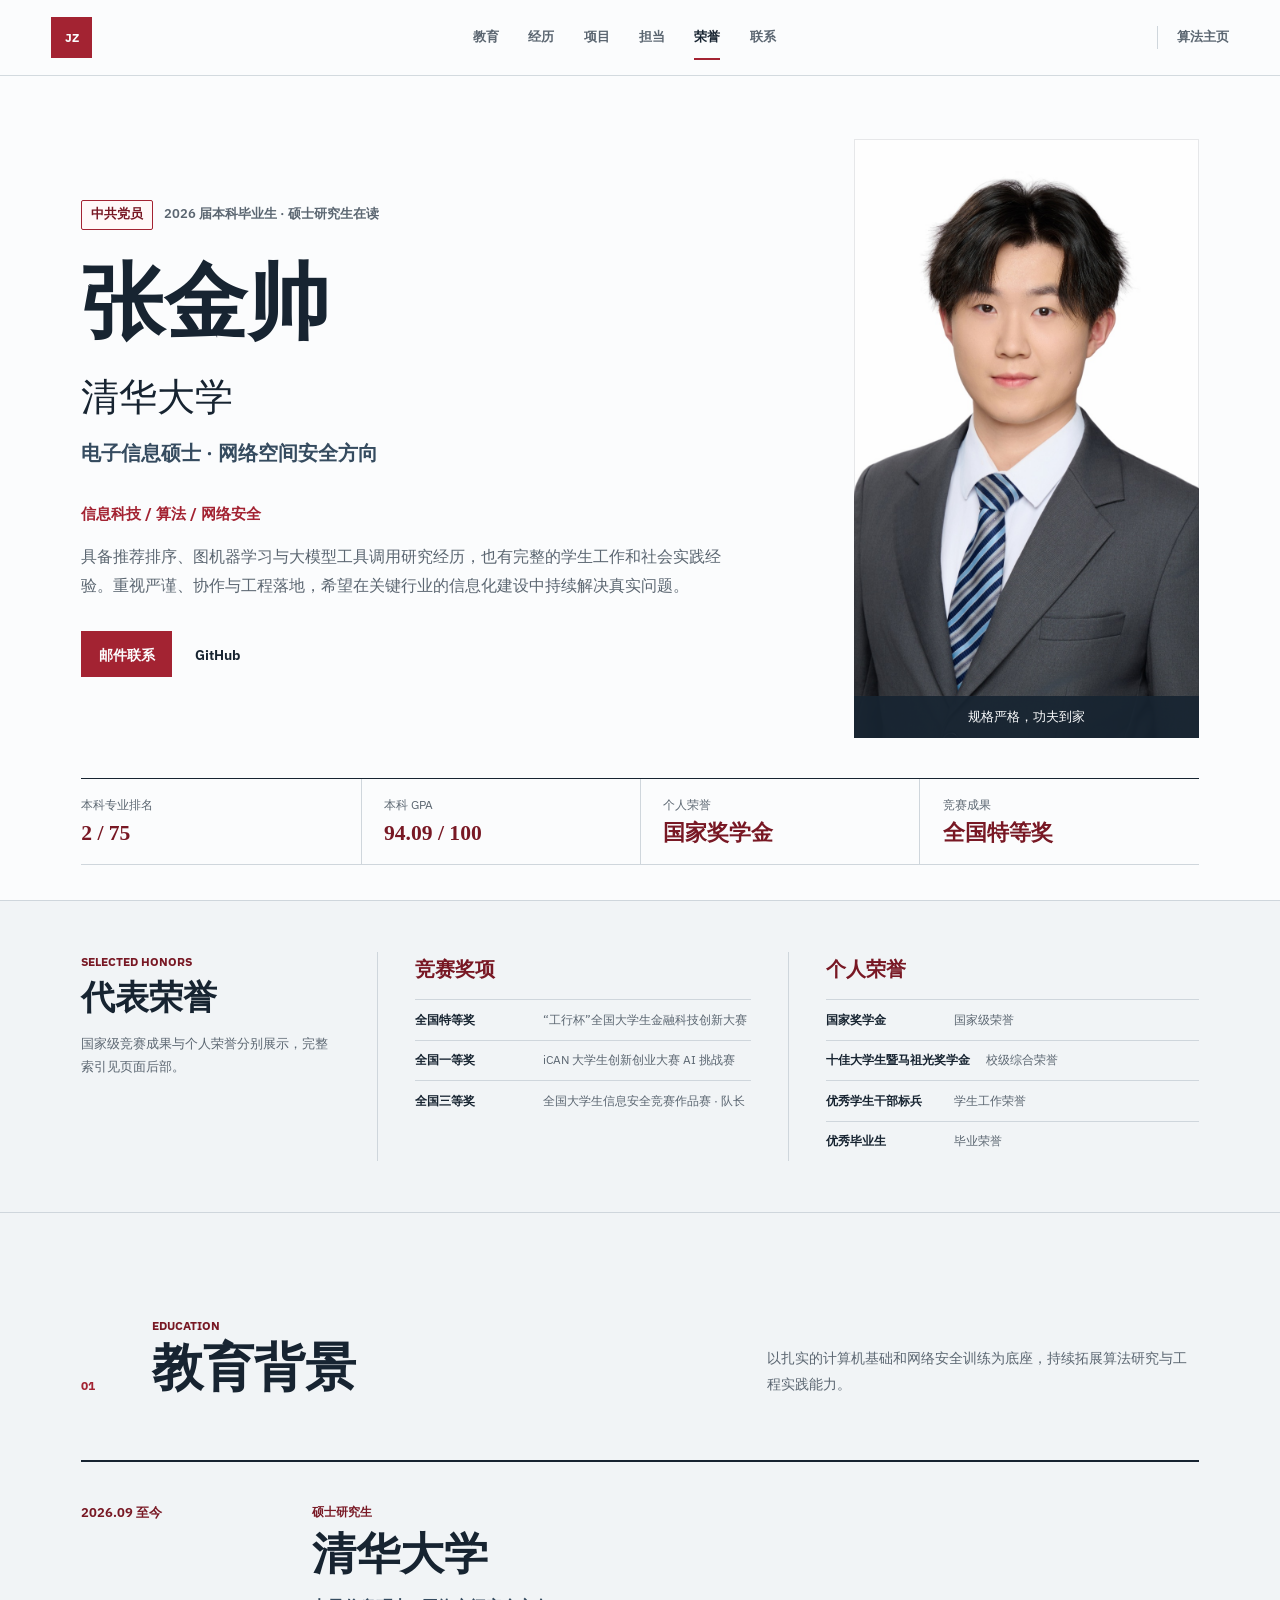
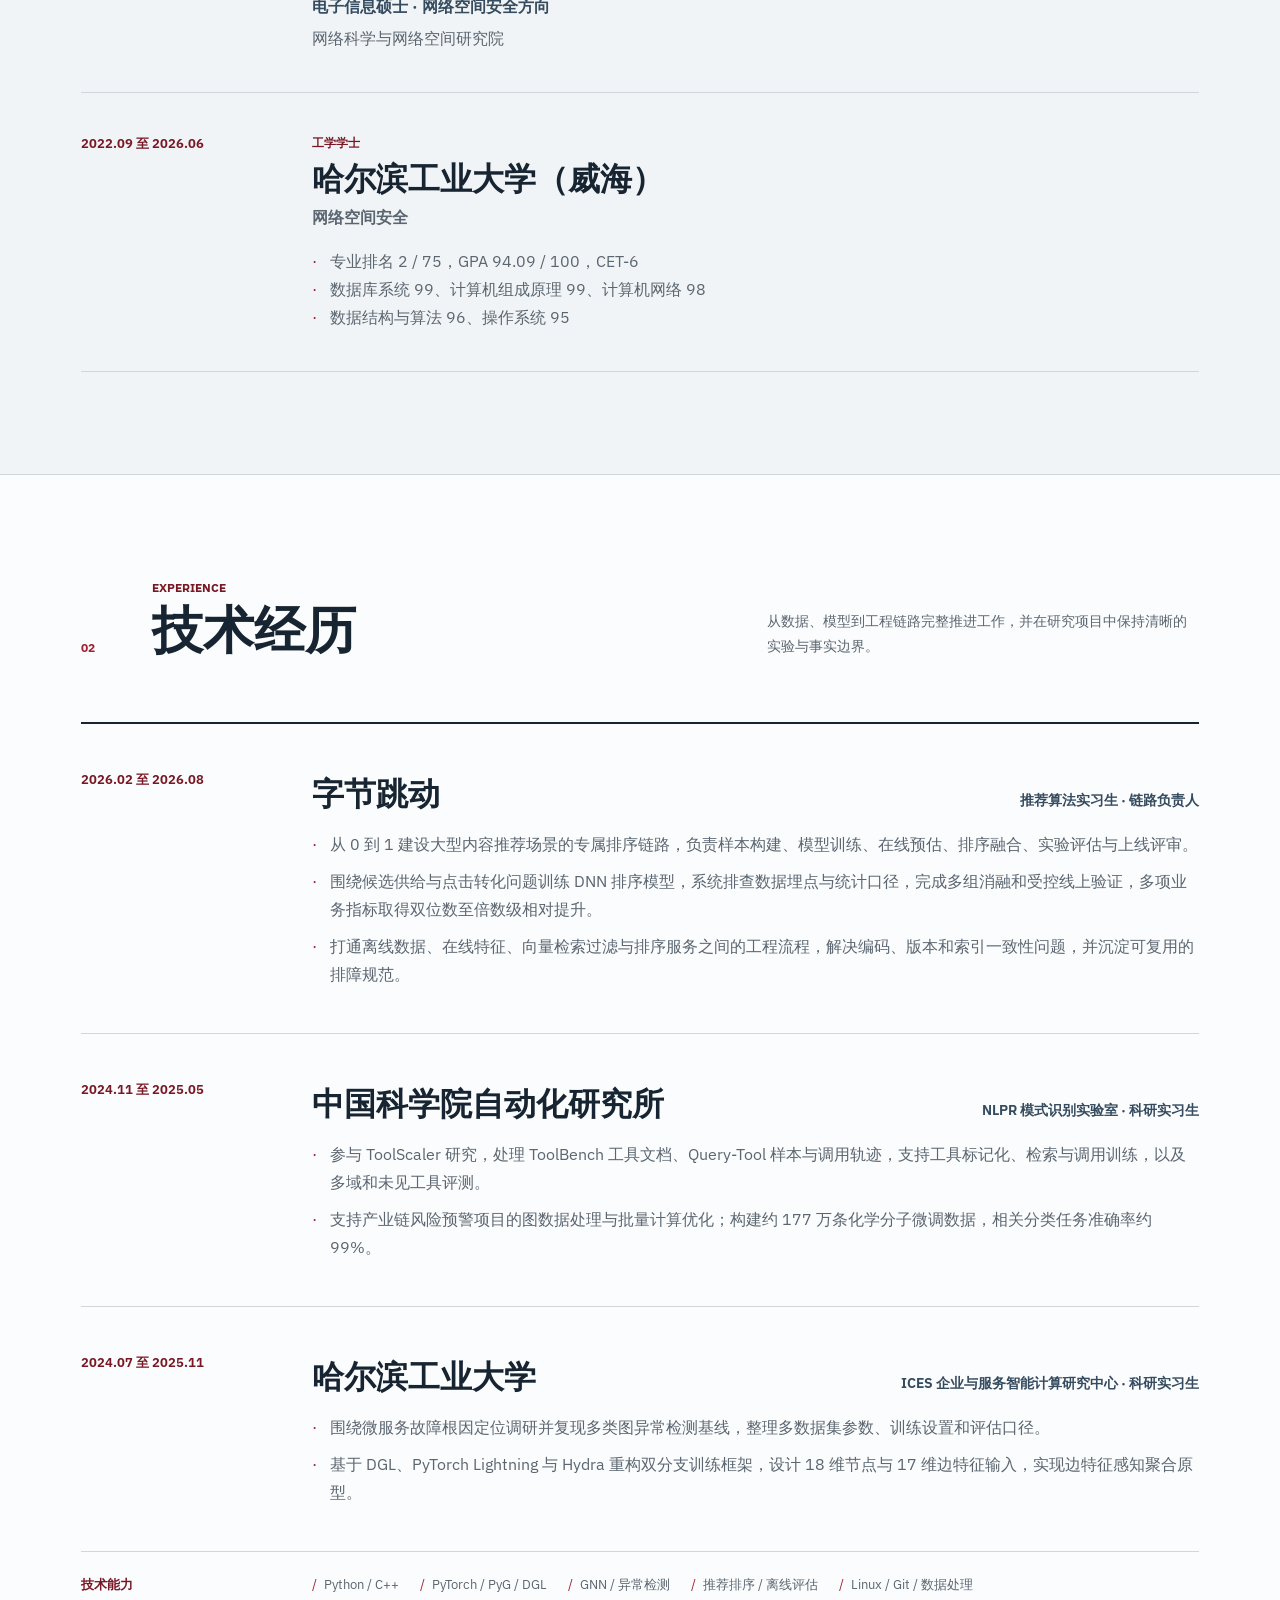
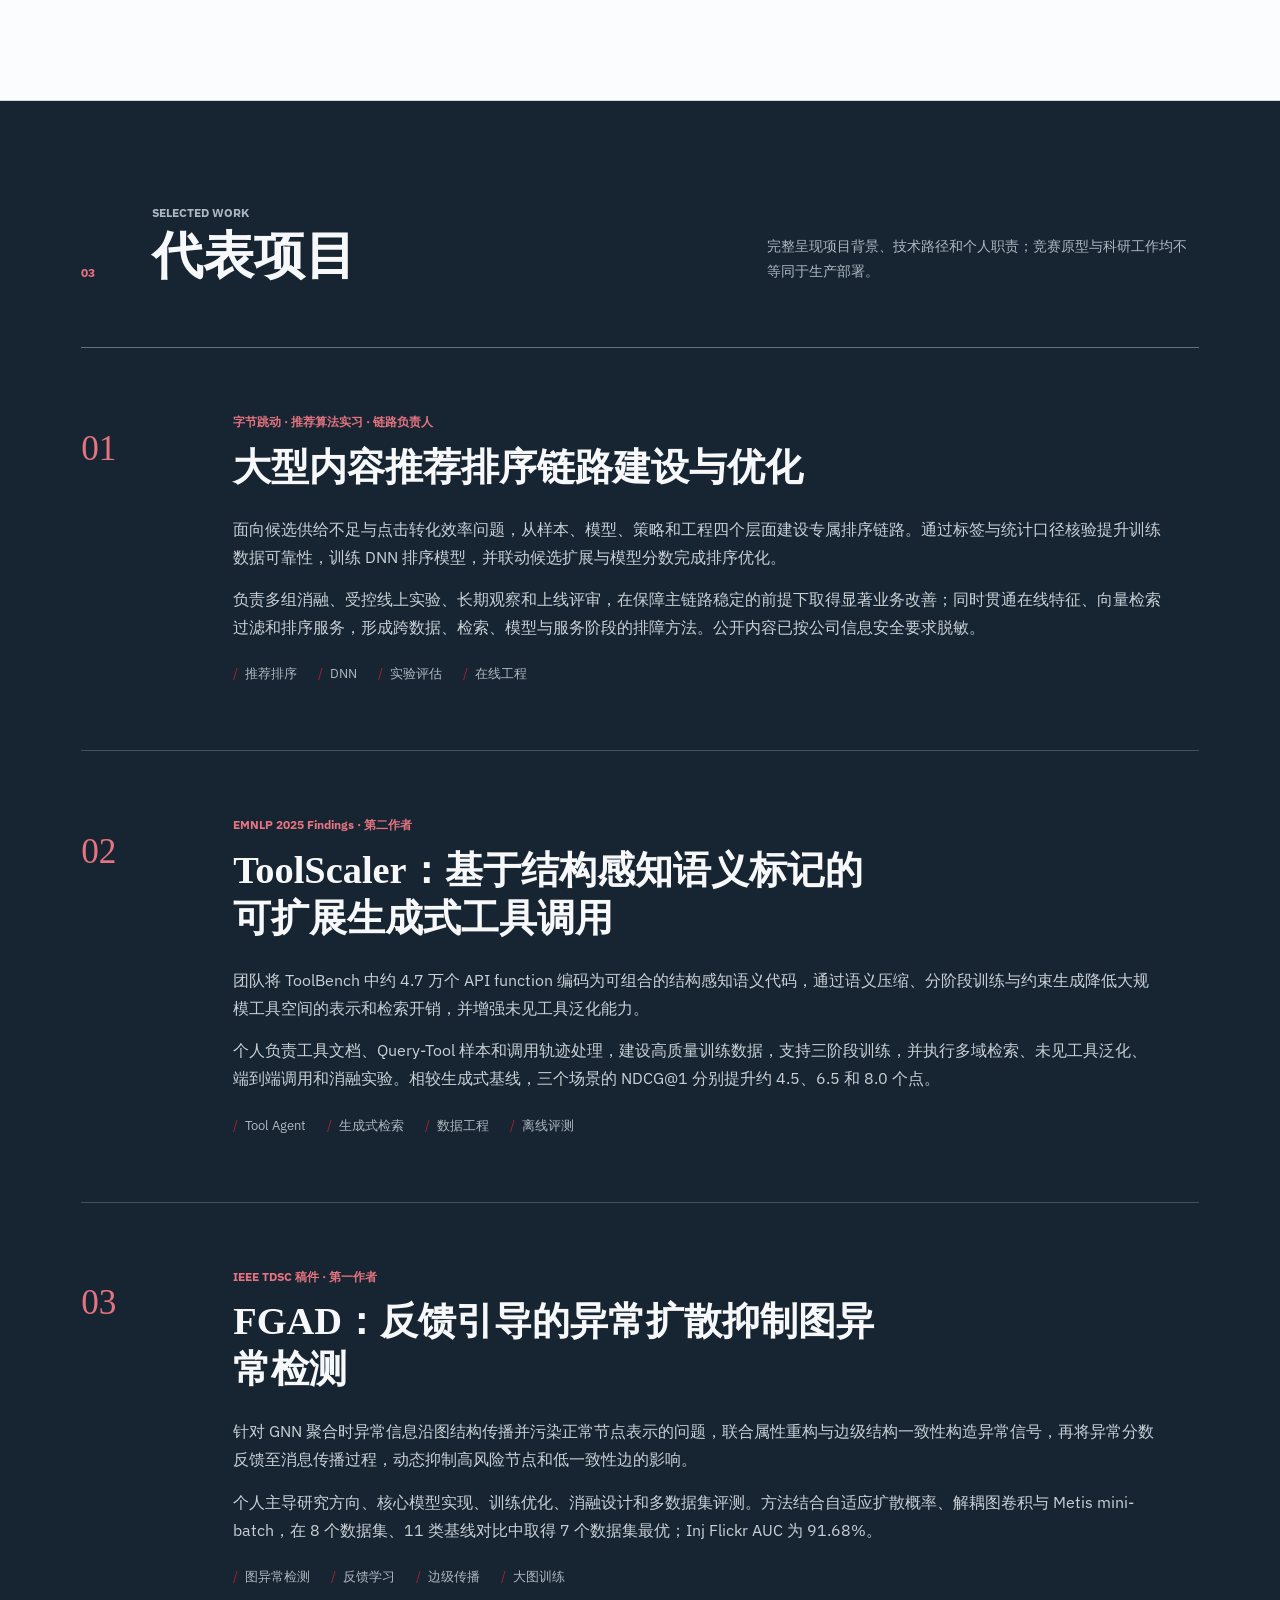
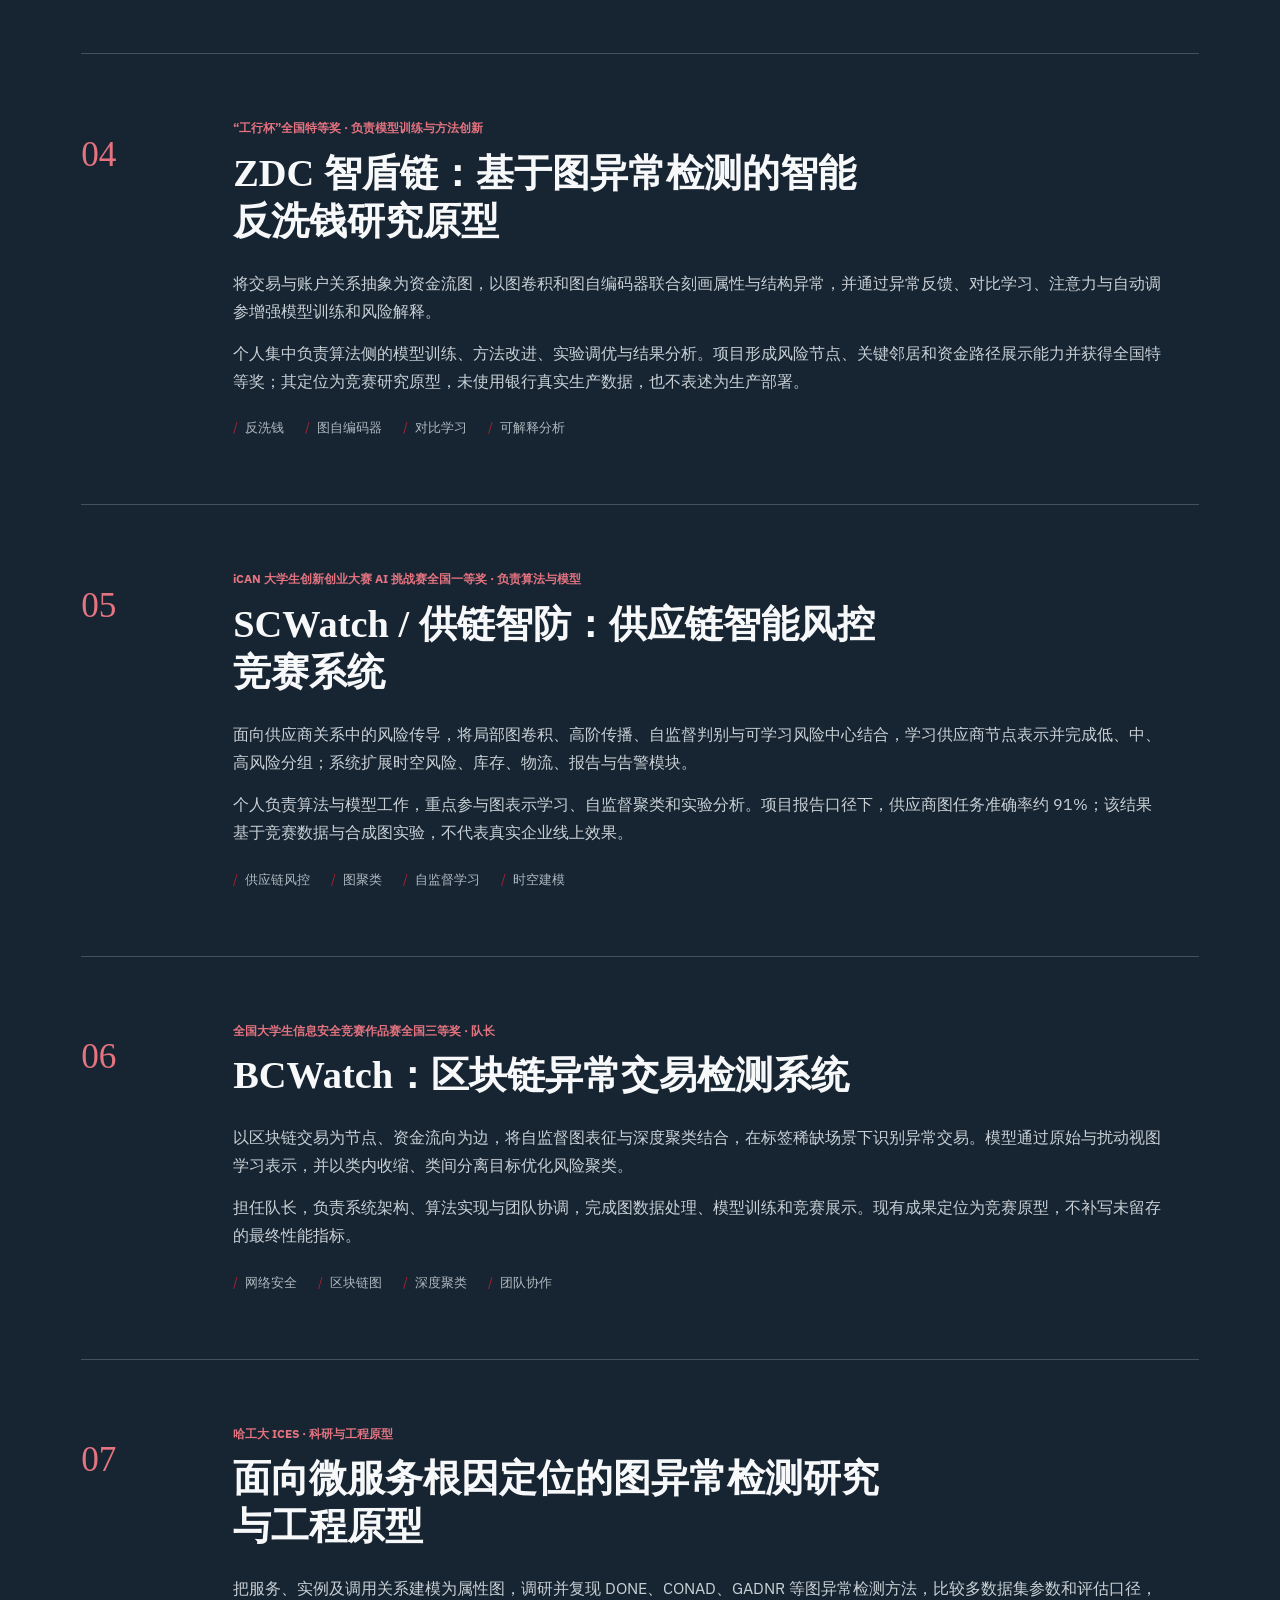
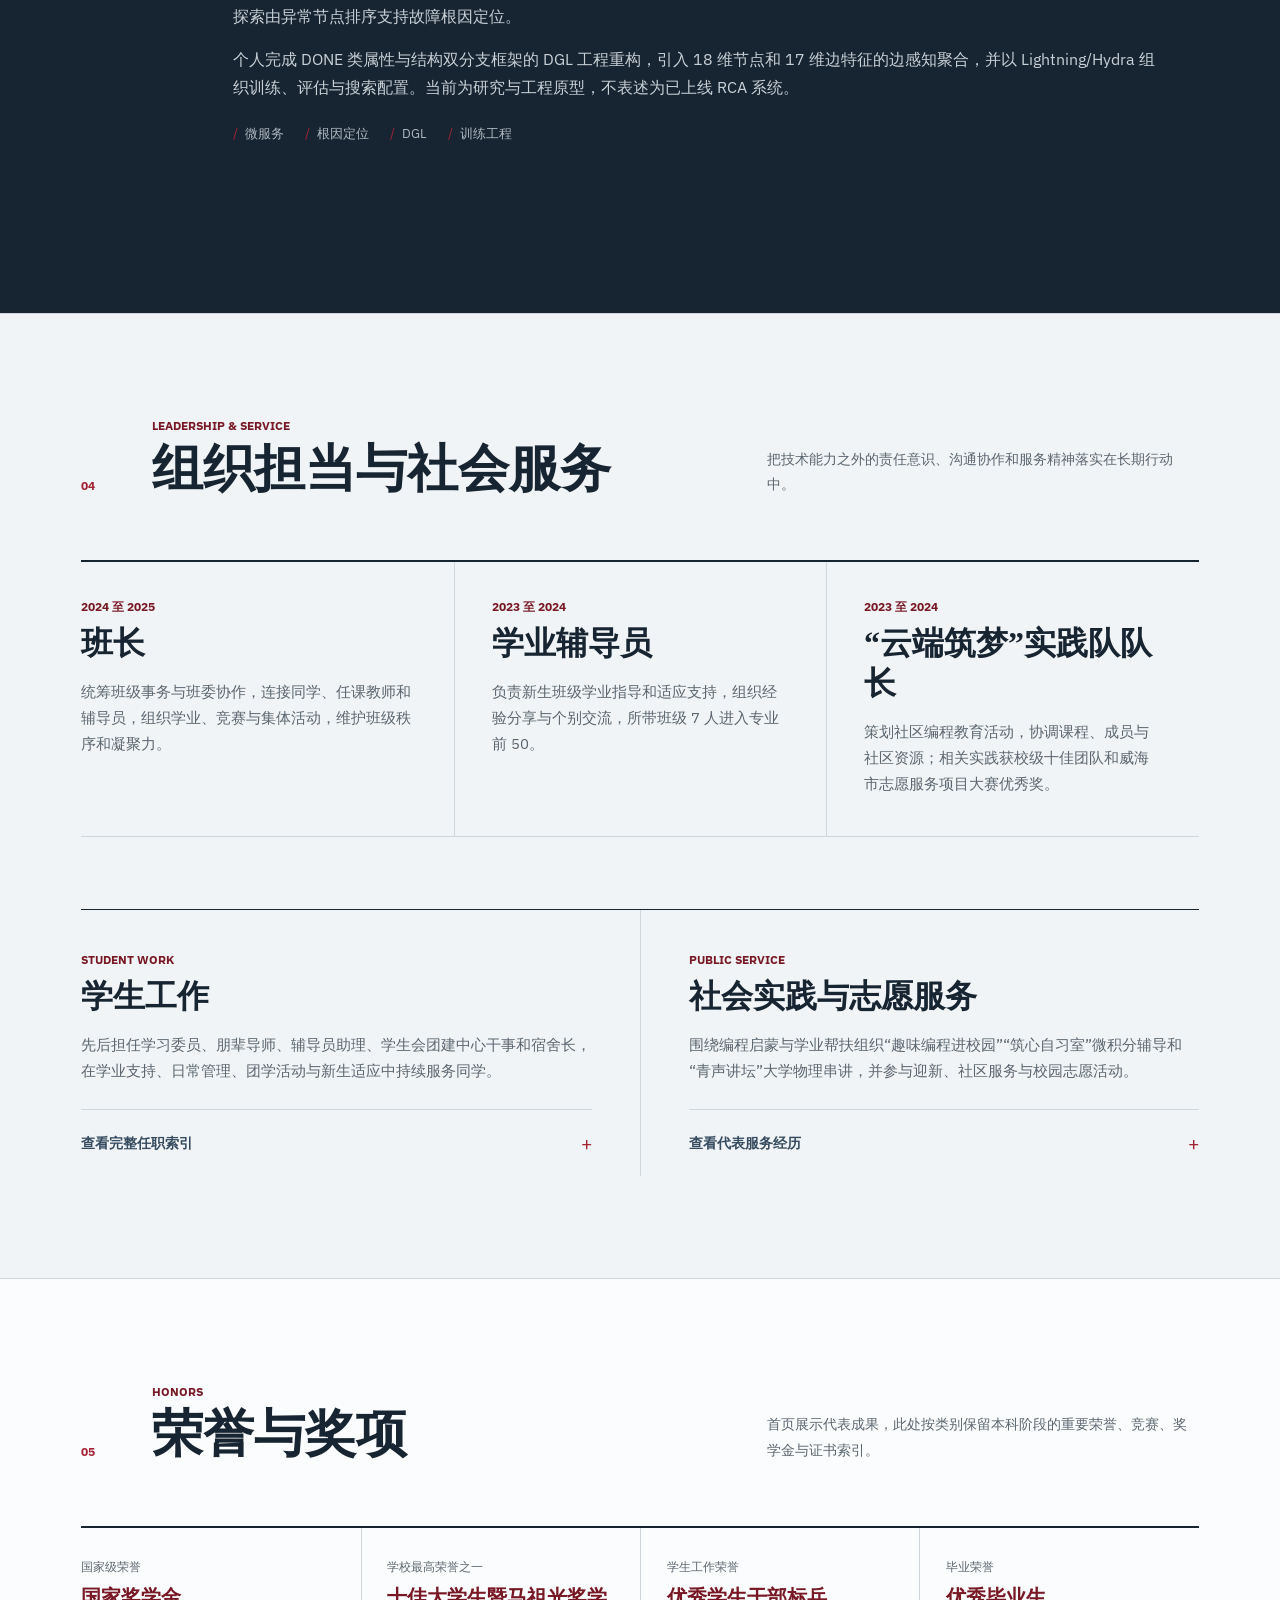
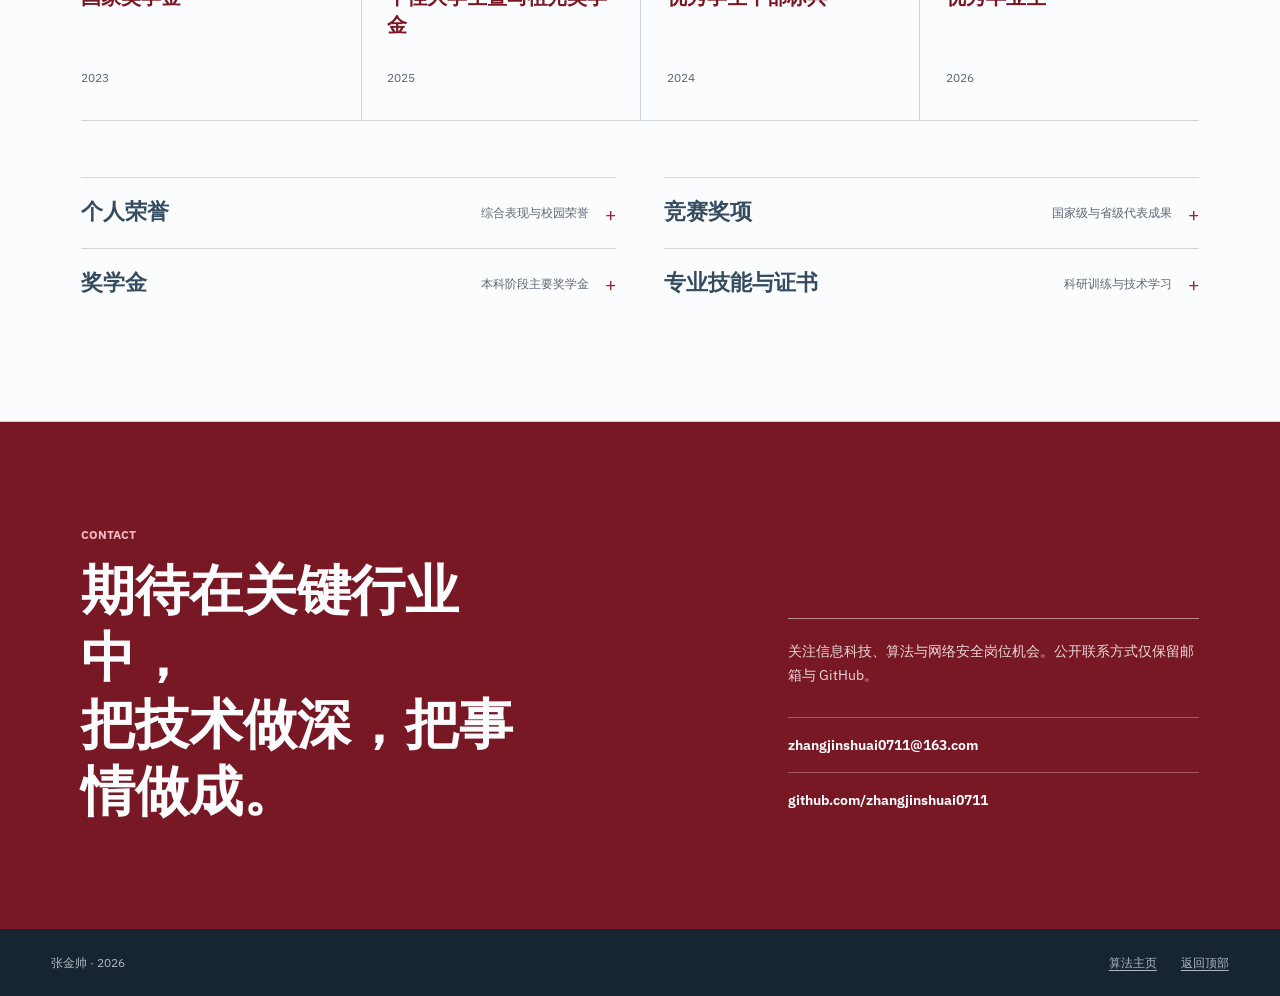
==== soe/index.html @ 295b8b4d "feat: add state-owned enterprise homepage" ====
<!doctype html>
<html lang="zh-CN">
  <head>
    <meta charset="utf-8">
    <meta name="viewport" content="width=device-width, initial-scale=1">
    <title>张金帅｜信息科技、算法与网络安全</title>
    <meta name="description" content="张金帅的国央企岗位个人主页：清华大学电子信息硕士，网络空间安全方向，展示算法工程、科研项目、组织担当与荣誉经历。">
    <meta property="og:title" content="张金帅｜信息科技、算法与网络安全">
    <meta property="og:description" content="面向信息科技、算法与网络安全岗位的中文个人履历。">
    <meta property="og:type" content="profile">
    <meta property="og:url" content="https://zhangjinshuai0711.github.io/soe/">
    <meta property="og:image" content="https://zhangjinshuai0711.github.io/assets/images/jinshuai-zhang.jpg">
    <meta property="og:image:alt" content="张金帅的个人照片">
    <meta property="og:locale" content="zh_CN">
    <link rel="canonical" href="https://zhangjinshuai0711.github.io/soe/">
    <link rel="icon" href="/assets/images/jinshuai-zhang.jpg" type="image/jpeg">
    <link rel="preload" href="/assets/images/jinshuai-zhang.jpg" as="image" type="image/jpeg" fetchpriority="high">
    <link rel="stylesheet" href="/assets/css/soe.css">
  </head>
  <body>
    <a class="skip-link" href="#main">跳至主要内容</a>

    <header class="site-header">
      <a class="wordmark" href="#overview" aria-label="张金帅，返回页面顶部">JZ</a>
      <button class="menu-toggle" type="button" aria-expanded="false" aria-controls="primary-nav" data-open-label="打开导航" data-close-label="关闭导航">
        <span aria-hidden="true"></span><span aria-hidden="true"></span>
        <span class="sr-only">打开导航</span>
      </button>
      <nav id="primary-nav" aria-label="主要导航">
        <a href="#education">教育</a>
        <a href="#experience">经历</a>
        <a href="#projects">项目</a>
        <a href="#service">担当</a>
        <a href="#honors">荣誉</a>
        <a href="#contact">联系</a>
      </nav>
      <a class="edition-link" href="/zh/">算法主页</a>
    </header>

    <main id="main">
      <section class="hero" id="overview">
        <div class="hero-copy" data-reveal>
          <p class="hero-kicker"><span>中共党员</span> 2026 届本科毕业生 · 硕士研究生在读</p>
          <h1>张金帅</h1>
          <p class="hero-school">清华大学<br><strong>电子信息硕士 · 网络空间安全方向</strong></p>
          <p class="hero-role">信息科技 / 算法 / 网络安全</p>
          <p class="hero-summary">具备推荐排序、图机器学习与大模型工具调用研究经历，也有完整的学生工作和社会实践经验。重视严谨、协作与工程落地，希望在关键行业的信息化建设中持续解决真实问题。</p>
          <div class="hero-actions">
            <a class="primary-action" href="mailto:zhangjinshuai0711@163.com">邮件联系</a>
            <a href="https://github.com/zhangjinshuai0711" rel="me">GitHub</a>
          </div>
        </div>

        <figure class="hero-portrait" data-reveal>
          <img src="/assets/images/jinshuai-zhang.jpg" width="1000" height="1500" alt="张金帅的半身照" decoding="async" fetchpriority="high">
          <figcaption>规格严格，功夫到家</figcaption>
        </figure>

        <dl class="credential-row" aria-label="核心资历" data-reveal>
          <div><dt>本科专业排名</dt><dd>2 / 75</dd></div>
          <div><dt>本科 GPA</dt><dd>94.09 / 100</dd></div>
          <div><dt>个人荣誉</dt><dd>国家奖学金</dd></div>
          <div><dt>竞赛成果</dt><dd>全国特等奖</dd></div>
        </dl>
      </section>

      <section class="front-honors" aria-labelledby="front-honors-title">
        <div class="front-honors-heading" data-reveal>
          <p class="section-label">Selected Honors</p>
          <h2 id="front-honors-title">代表荣誉</h2>
          <p>国家级竞赛成果与个人荣誉分别展示，完整索引见页面后部。</p>
        </div>
        <section class="front-honor-group front-competition" data-reveal>
          <h3>竞赛奖项</h3>
          <ol>
            <li><strong>全国特等奖</strong><span>“工行杯”全国大学生金融科技创新大赛</span></li>
            <li><strong>全国一等奖</strong><span>iCAN 大学生创新创业大赛 AI 挑战赛</span></li>
            <li><strong>全国三等奖</strong><span>全国大学生信息安全竞赛作品赛 · 队长</span></li>
          </ol>
        </section>
        <section class="front-honor-group front-personal" data-reveal>
          <h3>个人荣誉</h3>
          <ol>
            <li><strong>国家奖学金</strong><span>国家级荣誉</span></li>
            <li><strong>十佳大学生暨马祖光奖学金</strong><span>校级综合荣誉</span></li>
            <li><strong>优秀学生干部标兵</strong><span>学生工作荣誉</span></li>
            <li><strong>优秀毕业生</strong><span>毕业荣誉</span></li>
          </ol>
        </section>
      </section>

      <section class="section education" id="education">
        <header class="section-heading" data-reveal>
          <p class="section-number">01</p>
          <div><p class="section-label">Education</p><h2>教育背景</h2></div>
          <p>以扎实的计算机基础和网络安全训练为底座，持续拓展算法研究与工程实践能力。</p>
        </header>

        <div class="education-list">
          <article class="education-primary" data-reveal>
            <div class="education-time">2026.09 至今</div>
            <div>
              <p class="institution-type">硕士研究生</p>
              <h3>清华大学</h3>
              <p class="degree">电子信息硕士 · 网络空间安全方向</p>
              <p>网络科学与网络空间研究院</p>
            </div>
          </article>
          <article data-reveal>
            <div class="education-time">2022.09 至 2026.06</div>
            <div>
              <p class="institution-type">工学学士</p>
              <h3>哈尔滨工业大学（威海）</h3>
              <p class="degree">网络空间安全</p>
              <ul class="fact-list">
                <li>专业排名 2 / 75，GPA 94.09 / 100，CET-6</li>
                <li>数据库系统 99、计算机组成原理 99、计算机网络 98</li>
                <li>数据结构与算法 96、操作系统 95</li>
              </ul>
            </div>
          </article>
        </div>
      </section>

      <section class="section experience" id="experience">
        <header class="section-heading" data-reveal>
          <p class="section-number">02</p>
          <div><p class="section-label">Experience</p><h2>技术经历</h2></div>
          <p>从数据、模型到工程链路完整推进工作，并在研究项目中保持清晰的实验与事实边界。</p>
        </header>

        <ol class="experience-list">
          <li data-reveal>
            <div class="experience-date">2026.02 至 2026.08</div>
            <div class="experience-main">
              <div class="experience-title"><h3>字节跳动</h3><p>推荐算法实习生 · 链路负责人</p></div>
              <ul>
                <li>从 0 到 1 建设大型内容推荐场景的专属排序链路，负责样本构建、模型训练、在线预估、排序融合、实验评估与上线评审。</li>
                <li>围绕候选供给与点击转化问题训练 DNN 排序模型，系统排查数据埋点与统计口径，完成多组消融和受控线上验证，多项业务指标取得双位数至倍数级相对提升。</li>
                <li>打通离线数据、在线特征、向量检索过滤与排序服务之间的工程流程，解决编码、版本和索引一致性问题，并沉淀可复用的排障规范。</li>
              </ul>
            </div>
          </li>
          <li data-reveal>
            <div class="experience-date">2024.11 至 2025.05</div>
            <div class="experience-main">
              <div class="experience-title"><h3>中国科学院自动化研究所</h3><p>NLPR 模式识别实验室 · 科研实习生</p></div>
              <ul>
                <li>参与 ToolScaler 研究，处理 ToolBench 工具文档、Query-Tool 样本与调用轨迹，支持工具标记化、检索与调用训练，以及多域和未见工具评测。</li>
                <li>支持产业链风险预警项目的图数据处理与批量计算优化；构建约 177 万条化学分子微调数据，相关分类任务准确率约 99%。</li>
              </ul>
            </div>
          </li>
          <li data-reveal>
            <div class="experience-date">2024.07 至 2025.11</div>
            <div class="experience-main">
              <div class="experience-title"><h3>哈尔滨工业大学</h3><p>ICES 企业与服务智能计算研究中心 · 科研实习生</p></div>
              <ul>
                <li>围绕微服务故障根因定位调研并复现多类图异常检测基线，整理多数据集参数、训练设置和评估口径。</li>
                <li>基于 DGL、PyTorch Lightning 与 Hydra 重构双分支训练框架，设计 18 维节点与 17 维边特征输入，实现边特征感知聚合原型。</li>
              </ul>
            </div>
          </li>
        </ol>

        <div class="capability-line" data-reveal>
          <p>技术能力</p>
          <ul>
            <li>Python / C++</li><li>PyTorch / PyG / DGL</li><li>GNN / 异常检测</li><li>推荐排序 / 离线评估</li><li>Linux / Git / 数据处理</li>
          </ul>
        </div>
      </section>

      <section class="section projects" id="projects">
        <header class="section-heading" data-reveal>
          <p class="section-number">03</p>
          <div><p class="section-label">Selected Work</p><h2>代表项目</h2></div>
          <p>完整呈现项目背景、技术路径和个人职责；竞赛原型与科研工作均不等同于生产部署。</p>
        </header>

        <div class="project-list">
          <article class="project project-featured" data-reveal>
            <div class="project-index">01</div>
            <div class="project-content">
              <p class="project-meta">字节跳动 · 推荐算法实习 · 链路负责人</p>
              <h3>大型内容推荐排序链路建设与优化</h3>
              <p>面向候选供给不足与点击转化效率问题，从样本、模型、策略和工程四个层面建设专属排序链路。通过标签与统计口径核验提升训练数据可靠性，训练 DNN 排序模型，并联动候选扩展与模型分数完成排序优化。</p>
              <p>负责多组消融、受控线上实验、长期观察和上线评审，在保障主链路稳定的前提下取得显著业务改善；同时贯通在线特征、向量检索过滤和排序服务，形成跨数据、检索、模型与服务阶段的排障方法。公开内容已按公司信息安全要求脱敏。</p>
              <ul class="project-tags"><li>推荐排序</li><li>DNN</li><li>实验评估</li><li>在线工程</li></ul>
            </div>
          </article>

          <article class="project" data-reveal>
            <div class="project-index">02</div>
            <div class="project-content">
              <p class="project-meta">EMNLP 2025 Findings · 第二作者</p>
              <h3>ToolScaler：基于结构感知语义标记的可扩展生成式工具调用</h3>
              <p>团队将 ToolBench 中约 4.7 万个 API function 编码为可组合的结构感知语义代码，通过语义压缩、分阶段训练与约束生成降低大规模工具空间的表示和检索开销，并增强未见工具泛化能力。</p>
              <p>个人负责工具文档、Query-Tool 样本和调用轨迹处理，建设高质量训练数据，支持三阶段训练，并执行多域检索、未见工具泛化、端到端调用和消融实验。相较生成式基线，三个场景的 NDCG@1 分别提升约 4.5、6.5 和 8.0 个点。</p>
              <ul class="project-tags"><li>Tool Agent</li><li>生成式检索</li><li>数据工程</li><li>离线评测</li></ul>
            </div>
          </article>

          <article class="project" data-reveal>
            <div class="project-index">03</div>
            <div class="project-content">
              <p class="project-meta">IEEE TDSC 稿件 · 第一作者</p>
              <h3>FGAD：反馈引导的异常扩散抑制图异常检测</h3>
              <p>针对 GNN 聚合时异常信息沿图结构传播并污染正常节点表示的问题，联合属性重构与边级结构一致性构造异常信号，再将异常分数反馈至消息传播过程，动态抑制高风险节点和低一致性边的影响。</p>
              <p>个人主导研究方向、核心模型实现、训练优化、消融设计和多数据集评测。方法结合自适应扩散概率、解耦图卷积与 Metis mini-batch，在 8 个数据集、11 类基线对比中取得 7 个数据集最优；Inj Flickr AUC 为 91.68%。</p>
              <ul class="project-tags"><li>图异常检测</li><li>反馈学习</li><li>边级传播</li><li>大图训练</li></ul>
            </div>
          </article>

          <article class="project" data-reveal>
            <div class="project-index">04</div>
            <div class="project-content">
              <p class="project-meta">“工行杯”全国特等奖 · 负责模型训练与方法创新</p>
              <h3>ZDC 智盾链：基于图异常检测的智能反洗钱研究原型</h3>
              <p>将交易与账户关系抽象为资金流图，以图卷积和图自编码器联合刻画属性与结构异常，并通过异常反馈、对比学习、注意力与自动调参增强模型训练和风险解释。</p>
              <p>个人集中负责算法侧的模型训练、方法改进、实验调优与结果分析。项目形成风险节点、关键邻居和资金路径展示能力并获得全国特等奖；其定位为竞赛研究原型，未使用银行真实生产数据，也不表述为生产部署。</p>
              <ul class="project-tags"><li>反洗钱</li><li>图自编码器</li><li>对比学习</li><li>可解释分析</li></ul>
            </div>
          </article>

          <article class="project" data-reveal>
            <div class="project-index">05</div>
            <div class="project-content">
              <p class="project-meta">iCAN 大学生创新创业大赛 AI 挑战赛全国一等奖 · 负责算法与模型</p>
              <h3>SCWatch / 供链智防：供应链智能风控竞赛系统</h3>
              <p>面向供应商关系中的风险传导，将局部图卷积、高阶传播、自监督判别与可学习风险中心结合，学习供应商节点表示并完成低、中、高风险分组；系统扩展时空风险、库存、物流、报告与告警模块。</p>
              <p>个人负责算法与模型工作，重点参与图表示学习、自监督聚类和实验分析。项目报告口径下，供应商图任务准确率约 91%；该结果基于竞赛数据与合成图实验，不代表真实企业线上效果。</p>
              <ul class="project-tags"><li>供应链风控</li><li>图聚类</li><li>自监督学习</li><li>时空建模</li></ul>
            </div>
          </article>

          <article class="project" data-reveal>
            <div class="project-index">06</div>
            <div class="project-content">
              <p class="project-meta">全国大学生信息安全竞赛作品赛全国三等奖 · 队长</p>
              <h3>BCWatch：区块链异常交易检测系统</h3>
              <p>以区块链交易为节点、资金流向为边，将自监督图表征与深度聚类结合，在标签稀缺场景下识别异常交易。模型通过原始与扰动视图学习表示，并以类内收缩、类间分离目标优化风险聚类。</p>
              <p>担任队长，负责系统架构、算法实现与团队协调，完成图数据处理、模型训练和竞赛展示。现有成果定位为竞赛原型，不补写未留存的最终性能指标。</p>
              <ul class="project-tags"><li>网络安全</li><li>区块链图</li><li>深度聚类</li><li>团队协作</li></ul>
            </div>
          </article>

          <article class="project" data-reveal>
            <div class="project-index">07</div>
            <div class="project-content">
              <p class="project-meta">哈工大 ICES · 科研与工程原型</p>
              <h3>面向微服务根因定位的图异常检测研究与工程原型</h3>
              <p>把服务、实例及调用关系建模为属性图，调研并复现 DONE、CONAD、GADNR 等图异常检测方法，比较多数据集参数和评估口径，探索由异常节点排序支持故障根因定位。</p>
              <p>个人完成 DONE 类属性与结构双分支框架的 DGL 工程重构，引入 18 维节点和 17 维边特征的边感知聚合，并以 Lightning/Hydra 组织训练、评估与搜索配置。当前为研究与工程原型，不表述为已上线 RCA 系统。</p>
              <ul class="project-tags"><li>微服务</li><li>根因定位</li><li>DGL</li><li>训练工程</li></ul>
            </div>
          </article>
        </div>
      </section>

      <section class="section service" id="service">
        <header class="section-heading" data-reveal>
          <p class="section-number">04</p>
          <div><p class="section-label">Leadership &amp; Service</p><h2>组织担当与社会服务</h2></div>
          <p>把技术能力之外的责任意识、沟通协作和服务精神落实在长期行动中。</p>
        </header>

        <div class="leadership-grid">
          <article data-reveal><p class="leadership-year">2024 至 2025</p><h3>班长</h3><p>统筹班级事务与班委协作，连接同学、任课教师和辅导员，组织学业、竞赛与集体活动，维护班级秩序和凝聚力。</p></article>
          <article data-reveal><p class="leadership-year">2023 至 2024</p><h3>学业辅导员</h3><p>负责新生班级学业指导和适应支持，组织经验分享与个别交流，所带班级 7 人进入专业前 50。</p></article>
          <article data-reveal><p class="leadership-year">2023 至 2024</p><h3>“云端筑梦”实践队队长</h3><p>策划社区编程教育活动，协调课程、成员与社区资源；相关实践获校级十佳团队和威海市志愿服务项目大赛优秀奖。</p></article>
        </div>

        <div class="service-columns">
          <article data-reveal>
            <p class="section-label">Student Work</p>
            <h3>学生工作</h3>
            <p>先后担任学习委员、朋辈导师、辅导员助理、学生会团建中心干事和宿舍长，在学业支持、日常管理、团学活动与新生适应中持续服务同学。</p>
            <details>
              <summary>查看完整任职索引</summary>
              <ul class="index-list">
                <li><span>班长</span><time>2024 至 2025</time></li>
                <li><span>“云端筑梦”实践队队长</span><time>2023 至 2024</time></li>
                <li><span>学习委员</span><time>2023 至 2024</time></li>
                <li><span>学业辅导员</span><time>2023 至 2024</time></li>
                <li><span>计算机学院朋辈导师</span><time>2022 至 2023</time></li>
                <li><span>一站式朋辈导师</span><time>本科阶段</time></li>
                <li><span>辅导员助理</span><time>2022 至 2023</time></li>
                <li><span>学生会团建中心干事</span><time>2022 至 2023</time></li>
                <li><span>宿舍长</span><time>2022 至 2025</time></li>
              </ul>
            </details>
          </article>
          <article data-reveal>
            <p class="section-label">Public Service</p>
            <h3>社会实践与志愿服务</h3>
            <p>围绕编程启蒙与学业帮扶组织“趣味编程进校园”“筑心自习室”微积分辅导和“青声讲坛”大学物理串讲，并参与迎新、社区服务与校园志愿活动。</p>
            <details>
              <summary>查看代表服务经历</summary>
              <ul class="plain-list">
                <li>带队走进社区和校园开展趣味编程课程，推动数字素养普及。</li>
                <li>面向低年级学生开展微积分、大学物理等课程辅导和经验分享。</li>
                <li>参与新生报到、入学适应、日常答疑和重点同学帮扶。</li>
                <li>团队获校级社会实践十佳团队，个人获社会实践十佳个人。</li>
              </ul>
            </details>
          </article>
        </div>
      </section>

      <section class="section honors" id="honors">
        <header class="section-heading" data-reveal>
          <p class="section-number">05</p>
          <div><p class="section-label">Honors</p><h2>荣誉与奖项</h2></div>
          <p>首页展示代表成果，此处按类别保留本科阶段的重要荣誉、竞赛、奖学金与证书索引。</p>
        </header>

        <div class="honor-featured" data-reveal>
          <div><p>国家级荣誉</p><strong>国家奖学金</strong><time>2023</time></div>
          <div><p>学校最高荣誉之一</p><strong>十佳大学生暨马祖光奖学金</strong><time>2025</time></div>
          <div><p>学生工作荣誉</p><strong>优秀学生干部标兵</strong><time>2024</time></div>
          <div><p>毕业荣誉</p><strong>优秀毕业生</strong><time>2026</time></div>
        </div>

        <div class="honor-index">
          <details data-reveal>
            <summary><span>个人荣誉</span><small>综合表现与校园荣誉</small></summary>
            <ul class="index-list">
              <li><span>第 23 届十佳大学生暨马祖光奖学金</span><time>2025</time></li>
              <li><span>优秀毕业生</span><time>2026</time></li>
              <li><span>优秀团员标兵</span><time>2025</time></li>
              <li><span>优秀学生干部标兵</span><time>2024</time></li>
              <li><span>十佳学习之星（卓越类）</span><time>2024</time></li>
              <li><span>社会实践十佳个人</span><time>2024</time></li>
              <li><span>优秀团员</span><time>2023、2024</time></li>
              <li><span>社会实践优秀个人</span><time>2023、2024</time></li>
              <li><span>优秀学生（修身立德奖）</span><time>2023</time></li>
              <li><span>计算之星：德育之星、优秀学生干部</span><time>2023、2024</time></li>
            </ul>
          </details>

          <details data-reveal>
            <summary><span>竞赛奖项</span><small>国家级与省级代表成果</small></summary>
            <ul class="index-list">
              <li><span>“工行杯”全国大学生金融科技创新大赛 · 全国特等奖</span><time>2025</time></li>
              <li><span>iCAN 大学生创新创业大赛 AI 挑战赛 · 全国一等奖</span><time>2025</time></li>
              <li><span>全国大学生信息安全竞赛作品赛 · 全国三等奖（队长）</span><time>2024</time></li>
              <li><span>全国大学生数学建模竞赛 · 山东省二等奖（队长）</span><time>2024</time></li>
              <li><span>中国大学生计算机设计大赛 · 山东省二等奖</span><time>2024</time></li>
              <li><span>蓝桥杯 C/C++ 程序设计大学 A 组 · 山东赛区二等奖</span><time>2024</time></li>
              <li><span>全国大学生数学建模竞赛 · 山东省三等奖</span><time>2023</time></li>
              <li><span>威海市青年志愿服务项目大赛 · 优秀奖</span><time>2023</time></li>
            </ul>
          </details>

          <details data-reveal>
            <summary><span>奖学金</span><small>本科阶段主要奖学金</small></summary>
            <ul class="index-list">
              <li><span>国家奖学金</span><time>2023</time></li>
              <li><span>十佳大学生暨马祖光奖学金</span><time>2025</time></li>
              <li><span>国家励志奖学金</span><time>2024</time></li>
              <li><span>未来技术太湖奖学金</span><time>2023</time></li>
              <li><span>一等人民奖学金</span><time>2023</time></li>
              <li><span>社会实践奖学金</span><time>2023、2024</time></li>
              <li><span>社会工作优秀奖学金</span><time>2023</time></li>
            </ul>
          </details>

          <details data-reveal>
            <summary><span>专业技能与证书</span><small>科研训练与技术学习</small></summary>
            <ul class="index-list">
              <li><span>CET-6</span><time>本科阶段</time></li>
              <li><span>CSTP 大模型应用开发工程师技能证书</span><time>2024</time></li>
              <li><span>AI 赋能大学计划大模型实战训练营结业证书</span><time>2024</time></li>
              <li><span>Datawhale《动手学图深度学习》结营证书与优秀学习者</span><time>2024</time></li>
              <li><span>南洋理工大学人工智能科研项目结营证书</span><time>2023</time></li>
              <li><span>南洋理工大学 Teoh Teik Toe 博士推荐信</span><time>2023</time></li>
            </ul>
          </details>
        </div>
      </section>

      <section class="section contact" id="contact">
        <div data-reveal>
          <p class="section-label">Contact</p>
          <h2>期待在关键行业中，<br>把技术做深，把事情做成。</h2>
        </div>
        <div class="contact-copy" data-reveal>
          <p>关注信息科技、算法与网络安全岗位机会。公开联系方式仅保留邮箱与 GitHub。</p>
          <a href="mailto:zhangjinshuai0711@163.com">zhangjinshuai0711@163.com</a>
          <a href="https://github.com/zhangjinshuai0711" rel="me">github.com/zhangjinshuai0711</a>
        </div>
      </section>
    </main>

    <footer>
      <p>张金帅 · 2026</p>
      <div><a href="/zh/">算法主页</a><a href="#overview">返回顶部</a></div>
    </footer>
    <script src="/assets/js/main.js" defer></script>
  </body>
</html>
---- assets/css/soe.css ----
@font-face {
  font-family: "IBM Plex Sans";
  src: url("../fonts/ibm-plex-sans-latin.woff2") format("woff2");
  font-weight: 300 700;
  font-display: swap;
}

:root {
  --paper: #fbfcfd;
  --surface: #f1f4f6;
  --surface-strong: #e7ebef;
  --ink: #172431;
  --muted: #5b6671;
  --line: #cfd6dc;
  --red: #a32332;
  --red-dark: #781824;
  --blue-gray: #354b5f;
  --serif: "Songti SC", "STSong", "SimSun", serif;
  --sans: "IBM Plex Sans", "PingFang SC", "Microsoft YaHei", sans-serif;
  --content: 1220px;
  --gutter: clamp(1.25rem, 4vw, 3.75rem);
  color-scheme: light;
}

* {
  box-sizing: border-box;
}

html {
  scroll-behavior: smooth;
  scroll-padding-top: 5.25rem;
}

body {
  margin: 0;
  overflow-x: hidden;
  color: var(--ink);
  background: var(--paper);
  font-family: var(--sans);
  font-size: 1rem;
  line-height: 1.75;
  letter-spacing: 0;
}

img {
  display: block;
  max-width: 100%;
}

a {
  color: inherit;
  text-decoration-thickness: 1px;
  text-underline-offset: 0.28em;
}

a:hover {
  color: var(--red);
}

button,
a,
summary {
  -webkit-tap-highlight-color: transparent;
}

button {
  font: inherit;
}

:focus-visible {
  outline: 3px solid var(--red);
  outline-offset: 4px;
}

.sr-only {
  position: absolute;
  width: 1px;
  height: 1px;
  padding: 0;
  margin: -1px;
  overflow: hidden;
  clip: rect(0, 0, 0, 0);
  white-space: nowrap;
  border: 0;
}

.skip-link {
  position: fixed;
  top: -5rem;
  left: 1rem;
  z-index: 100;
  padding: 0.7rem 1rem;
  color: var(--paper);
  background: var(--ink);
}

.skip-link:focus {
  top: 1rem;
}

.site-header {
  position: sticky;
  top: 0;
  z-index: 50;
  display: grid;
  grid-template-columns: auto 1fr auto;
  align-items: center;
  min-height: 4.75rem;
  padding: 0 var(--gutter);
  border-bottom: 1px solid rgb(207 214 220 / 88%);
  background: rgb(251 252 253 / 96%);
}

.wordmark {
  display: grid;
  width: 2.55rem;
  height: 2.55rem;
  place-items: center;
  color: var(--paper);
  background: var(--red);
  font-size: 0.78rem;
  font-weight: 700;
  text-decoration: none;
}

.site-header nav {
  display: flex;
  justify-content: center;
  gap: clamp(1rem, 2.3vw, 2.2rem);
}

.site-header nav a,
.edition-link {
  position: relative;
  color: var(--muted);
  font-size: 0.82rem;
  font-weight: 600;
  text-decoration: none;
}

.site-header nav a::after {
  position: absolute;
  right: 0;
  bottom: -0.68rem;
  left: 0;
  height: 2px;
  content: "";
  background: var(--red);
  transform: scaleX(0);
  transform-origin: center;
  transition: transform 180ms ease;
}

.site-header nav a:hover,
.site-header nav a[aria-current="location"] {
  color: var(--ink);
}

.site-header nav a:hover::after,
.site-header nav a[aria-current="location"]::after {
  transform: scaleX(1);
}

.edition-link {
  padding-left: 1.2rem;
  border-left: 1px solid var(--line);
}

.menu-toggle {
  display: none;
}

.hero {
  display: grid;
  grid-template-columns: minmax(0, 1.25fr) minmax(19rem, 0.62fr);
  grid-template-rows: 1fr auto;
  gap: 2.5rem clamp(2.5rem, 6vw, 6rem);
  align-items: center;
  width: min(100%, var(--content));
  min-height: calc(100svh - 4.75rem);
  margin: 0 auto;
  padding: clamp(3.5rem, 7vh, 6rem) var(--gutter) 2.2rem;
}

.hero-copy {
  align-self: center;
  max-width: 46rem;
}

.hero-kicker {
  display: flex;
  flex-wrap: wrap;
  gap: 0.7rem;
  align-items: center;
  margin: 0 0 2rem;
  color: var(--muted);
  font-size: 0.82rem;
  font-weight: 600;
}

.hero-kicker span {
  padding: 0.18rem 0.55rem;
  border: 1px solid var(--red);
  border-radius: 2px;
  color: var(--red-dark);
  background: #fff8f8;
}

.hero h1 {
  margin: 0;
  font-family: var(--serif);
  font-size: clamp(3.8rem, 6.5vw, 5.8rem);
  font-weight: 600;
  line-height: 1;
  letter-spacing: 0;
}

.hero-school {
  margin: 1.7rem 0 0;
  font-family: var(--serif);
  font-size: clamp(1.95rem, 3vw, 2.85rem);
  line-height: 1.3;
}

.hero-school strong {
  display: inline-block;
  margin-top: 0.35rem;
  color: var(--blue-gray);
  font-family: var(--sans);
  font-size: clamp(1rem, 1.6vw, 1.25rem);
  font-weight: 600;
}

.hero-role {
  margin: 1.7rem 0 0;
  color: var(--red);
  font-size: 0.95rem;
  font-weight: 700;
}

.hero-summary {
  max-width: 41rem;
  margin: 1rem 0 0;
  color: var(--muted);
  font-size: 1.02rem;
}

.hero-actions {
  display: flex;
  gap: 1.4rem;
  align-items: center;
  margin-top: 2rem;
  font-size: 0.9rem;
  font-weight: 650;
}

.hero-actions a {
  text-decoration: none;
}

.hero-actions .primary-action {
  padding: 0.64rem 1.1rem;
  color: var(--paper);
  background: var(--red);
}

.hero-actions .primary-action:hover {
  color: var(--paper);
  background: var(--red-dark);
}

.hero-portrait {
  position: relative;
  align-self: stretch;
  min-height: 31rem;
  margin: 0;
  overflow: hidden;
  background: var(--surface-strong);
}

.hero-portrait::before {
  position: absolute;
  inset: 0;
  z-index: 1;
  content: "";
  box-shadow: inset 0 0 0 1px rgb(23 36 49 / 10%);
  pointer-events: none;
}

.hero-portrait img {
  width: 100%;
  height: 100%;
  min-height: 31rem;
  object-fit: cover;
  object-position: center 18%;
}

.hero-portrait figcaption {
  position: absolute;
  right: 0;
  bottom: 0;
  left: 0;
  z-index: 2;
  padding: 0.6rem 0.8rem;
  color: var(--paper);
  background: rgb(23 36 49 / 92%);
  font-family: var(--serif);
  font-size: 0.8rem;
  text-align: center;
}

.credential-row {
  grid-column: 1 / -1;
  display: grid;
  grid-template-columns: repeat(4, minmax(0, 1fr));
  margin: 0;
  border-top: 1px solid var(--ink);
  border-bottom: 1px solid var(--line);
}

.credential-row div {
  min-width: 0;
  padding: 1.05rem 1.4rem 1.05rem 0;
}

.credential-row div + div {
  padding-left: 1.4rem;
  border-left: 1px solid var(--line);
}

.credential-row dt {
  color: var(--muted);
  font-size: 0.72rem;
}

.credential-row dd {
  margin: 0.22rem 0 0;
  overflow-wrap: anywhere;
  color: var(--red-dark);
  font-family: var(--serif);
  font-size: 1.35rem;
  font-weight: 600;
  line-height: 1.3;
}

.front-honors {
  display: grid;
  grid-template-columns: minmax(13rem, 0.72fr) repeat(2, minmax(0, 1fr));
  gap: 0;
  padding: 3.2rem max(var(--gutter), calc((100% - var(--content)) / 2 + var(--gutter)));
  border-top: 1px solid var(--line);
  background: var(--surface);
}

.front-honors-heading {
  padding-right: 2.5rem;
}

.front-honors-heading h2 {
  margin: 0.4rem 0 0;
  font-family: var(--serif);
  font-size: 2.1rem;
  font-weight: 600;
  line-height: 1.15;
}

.front-honors-heading > p:last-child {
  margin: 1rem 0 0;
  color: var(--muted);
  font-size: 0.8rem;
}

.front-honor-group {
  min-width: 0;
  padding: 0 2.3rem;
  border-left: 1px solid var(--line);
}

.front-honor-group:last-child {
  padding-right: 0;
}

.front-honor-group h3 {
  margin: 0 0 0.75rem;
  color: var(--red-dark);
  font-family: var(--serif);
  font-size: 1.25rem;
  font-weight: 600;
}

.front-honor-group ol {
  padding: 0;
  margin: 0;
  list-style: none;
}

.front-honor-group li {
  display: grid;
  grid-template-columns: minmax(7rem, auto) minmax(0, 1fr);
  gap: 1rem;
  align-items: baseline;
  padding: 0.55rem 0;
  border-top: 1px solid var(--line);
  font-size: 0.78rem;
}

.front-honor-group strong {
  color: var(--ink);
  font-weight: 650;
}

.front-honor-group span {
  color: var(--muted);
}

.section {
  padding: clamp(5rem, 8vw, 8rem) max(var(--gutter), calc((100% - var(--content)) / 2 + var(--gutter)));
  border-top: 1px solid var(--line);
}

.section-heading {
  display: grid;
  grid-template-columns: 3rem minmax(18rem, 1fr) minmax(18rem, 27rem);
  gap: 1.4rem;
  align-items: end;
  margin-bottom: clamp(3rem, 5vw, 5rem);
}

.section-number,
.section-label,
.institution-type,
.project-meta,
.leadership-year {
  margin: 0;
  font-size: 0.72rem;
  font-weight: 700;
}

.section-number {
  color: var(--red);
}

.section-label,
.institution-type {
  color: var(--red-dark);
  text-transform: uppercase;
}

.section-heading h2 {
  margin: 0.3rem 0 0;
  font-family: var(--serif);
  font-size: clamp(2.5rem, 4vw, 3.75rem);
  font-weight: 600;
  line-height: 1.08;
}

.section-heading > p:last-child {
  margin: 0;
  color: var(--muted);
  font-size: 0.9rem;
}

.education {
  background: var(--surface);
}

.education-list {
  border-top: 2px solid var(--ink);
}

.education-list article {
  display: grid;
  grid-template-columns: 12rem minmax(0, 1fr);
  gap: 2.4rem;
  padding: 2.5rem 0;
  border-bottom: 1px solid var(--line);
}

.education-time,
.experience-date {
  color: var(--red-dark);
  font-size: 0.8rem;
  font-weight: 650;
}

.education-list h3,
.experience-title h3,
.leadership-grid h3,
.service-columns h3 {
  margin: 0.35rem 0 0;
  font-family: var(--serif);
  font-size: clamp(1.65rem, 2.5vw, 2.25rem);
  font-weight: 600;
  line-height: 1.25;
}

.education-primary h3 {
  font-size: clamp(2.1rem, 3.4vw, 3rem);
}

.degree {
  margin: 0.65rem 0 0;
  color: var(--blue-gray);
  font-weight: 650;
}

.education-list article > div:last-child > p:last-of-type {
  margin: 0.25rem 0 0;
  color: var(--muted);
}

.fact-list,
.experience-main ul,
.plain-list {
  padding: 0;
  margin: 1rem 0 0;
  list-style: none;
}

.fact-list li,
.experience-main > ul li,
.plain-list li {
  position: relative;
  padding-left: 1.15rem;
  color: var(--muted);
}

.fact-list li::before,
.experience-main > ul li::before,
.plain-list li::before {
  position: absolute;
  top: 0;
  left: 0;
  color: var(--red);
  content: "·";
}

.experience-list {
  padding: 0;
  margin: 0;
  list-style: none;
  border-top: 2px solid var(--ink);
}

.experience-list > li {
  display: grid;
  grid-template-columns: 12rem minmax(0, 1fr);
  gap: 2.4rem;
  padding: 2.8rem 0;
  border-bottom: 1px solid var(--line);
}

.experience-title {
  display: grid;
  grid-template-columns: minmax(0, 1fr) minmax(15rem, 0.75fr);
  gap: 1.5rem;
  align-items: baseline;
}

.experience-title p {
  margin: 0;
  color: var(--blue-gray);
  font-size: 0.88rem;
  font-weight: 650;
  text-align: right;
}

.experience-main > ul {
  max-width: 58rem;
}

.experience-main > ul li + li,
.plain-list li + li {
  margin-top: 0.55rem;
}

.capability-line {
  display: grid;
  grid-template-columns: 12rem minmax(0, 1fr);
  gap: 2.4rem;
  padding-top: 1.4rem;
}

.capability-line > p {
  margin: 0;
  color: var(--red-dark);
  font-size: 0.8rem;
  font-weight: 700;
}

.capability-line ul,
.project-tags {
  display: flex;
  flex-wrap: wrap;
  gap: 0.5rem 1.3rem;
  padding: 0;
  margin: 0;
  list-style: none;
}

.capability-line li,
.project-tags li {
  color: var(--muted);
  font-size: 0.82rem;
}

.capability-line li::before,
.project-tags li::before {
  margin-right: 0.45rem;
  color: var(--red);
  content: "/";
}

.projects {
  color: #f7f8f9;
  background: var(--ink);
}

.projects .section-heading > p:last-child,
.projects .section-label {
  color: #adb8c1;
}

.projects .section-number,
.projects .project-index,
.projects .project-meta {
  color: #e57480;
}

.project-list {
  border-top: 1px solid #66727c;
}

.project {
  display: grid;
  grid-template-columns: 7rem minmax(0, 1fr);
  gap: 2.5rem;
  padding: clamp(3.2rem, 5vw, 5rem) 0;
  border-bottom: 1px solid #44515c;
}

.project:last-child {
  border-bottom: 0;
}

.project-index {
  padding-top: 0.35rem;
  font-family: var(--serif);
  font-size: 2.2rem;
}

.project-meta {
  text-transform: none;
}

.project h3 {
  max-width: 34ch;
  margin: 0.65rem 0 1.5rem;
  overflow-wrap: anywhere;
  font-family: var(--serif);
  font-size: clamp(1.75rem, 3vw, 2.65rem);
  font-weight: 600;
  line-height: 1.25;
}

.project-content > p:not(.project-meta) {
  max-width: 58rem;
  margin: 0;
  color: #c8d0d6;
}

.project-content > p:not(.project-meta) + p {
  margin-top: 0.9rem;
}

.project-tags {
  margin-top: 1.4rem;
}

.project-tags li {
  color: #aeb8c0;
}

.service {
  background: var(--surface);
}

.leadership-grid {
  display: grid;
  grid-template-columns: repeat(3, minmax(0, 1fr));
  border-top: 2px solid var(--ink);
  border-bottom: 1px solid var(--line);
}

.leadership-grid article {
  min-width: 0;
  padding: 2.2rem 2.3rem 2.5rem 0;
}

.leadership-grid article + article {
  padding-left: 2.3rem;
  border-left: 1px solid var(--line);
}

.leadership-year {
  color: var(--red-dark);
}

.leadership-grid p:last-child,
.service-columns > article > p:not(.section-label) {
  margin: 1rem 0 0;
  color: var(--muted);
  font-size: 0.92rem;
}

.service-columns {
  display: grid;
  grid-template-columns: repeat(2, minmax(0, 1fr));
  gap: 0;
  margin-top: 4.5rem;
  border-top: 1px solid var(--ink);
}

.service-columns > article {
  min-width: 0;
  padding: 2.5rem 3rem 0 0;
}

.service-columns > article + article {
  padding-right: 0;
  padding-left: 3rem;
  border-left: 1px solid var(--line);
}

details {
  margin-top: 1.6rem;
  border-top: 1px solid var(--line);
}

summary {
  display: flex;
  align-items: center;
  justify-content: space-between;
  gap: 1rem;
  padding: 1rem 0;
  color: var(--blue-gray);
  font-size: 0.86rem;
  font-weight: 700;
  cursor: pointer;
  list-style: none;
}

summary::-webkit-details-marker {
  display: none;
}

summary::after {
  flex: none;
  color: var(--red);
  content: "+";
  font-size: 1.2rem;
  font-weight: 400;
}

details[open] summary::after {
  content: "−";
}

.index-list {
  padding: 0;
  margin: 0;
  list-style: none;
}

.index-list li {
  display: grid;
  grid-template-columns: minmax(0, 1fr) auto;
  gap: 1.5rem;
  padding: 0.72rem 0;
  border-top: 1px solid var(--line);
  color: var(--muted);
  font-size: 0.84rem;
}

.index-list time {
  color: var(--red-dark);
  white-space: nowrap;
}

.honors {
  background: var(--paper);
}

.honor-featured {
  display: grid;
  grid-template-columns: repeat(4, minmax(0, 1fr));
  border-top: 2px solid var(--ink);
  border-bottom: 1px solid var(--line);
}

.honor-featured > div {
  min-width: 0;
  padding: 1.8rem 1.6rem 2rem 0;
}

.honor-featured > div + div {
  padding-left: 1.6rem;
  border-left: 1px solid var(--line);
}

.honor-featured p,
.honor-featured time {
  display: block;
  margin: 0;
  color: var(--muted);
  font-size: 0.72rem;
}

.honor-featured strong {
  display: block;
  min-height: 3.5em;
  margin: 0.45rem 0 0.8rem;
  color: var(--red-dark);
  font-family: var(--serif);
  font-size: 1.28rem;
  line-height: 1.35;
}

.honor-index {
  display: grid;
  grid-template-columns: repeat(2, minmax(0, 1fr));
  gap: 0 3rem;
  margin-top: 3.5rem;
}

.honor-index details {
  margin: 0;
}

.honor-index summary span {
  font-family: var(--serif);
  font-size: 1.35rem;
}

.honor-index summary small {
  margin-left: auto;
  color: var(--muted);
  font-size: 0.72rem;
  font-weight: 400;
}

.contact {
  display: grid;
  grid-template-columns: minmax(0, 1.2fr) minmax(20rem, 0.8fr);
  gap: clamp(3rem, 7vw, 7rem);
  align-items: end;
  color: var(--paper);
  background: var(--red-dark);
}

.contact .section-label {
  color: #f4b8be;
}

.contact h2 {
  max-width: 18ch;
  margin: 0.8rem 0 0;
  font-family: var(--serif);
  font-size: clamp(2.3rem, 4.2vw, 4rem);
  font-weight: 600;
  line-height: 1.25;
}

.contact-copy {
  display: grid;
  border-top: 1px solid rgb(255 255 255 / 50%);
}

.contact-copy p {
  margin: 1.2rem 0 1.8rem;
  color: #ead8da;
  font-size: 0.88rem;
}

.contact-copy a {
  min-width: 0;
  padding: 0.9rem 0;
  overflow-wrap: anywhere;
  border-top: 1px solid rgb(255 255 255 / 28%);
  font-size: 0.9rem;
  font-weight: 650;
  text-decoration: none;
}

.contact-copy a:hover {
  color: #ffdce0;
}

footer {
  display: flex;
  justify-content: space-between;
  gap: 2rem;
  padding: 1.45rem var(--gutter);
  color: #aeb8c0;
  background: var(--ink);
  font-size: 0.75rem;
}

footer p {
  margin: 0;
}

footer div {
  display: flex;
  gap: 1.5rem;
}

.js [data-reveal] {
  opacity: 0;
  transform: translateY(1rem);
  transition: opacity 500ms ease, transform 500ms ease;
}

.js [data-reveal][data-visible] {
  opacity: 1;
  transform: none;
}

@media (max-width: 1024px) {
  .hero {
    grid-template-columns: minmax(0, 1.1fr) minmax(17rem, 0.7fr);
    gap: 2.5rem;
  }

  .section-heading {
    grid-template-columns: 2.5rem minmax(0, 1fr);
  }

  .section-heading > p:last-child {
    grid-column: 2;
    max-width: 38rem;
  }

  .honor-featured {
    grid-template-columns: repeat(2, minmax(0, 1fr));
  }

  .honor-featured > div:nth-child(3) {
    padding-left: 0;
    border-top: 1px solid var(--line);
    border-left: 0;
  }

  .honor-featured > div:nth-child(4) {
    border-top: 1px solid var(--line);
  }

  .front-honors {
    grid-template-columns: 1fr 1fr;
  }

  .front-honors-heading {
    grid-column: 1 / -1;
    padding: 0 0 1.8rem;
  }

  .front-honors-heading > p:last-child {
    max-width: 30rem;
  }

  .front-competition {
    padding-left: 0;
    border-left: 0;
  }
}

@media (max-width: 800px) {
  .site-header {
    grid-template-columns: auto 1fr auto;
    min-height: 4.2rem;
  }

  .js .menu-toggle {
    display: grid;
    width: 2.55rem;
    height: 2.55rem;
    padding: 0.65rem;
    place-content: center;
    gap: 0.35rem;
    border: 0;
    background: transparent;
    cursor: pointer;
    justify-self: start;
  }

  .menu-toggle > span:not(.sr-only) {
    display: block;
    width: 1.25rem;
    height: 2px;
    background: var(--ink);
    transition: transform 180ms ease;
  }

  .menu-toggle[aria-expanded="true"] > span:first-child {
    transform: translateY(0.175rem) rotate(45deg);
  }

  .menu-toggle[aria-expanded="true"] > span:nth-child(2) {
    transform: translateY(-0.175rem) rotate(-45deg);
  }

  .site-header nav {
    justify-content: flex-end;
  }

  .js .site-header nav {
    position: absolute;
    top: calc(100% + 1px);
    right: 0;
    left: 0;
    display: none;
    padding: 1.2rem var(--gutter) 1.5rem;
    border-bottom: 1px solid var(--line);
    background: var(--paper);
  }

  .js .site-header nav[data-open] {
    display: grid;
    grid-template-columns: repeat(3, minmax(0, 1fr));
    gap: 0.8rem 1rem;
  }

  .hero {
    grid-template-columns: minmax(0, 1fr) 14rem;
    min-height: auto;
    padding-top: 3.5rem;
  }

  .hero-portrait,
  .hero-portrait img {
    min-height: 27rem;
  }

  .credential-row {
    grid-template-columns: repeat(2, minmax(0, 1fr));
  }

  .credential-row div:nth-child(3) {
    padding-left: 0;
    border-top: 1px solid var(--line);
    border-left: 0;
  }

  .credential-row div:nth-child(4) {
    border-top: 1px solid var(--line);
  }

  .education-list article,
  .experience-list > li,
  .capability-line {
    grid-template-columns: 9rem minmax(0, 1fr);
    gap: 1.7rem;
  }

  .experience-title {
    display: block;
  }

  .experience-title p {
    margin-top: 0.45rem;
    text-align: left;
  }

  .leadership-grid {
    grid-template-columns: 1fr;
  }

  .leadership-grid article,
  .leadership-grid article + article {
    padding: 2rem 0;
    border-left: 0;
  }

  .leadership-grid article + article {
    border-top: 1px solid var(--line);
  }

  .service-columns,
  .honor-index,
  .contact {
    grid-template-columns: 1fr;
  }

  .service-columns > article,
  .service-columns > article + article {
    padding: 2.5rem 0 0;
    border-left: 0;
  }

  .service-columns > article + article {
    margin-top: 2.5rem;
    border-top: 1px solid var(--line);
  }

  .front-honor-group li {
    grid-template-columns: 1fr;
    gap: 0.1rem;
  }
}

@media (max-width: 640px) {
  body {
    font-size: 0.96rem;
  }

  .site-header {
    grid-template-columns: 2.55rem 1fr auto;
  }

  .wordmark {
    display: none;
  }

  .edition-link {
    padding-left: 0;
    border-left: 0;
  }

  .hero {
    display: flex;
    min-height: auto;
    flex-direction: column;
    align-items: stretch;
    padding-top: 3rem;
  }

  .hero-copy {
    display: contents;
  }

  .hero-kicker {
    order: 1;
    margin-bottom: 0.8rem;
  }

  .hero h1 {
    order: 2;
    font-size: 3.8rem;
  }

  .hero-school {
    order: 3;
    font-size: 2rem;
  }

  .hero-role {
    order: 4;
  }

  .hero-summary {
    order: 7;
  }

  .hero-actions {
    order: 8;
  }

  .hero-portrait {
    order: 6;
    width: 100%;
    min-height: 0;
    margin-top: 0.5rem;
    aspect-ratio: 4 / 3;
  }

  .hero-portrait img {
    min-height: 0;
    aspect-ratio: 4 / 3;
  }

  .credential-row {
    order: 5;
    margin-top: 0.5rem;
  }

  .credential-row div,
  .credential-row div + div {
    padding: 0.9rem 0.8rem 0.9rem 0;
  }

  .credential-row div:nth-child(even) {
    padding-left: 0.8rem;
  }

  .credential-row dd {
    font-size: 1.08rem;
  }

  .section-heading {
    grid-template-columns: 2rem minmax(0, 1fr);
    gap: 1rem;
  }

  .section-heading > p:last-child {
    grid-column: 1 / -1;
  }

  .front-honors {
    grid-template-columns: 1fr;
    padding-top: 2.5rem;
    padding-bottom: 2.5rem;
  }

  .front-honor-group,
  .front-honor-group:last-child {
    padding: 1.6rem 0 0;
    border-top: 1px solid var(--ink);
    border-left: 0;
  }

  .front-honor-group + .front-honor-group {
    margin-top: 1.6rem;
  }

  .education-list article,
  .experience-list > li,
  .capability-line {
    grid-template-columns: 1fr;
    gap: 0.7rem;
  }

  .project {
    grid-template-columns: 2.3rem minmax(0, 1fr);
    gap: 1rem;
  }

  .project-index {
    font-size: 1.25rem;
  }

  .project h3 {
    font-size: 1.7rem;
  }

  .honor-featured {
    grid-template-columns: 1fr;
  }

  .honor-featured > div,
  .honor-featured > div + div,
  .honor-featured > div:nth-child(3) {
    padding: 1.35rem 0;
    border-top: 1px solid var(--line);
    border-left: 0;
  }

  .honor-featured > div:first-child {
    border-top: 0;
  }

  .honor-featured strong {
    min-height: 0;
  }

  .honor-index summary {
    align-items: flex-start;
  }

  .honor-index summary small {
    display: none;
  }

  .index-list li {
    grid-template-columns: 1fr;
    gap: 0.1rem;
  }

  footer {
    align-items: flex-start;
    flex-direction: column;
  }
}

@media (prefers-reduced-motion: reduce) {
  html {
    scroll-behavior: auto;
  }

  *,
  *::before,
  *::after {
    scroll-behavior: auto !important;
    transition-duration: 0.01ms !important;
    animation-duration: 0.01ms !important;
    animation-iteration-count: 1 !important;
  }

  .js [data-reveal] {
    opacity: 1;
    transform: none;
  }
}
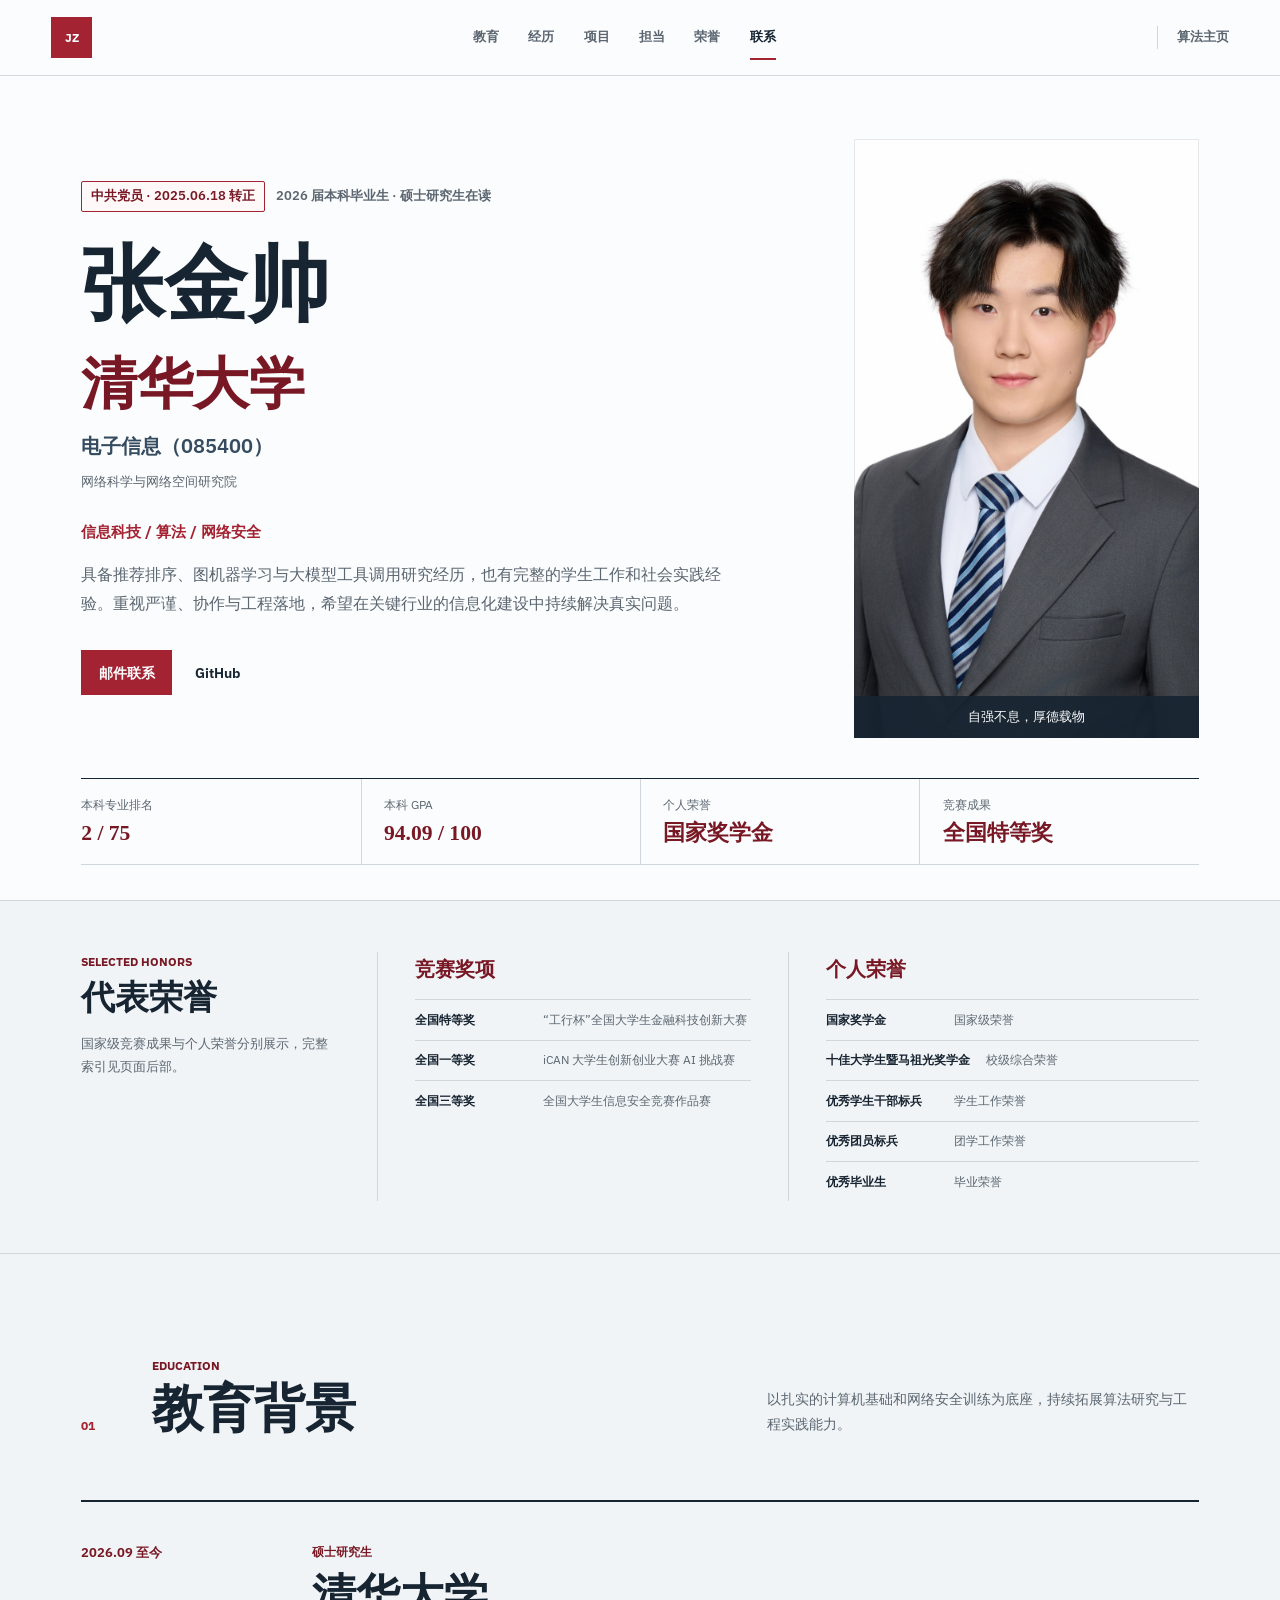
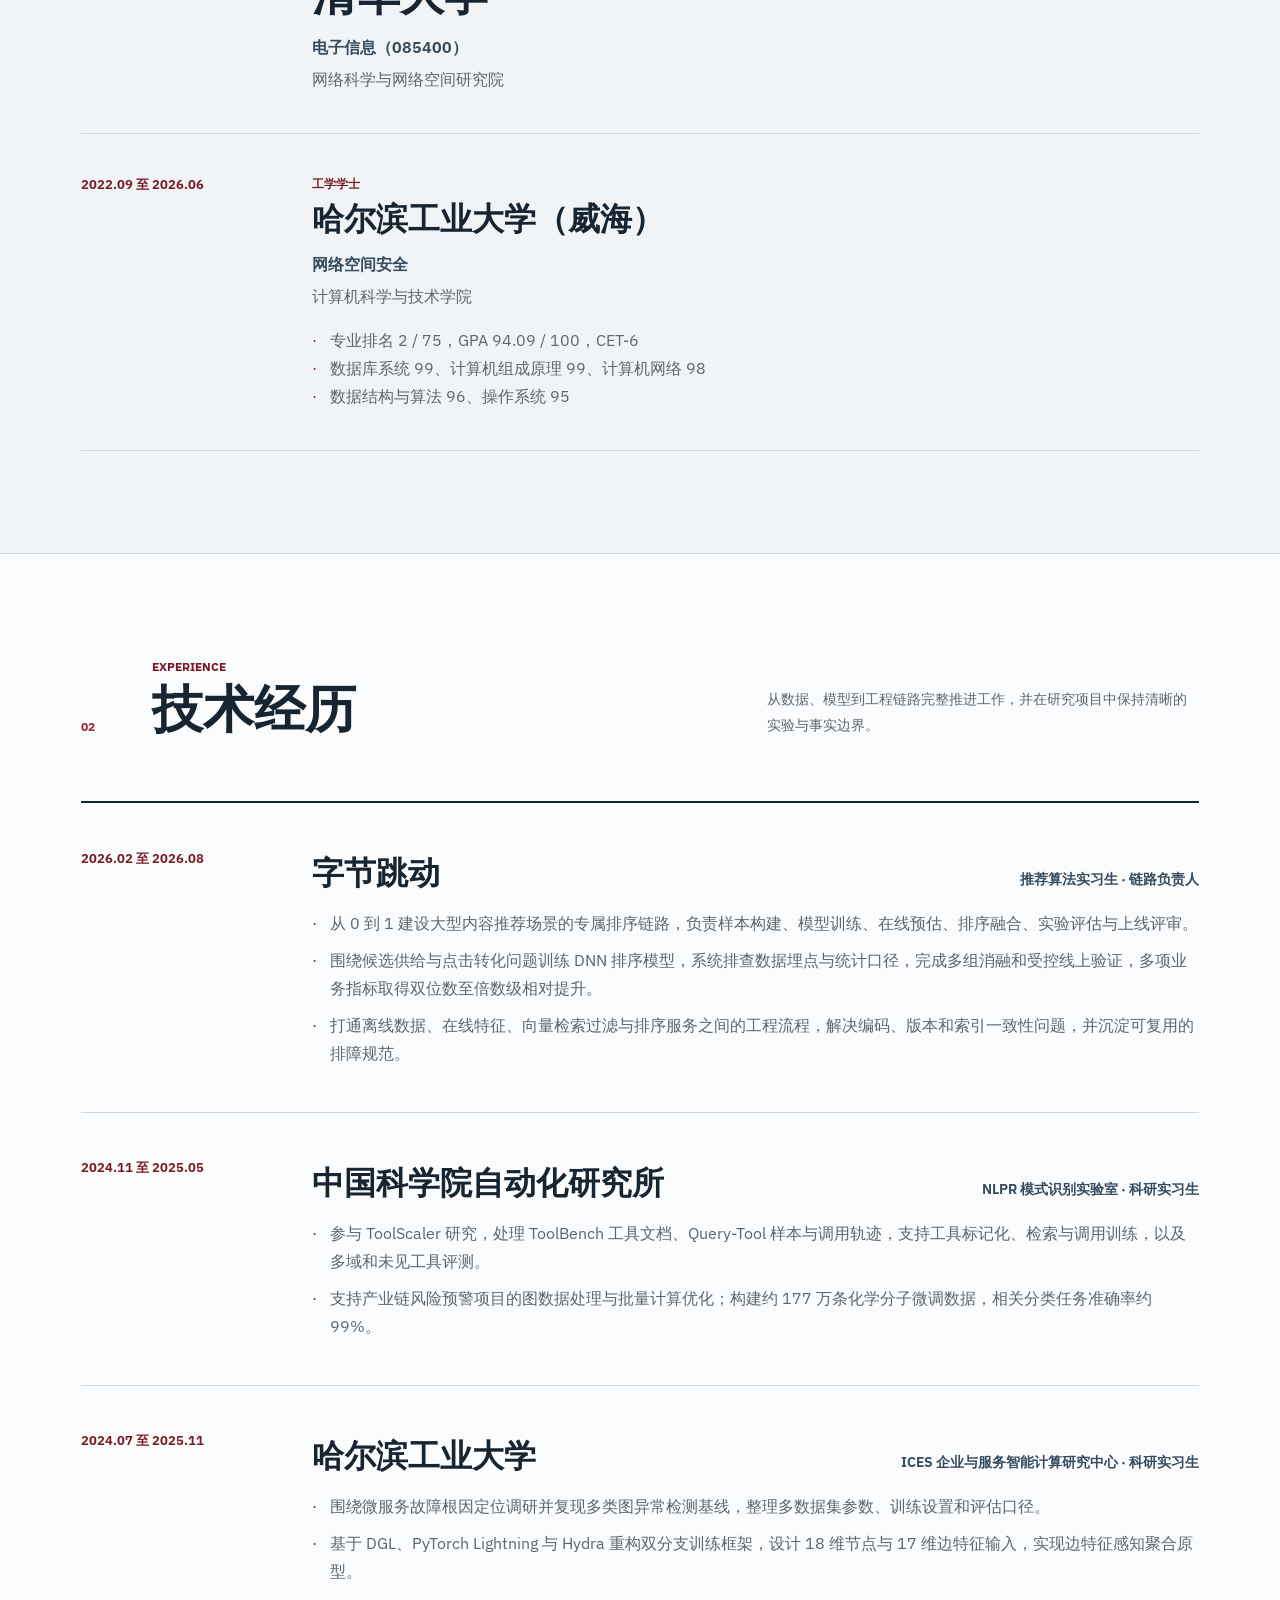
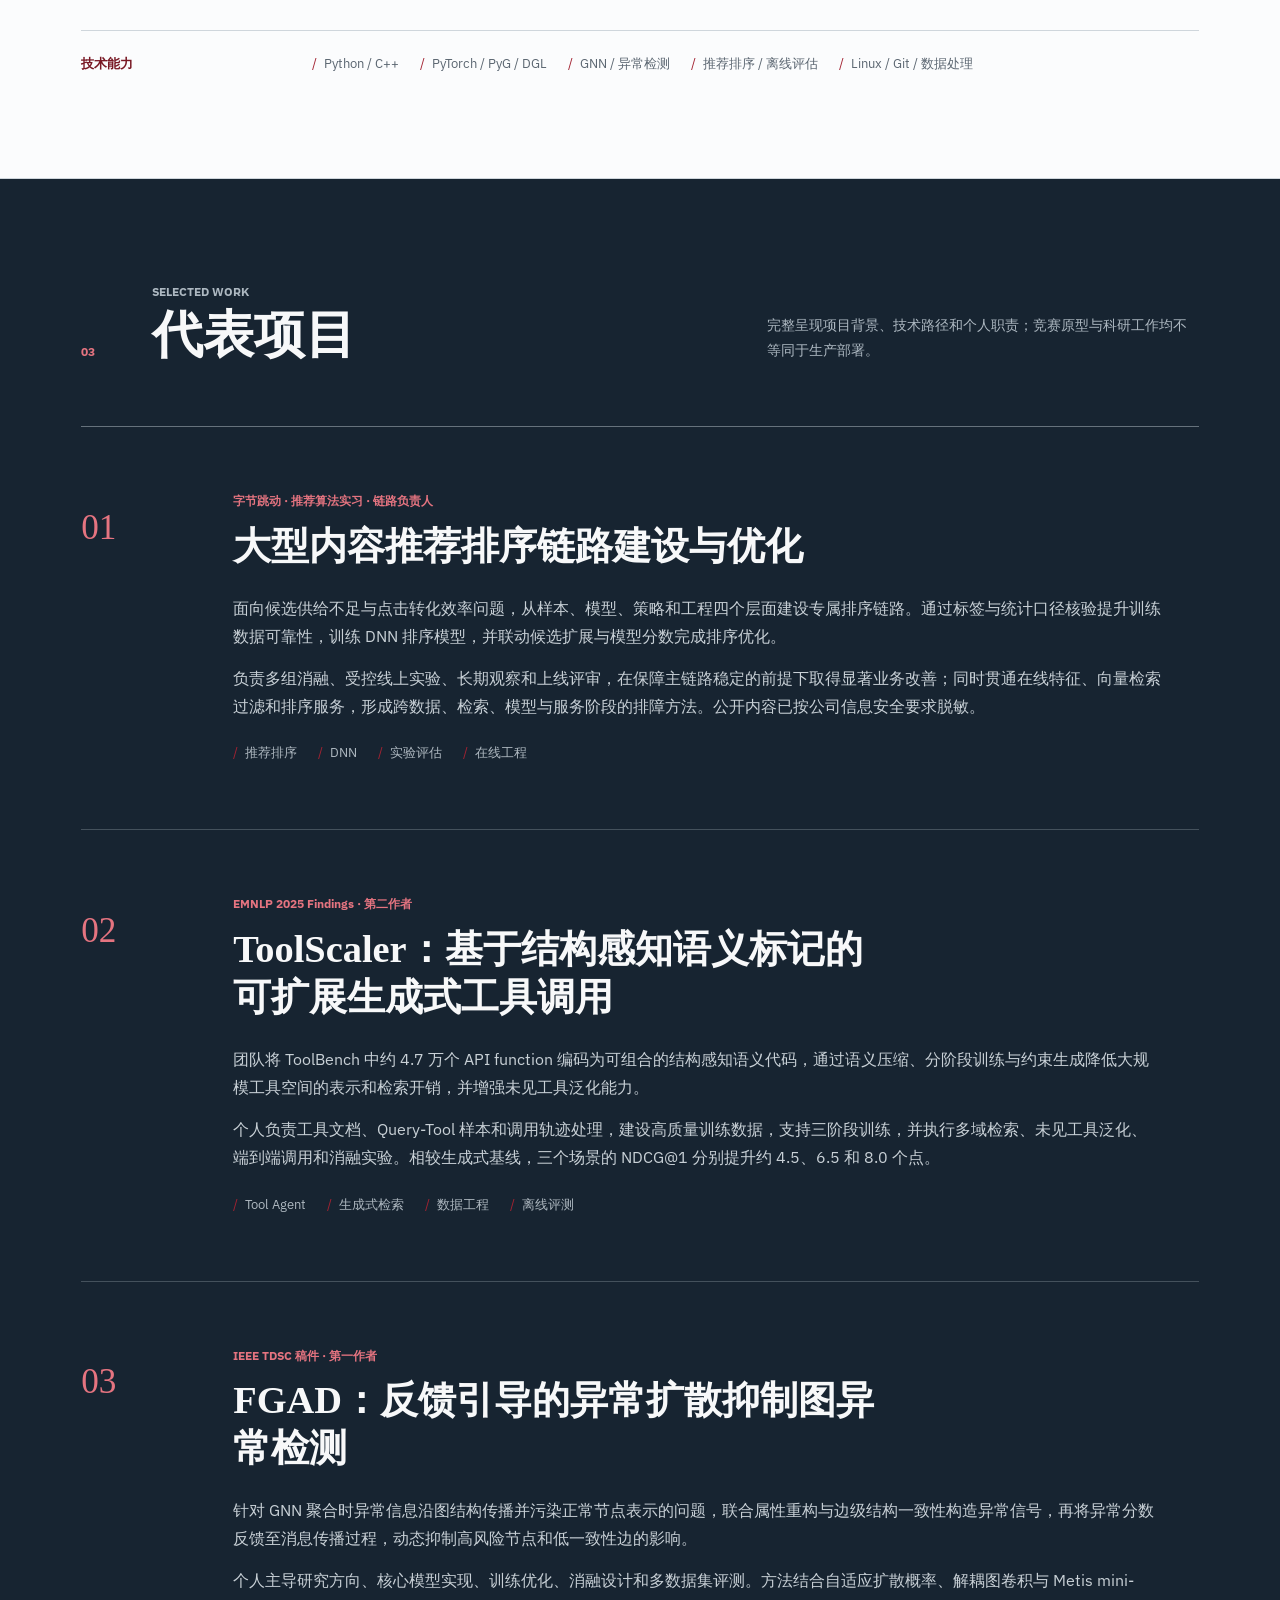
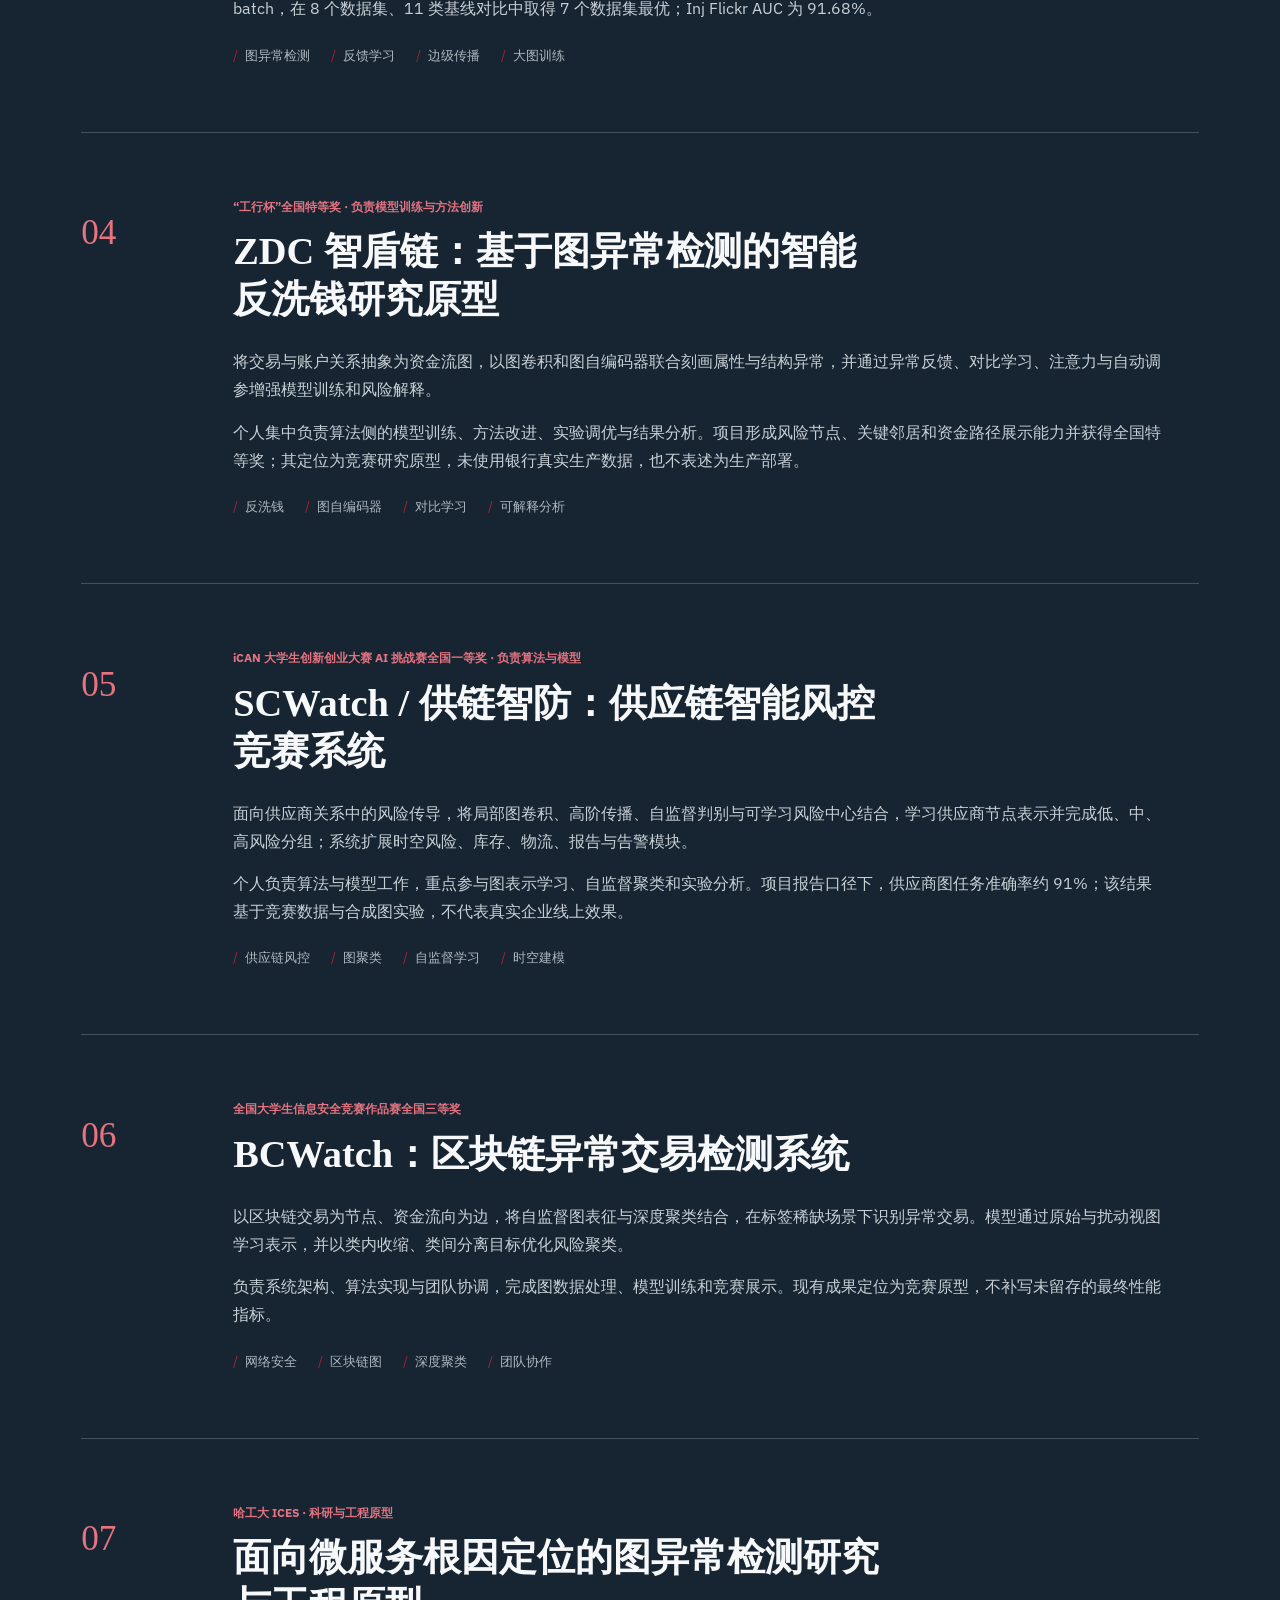
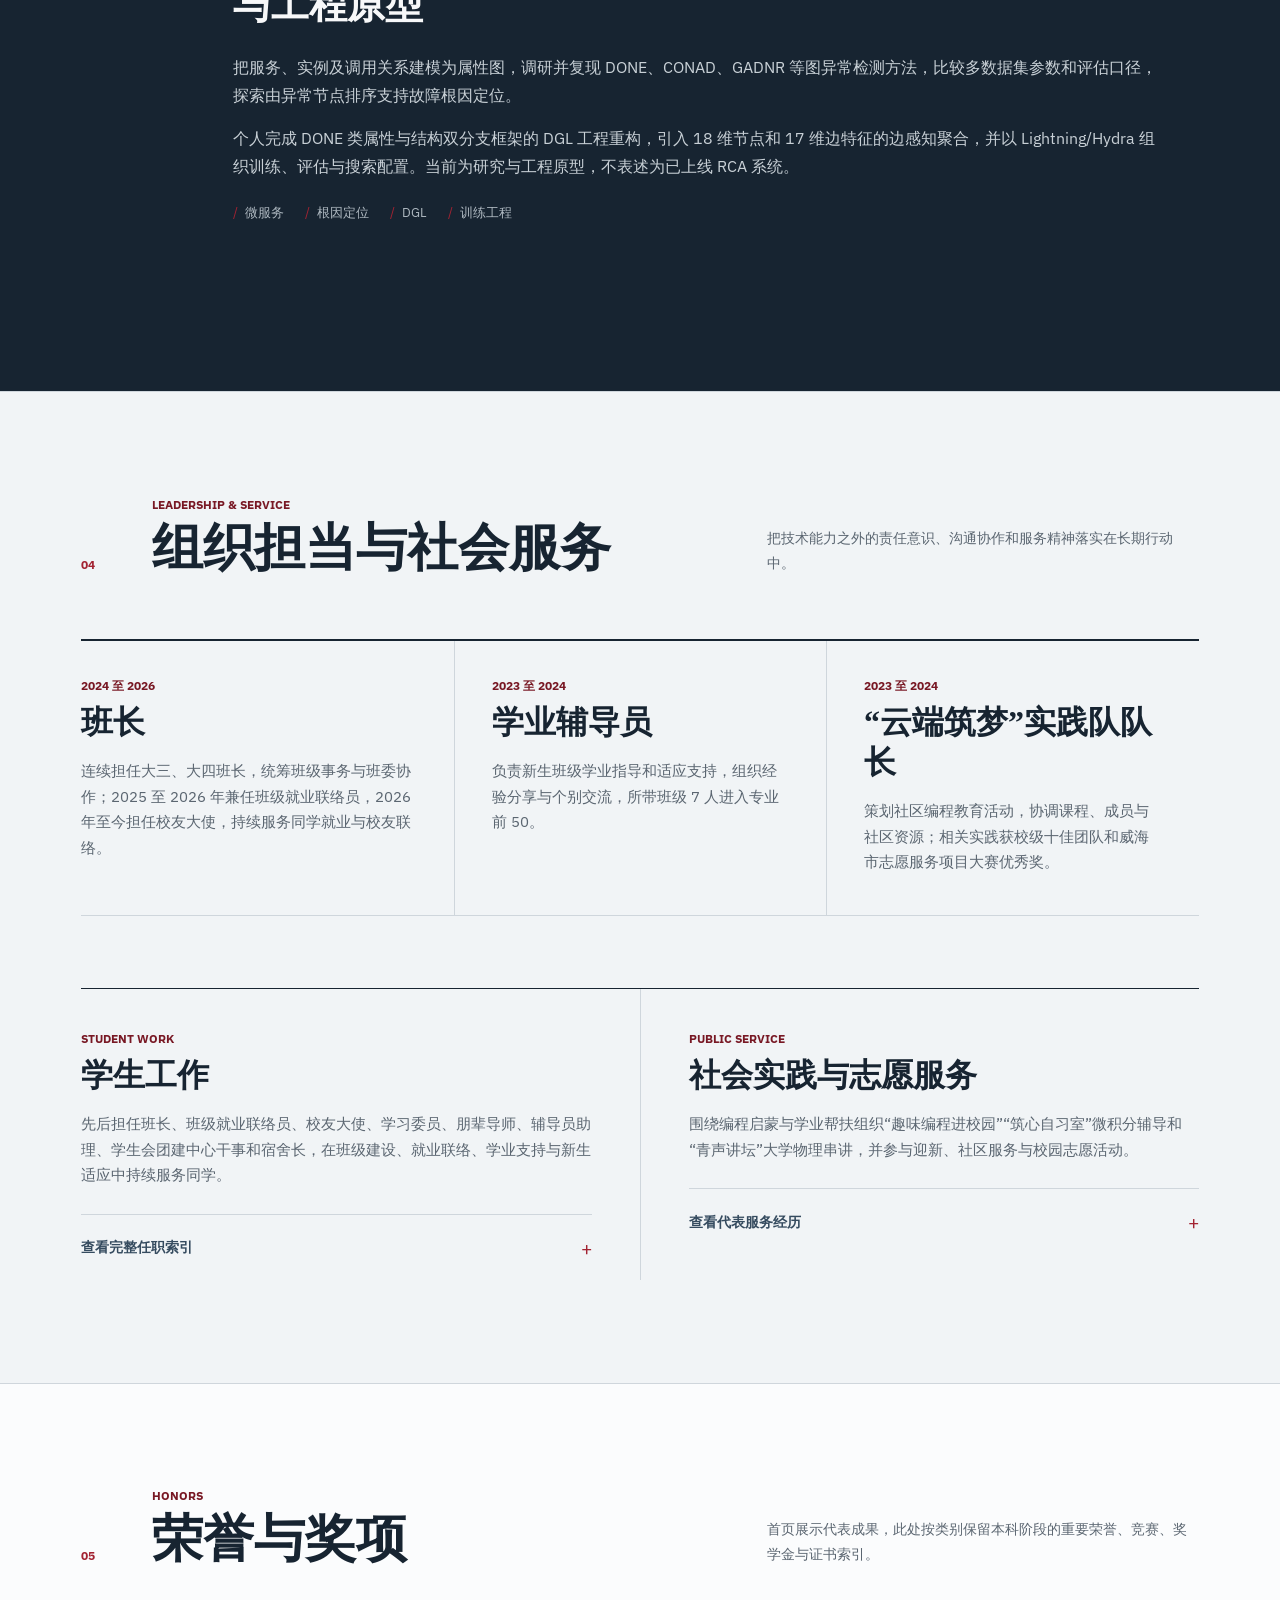
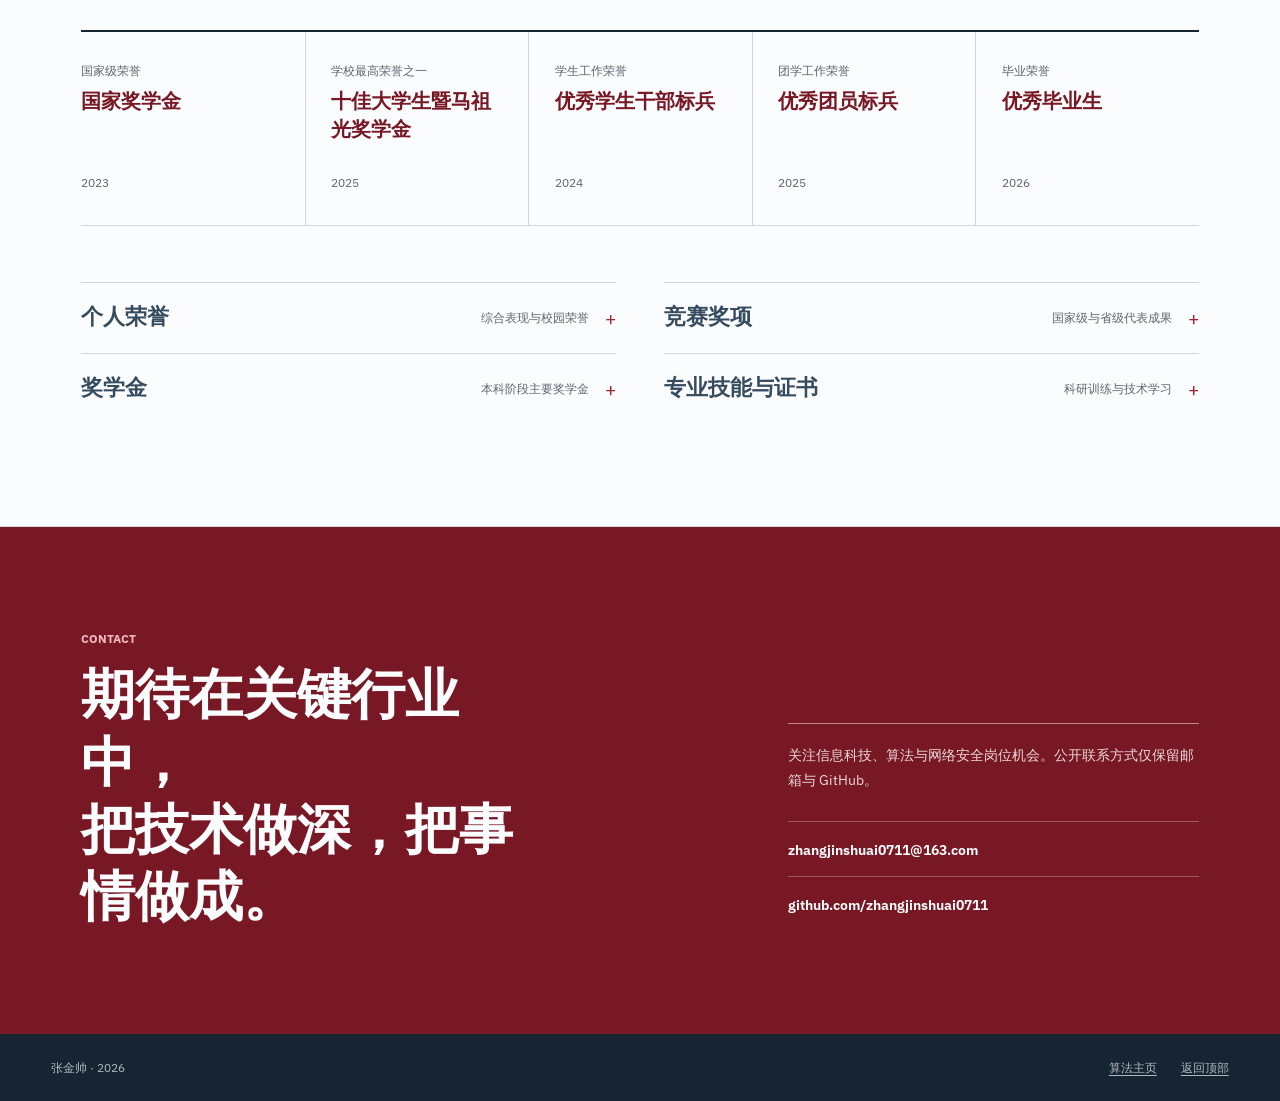
==== commit 90d2c6b8: "fix: update education and leadership details" ====
--- a/soe/index.html
+++ b/soe/index.html
@@ -4,7 +4,7 @@
     <meta charset="utf-8">
     <meta name="viewport" content="width=device-width, initial-scale=1">
     <title>张金帅｜信息科技、算法与网络安全</title>
-    <meta name="description" content="张金帅的国央企岗位个人主页：清华大学电子信息硕士，网络空间安全方向，展示算法工程、科研项目、组织担当与荣誉经历。">
+    <meta name="description" content="张金帅的国央企岗位个人主页：清华大学电子信息（085400）硕士研究生，展示算法工程、科研项目、组织担当与荣誉经历。">
     <meta property="og:title" content="张金帅｜信息科技、算法与网络安全">
     <meta property="og:description" content="面向信息科技、算法与网络安全岗位的中文个人履历。">
     <meta property="og:type" content="profile">
@@ -40,9 +40,9 @@
     <main id="main">
       <section class="hero" id="overview">
         <div class="hero-copy" data-reveal>
-          <p class="hero-kicker"><span>中共党员</span> 2026 届本科毕业生 · 硕士研究生在读</p>
+          <p class="hero-kicker"><span>中共党员 · 2025.06.18 转正</span> 2026 届本科毕业生 · 硕士研究生在读</p>
           <h1>张金帅</h1>
-          <p class="hero-school">清华大学<br><strong>电子信息硕士 · 网络空间安全方向</strong></p>
+          <p class="hero-school"><span class="tsinghua-name">清华大学</span><br><strong>电子信息（085400）</strong><small>网络科学与网络空间研究院</small></p>
           <p class="hero-role">信息科技 / 算法 / 网络安全</p>
           <p class="hero-summary">具备推荐排序、图机器学习与大模型工具调用研究经历，也有完整的学生工作和社会实践经验。重视严谨、协作与工程落地，希望在关键行业的信息化建设中持续解决真实问题。</p>
           <div class="hero-actions">
@@ -53,7 +53,7 @@
 
         <figure class="hero-portrait" data-reveal>
           <img src="/assets/images/jinshuai-zhang.jpg" width="1000" height="1500" alt="张金帅的半身照" decoding="async" fetchpriority="high">
-          <figcaption>规格严格，功夫到家</figcaption>
+          <figcaption>自强不息，厚德载物</figcaption>
         </figure>
 
         <dl class="credential-row" aria-label="核心资历" data-reveal>
@@ -75,7 +75,7 @@
           <ol>
             <li><strong>全国特等奖</strong><span>“工行杯”全国大学生金融科技创新大赛</span></li>
             <li><strong>全国一等奖</strong><span>iCAN 大学生创新创业大赛 AI 挑战赛</span></li>
-            <li><strong>全国三等奖</strong><span>全国大学生信息安全竞赛作品赛 · 队长</span></li>
+            <li><strong>全国三等奖</strong><span>全国大学生信息安全竞赛作品赛</span></li>
           </ol>
         </section>
         <section class="front-honor-group front-personal" data-reveal>
@@ -84,6 +84,7 @@
             <li><strong>国家奖学金</strong><span>国家级荣誉</span></li>
             <li><strong>十佳大学生暨马祖光奖学金</strong><span>校级综合荣誉</span></li>
             <li><strong>优秀学生干部标兵</strong><span>学生工作荣誉</span></li>
+            <li><strong>优秀团员标兵</strong><span>团学工作荣誉</span></li>
             <li><strong>优秀毕业生</strong><span>毕业荣誉</span></li>
           </ol>
         </section>
@@ -102,7 +103,7 @@
             <div>
               <p class="institution-type">硕士研究生</p>
               <h3>清华大学</h3>
-              <p class="degree">电子信息硕士 · 网络空间安全方向</p>
+              <p class="degree">电子信息（085400）</p>
               <p>网络科学与网络空间研究院</p>
             </div>
           </article>
@@ -112,6 +113,7 @@
               <p class="institution-type">工学学士</p>
               <h3>哈尔滨工业大学（威海）</h3>
               <p class="degree">网络空间安全</p>
+              <p>计算机科学与技术学院</p>
               <ul class="fact-list">
                 <li>专业排名 2 / 75，GPA 94.09 / 100，CET-6</li>
                 <li>数据库系统 99、计算机组成原理 99、计算机网络 98</li>
@@ -237,10 +239,10 @@
           <article class="project" data-reveal>
             <div class="project-index">06</div>
             <div class="project-content">
-              <p class="project-meta">全国大学生信息安全竞赛作品赛全国三等奖 · 队长</p>
+              <p class="project-meta">全国大学生信息安全竞赛作品赛全国三等奖</p>
               <h3>BCWatch：区块链异常交易检测系统</h3>
               <p>以区块链交易为节点、资金流向为边，将自监督图表征与深度聚类结合，在标签稀缺场景下识别异常交易。模型通过原始与扰动视图学习表示，并以类内收缩、类间分离目标优化风险聚类。</p>
-              <p>担任队长，负责系统架构、算法实现与团队协调，完成图数据处理、模型训练和竞赛展示。现有成果定位为竞赛原型，不补写未留存的最终性能指标。</p>
+              <p>负责系统架构、算法实现与团队协调，完成图数据处理、模型训练和竞赛展示。现有成果定位为竞赛原型，不补写未留存的最终性能指标。</p>
               <ul class="project-tags"><li>网络安全</li><li>区块链图</li><li>深度聚类</li><li>团队协作</li></ul>
             </div>
           </article>
@@ -266,7 +268,7 @@
         </header>
 
         <div class="leadership-grid">
-          <article data-reveal><p class="leadership-year">2024 至 2025</p><h3>班长</h3><p>统筹班级事务与班委协作，连接同学、任课教师和辅导员，组织学业、竞赛与集体活动，维护班级秩序和凝聚力。</p></article>
+          <article data-reveal><p class="leadership-year">2024 至 2026</p><h3>班长</h3><p>连续担任大三、大四班长，统筹班级事务与班委协作；2025 至 2026 年兼任班级就业联络员，2026 年至今担任校友大使，持续服务同学就业与校友联络。</p></article>
           <article data-reveal><p class="leadership-year">2023 至 2024</p><h3>学业辅导员</h3><p>负责新生班级学业指导和适应支持，组织经验分享与个别交流，所带班级 7 人进入专业前 50。</p></article>
           <article data-reveal><p class="leadership-year">2023 至 2024</p><h3>“云端筑梦”实践队队长</h3><p>策划社区编程教育活动，协调课程、成员与社区资源；相关实践获校级十佳团队和威海市志愿服务项目大赛优秀奖。</p></article>
         </div>
@@ -275,11 +277,13 @@
           <article data-reveal>
             <p class="section-label">Student Work</p>
             <h3>学生工作</h3>
-            <p>先后担任学习委员、朋辈导师、辅导员助理、学生会团建中心干事和宿舍长，在学业支持、日常管理、团学活动与新生适应中持续服务同学。</p>
+            <p>先后担任班长、班级就业联络员、校友大使、学习委员、朋辈导师、辅导员助理、学生会团建中心干事和宿舍长，在班级建设、就业联络、学业支持与新生适应中持续服务同学。</p>
             <details>
               <summary>查看完整任职索引</summary>
               <ul class="index-list">
-                <li><span>班长</span><time>2024 至 2025</time></li>
+                <li><span>班长</span><time>2024 至 2026</time></li>
+                <li><span>班级就业联络员</span><time>2025 至 2026</time></li>
+                <li><span>校友大使</span><time>2026 至今</time></li>
                 <li><span>“云端筑梦”实践队队长</span><time>2023 至 2024</time></li>
                 <li><span>学习委员</span><time>2023 至 2024</time></li>
                 <li><span>学业辅导员</span><time>2023 至 2024</time></li>
@@ -319,6 +323,7 @@
           <div><p>国家级荣誉</p><strong>国家奖学金</strong><time>2023</time></div>
           <div><p>学校最高荣誉之一</p><strong>十佳大学生暨马祖光奖学金</strong><time>2025</time></div>
           <div><p>学生工作荣誉</p><strong>优秀学生干部标兵</strong><time>2024</time></div>
+          <div><p>团学工作荣誉</p><strong>优秀团员标兵</strong><time>2025</time></div>
           <div><p>毕业荣誉</p><strong>优秀毕业生</strong><time>2026</time></div>
         </div>
 
@@ -344,7 +349,7 @@
             <ul class="index-list">
               <li><span>“工行杯”全国大学生金融科技创新大赛 · 全国特等奖</span><time>2025</time></li>
               <li><span>iCAN 大学生创新创业大赛 AI 挑战赛 · 全国一等奖</span><time>2025</time></li>
-              <li><span>全国大学生信息安全竞赛作品赛 · 全国三等奖（队长）</span><time>2024</time></li>
+              <li><span>全国大学生信息安全竞赛作品赛 · 全国三等奖</span><time>2024</time></li>
               <li><span>全国大学生数学建模竞赛 · 山东省二等奖（队长）</span><time>2024</time></li>
               <li><span>中国大学生计算机设计大赛 · 山东省二等奖</span><time>2024</time></li>
               <li><span>蓝桥杯 C/C++ 程序设计大学 A 组 · 山东赛区二等奖</span><time>2024</time></li>
--- a/assets/css/soe.css
+++ b/assets/css/soe.css
@@ -231,6 +231,23 @@
   font-weight: 600;
 }
 
+.tsinghua-name {
+  display: inline-block;
+  color: var(--red-dark);
+  font-size: clamp(2.7rem, 4.4vw, 4.1rem);
+  font-weight: 650;
+  line-height: 1.08;
+}
+
+.hero-school small {
+  display: block;
+  margin-top: 0.45rem;
+  color: var(--muted);
+  font-family: var(--sans);
+  font-size: 0.83rem;
+  font-weight: 500;
+}
+
 .hero-role {
   margin: 1.7rem 0 0;
   color: var(--red);
@@ -793,7 +810,7 @@
 
 .honor-featured {
   display: grid;
-  grid-template-columns: repeat(4, minmax(0, 1fr));
+  grid-template-columns: repeat(5, minmax(0, 1fr));
   border-top: 2px solid var(--ink);
   border-bottom: 1px solid var(--line);
 }
@@ -953,6 +970,12 @@
 
   .honor-featured > div:nth-child(4) {
     border-top: 1px solid var(--line);
+  }
+
+  .honor-featured > div:nth-child(5) {
+    padding-left: 0;
+    border-top: 1px solid var(--line);
+    border-left: 0;
   }
 
   .front-honors {
@@ -1153,6 +1176,10 @@
     font-size: 2rem;
   }
 
+  .tsinghua-name {
+    font-size: 2.55rem;
+  }
+
   .hero-role {
     order: 4;
   }
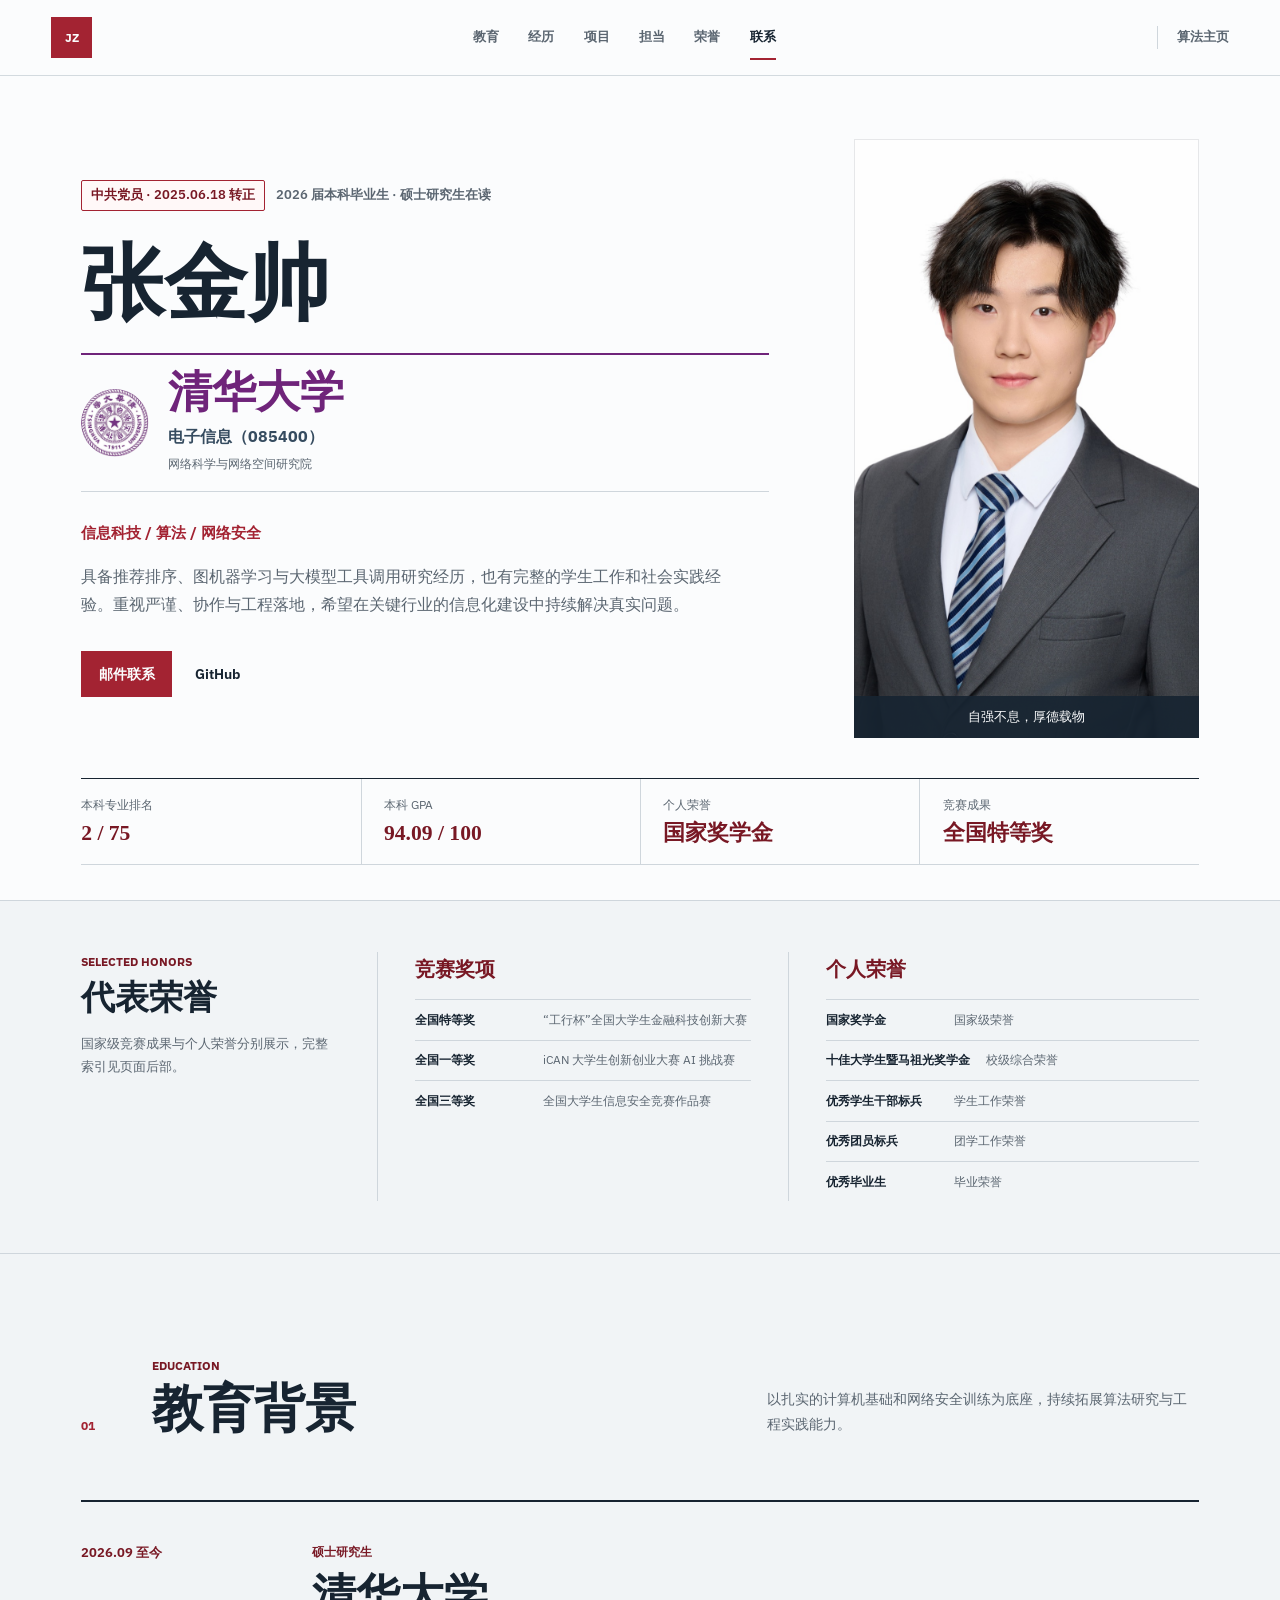
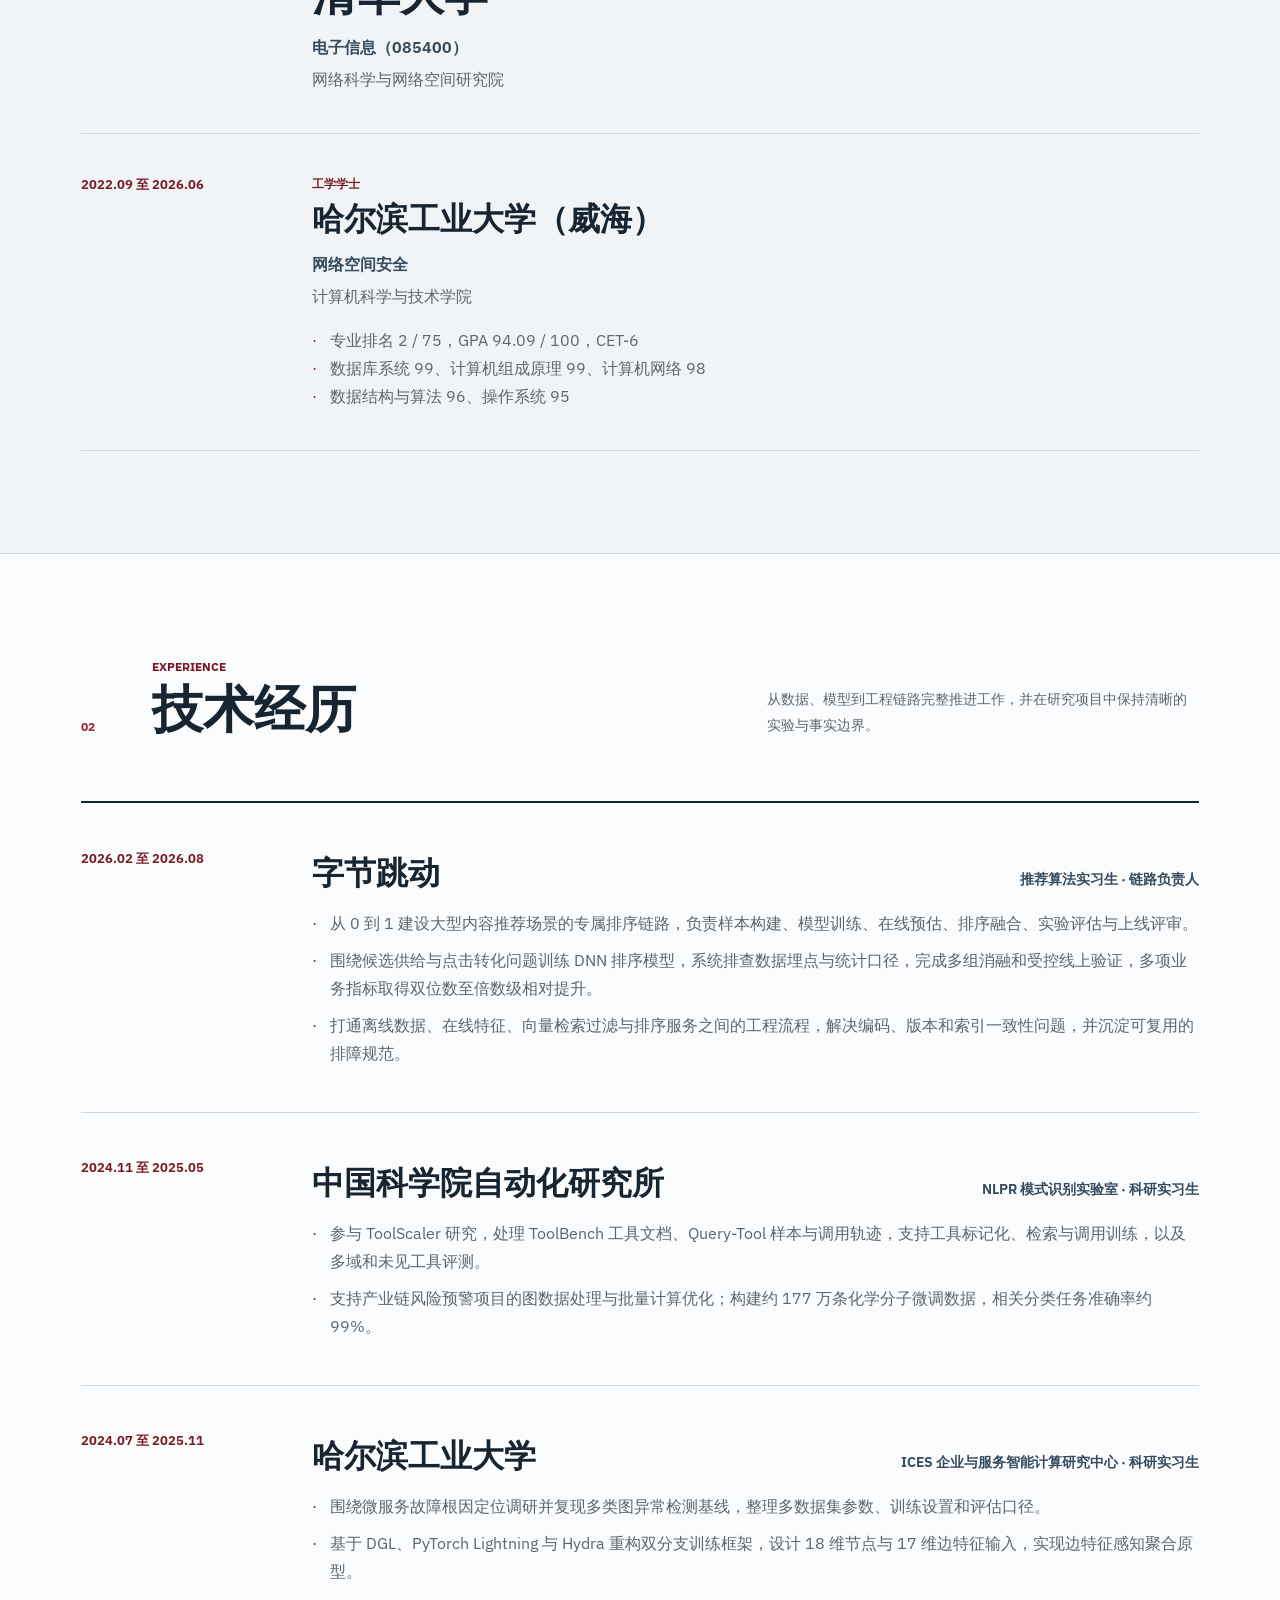
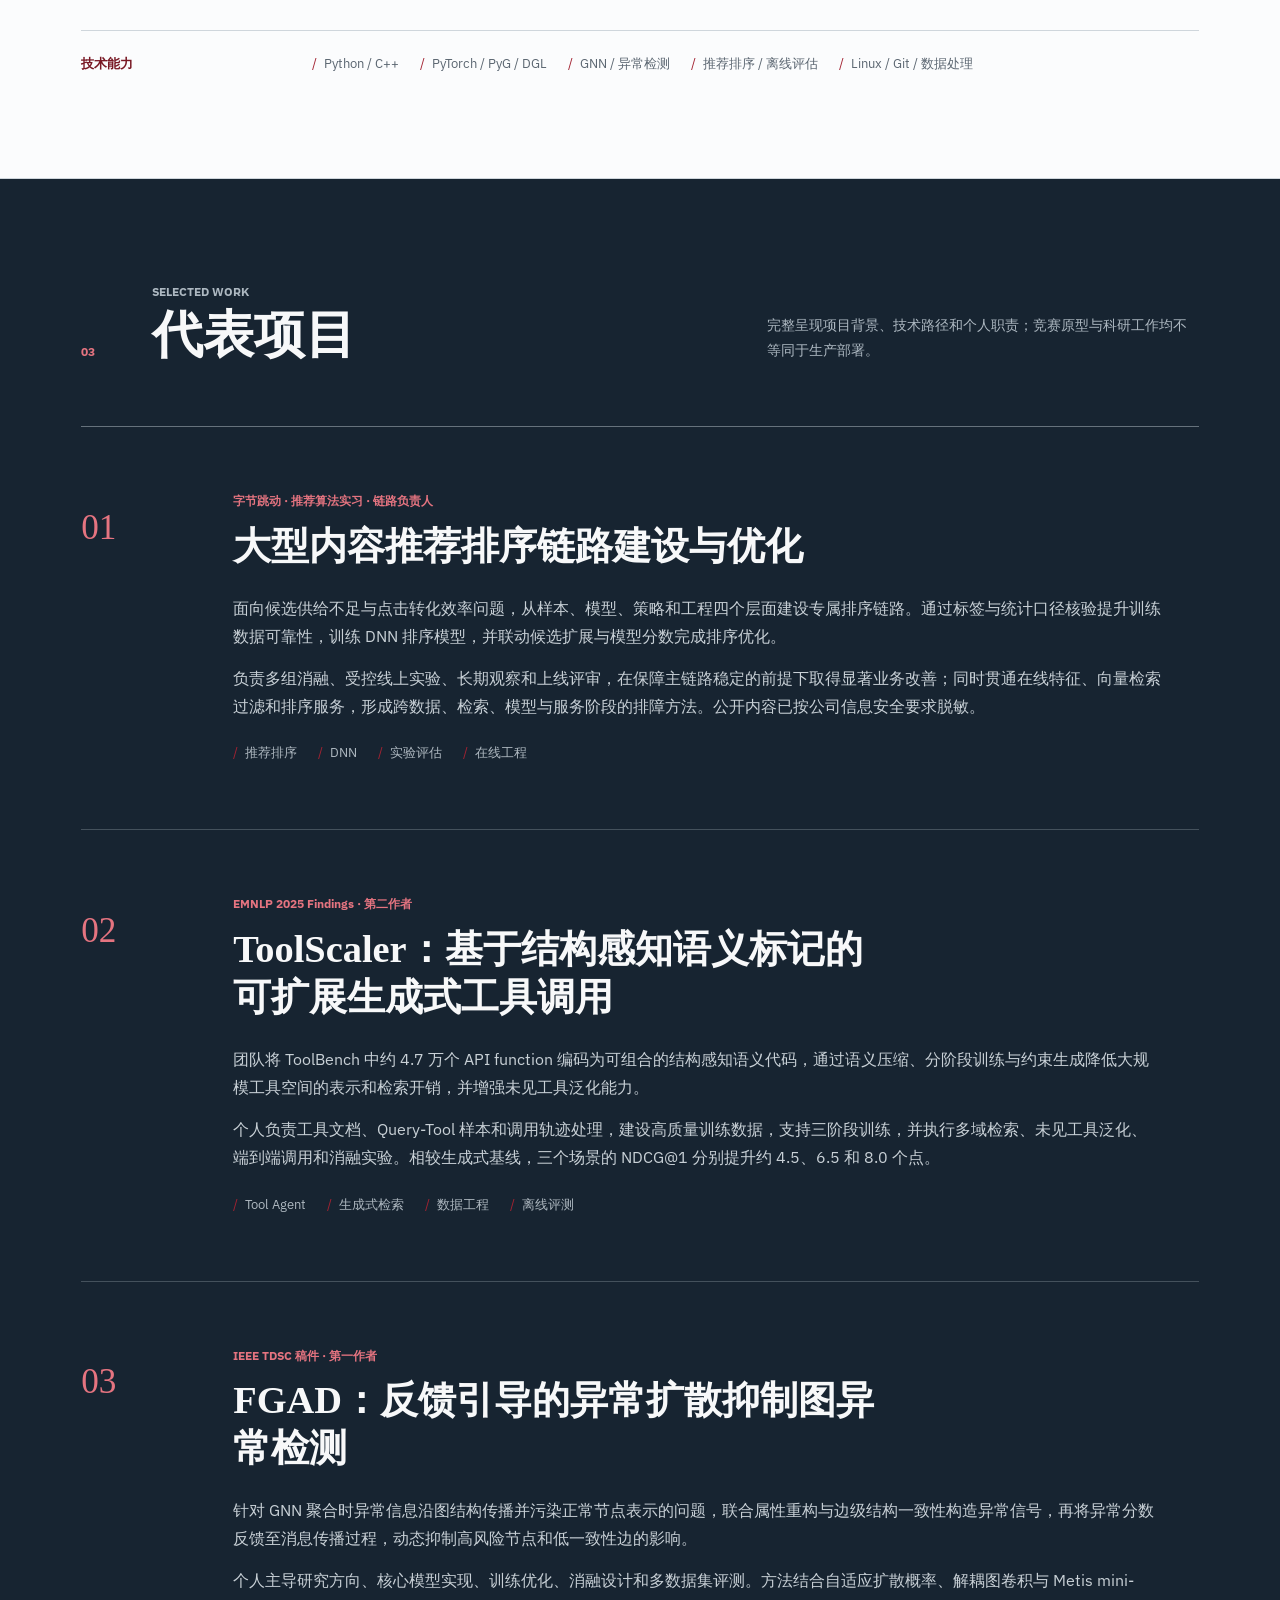
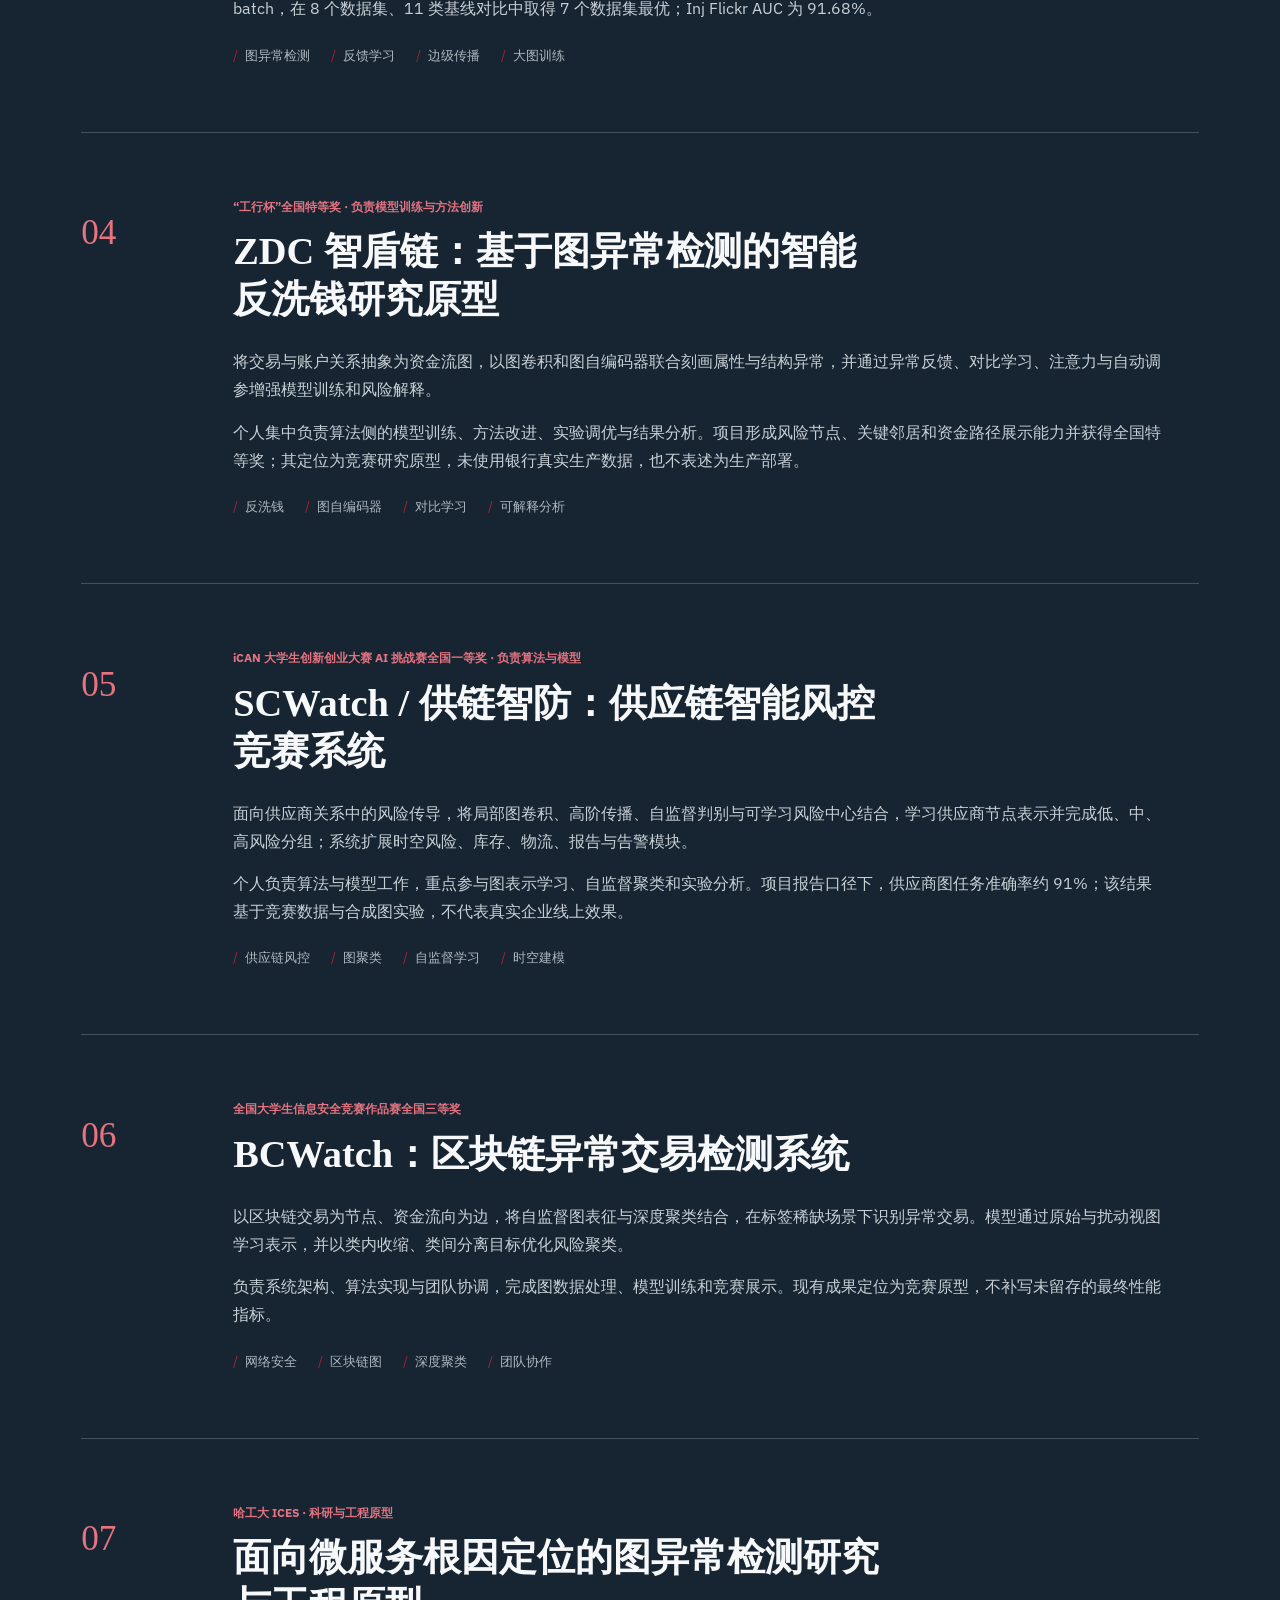
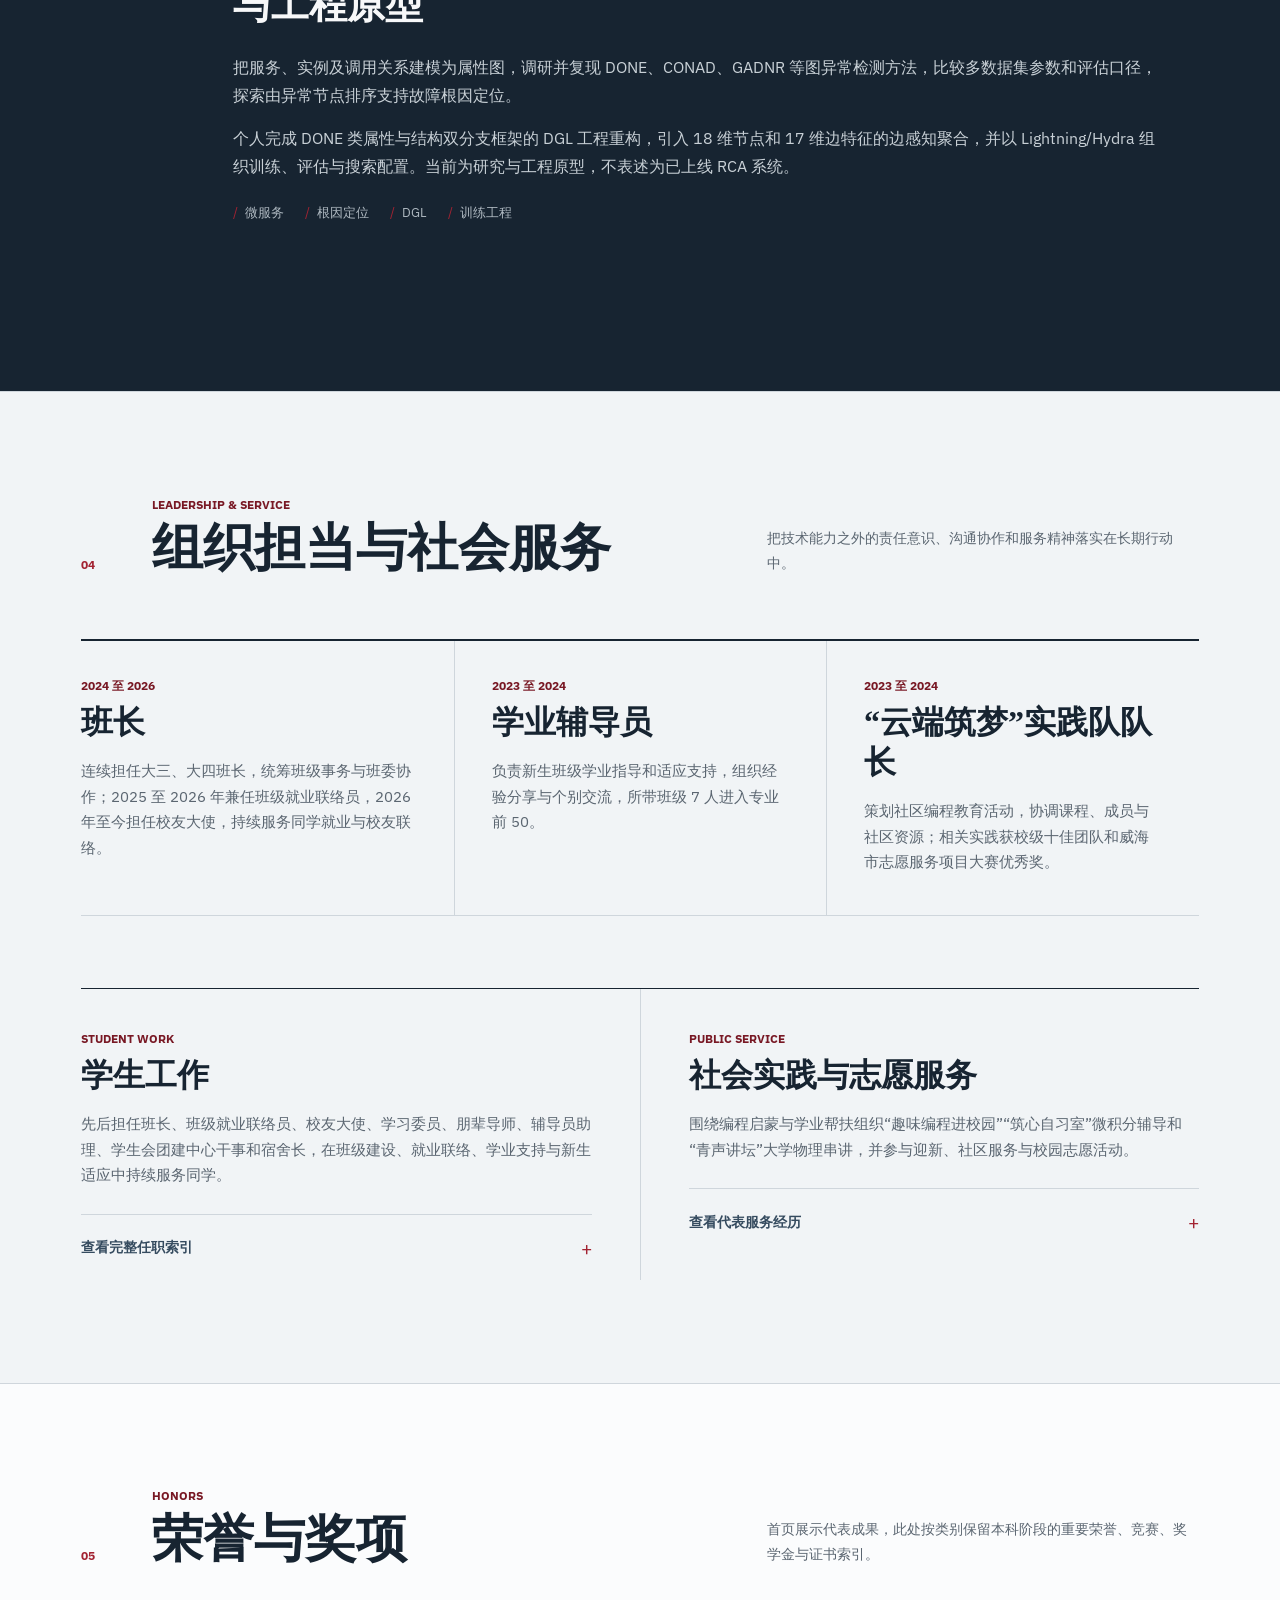
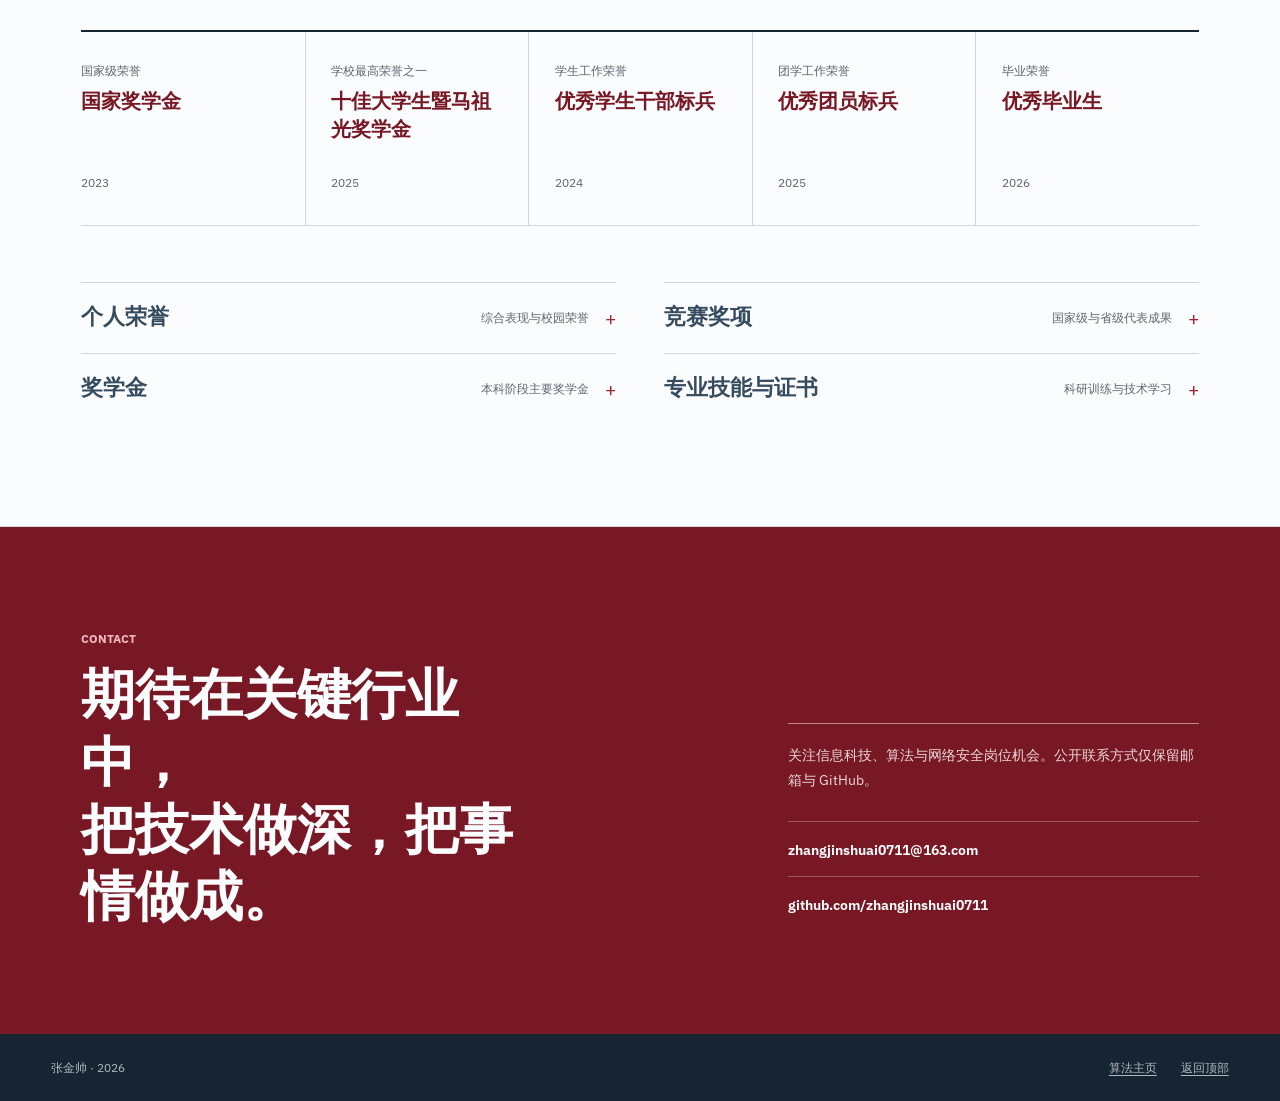
==== commit 34794800: "feat: add Tsinghua identity band" ====
--- a/soe/index.html
+++ b/soe/index.html
@@ -42,7 +42,14 @@
         <div class="hero-copy" data-reveal>
           <p class="hero-kicker"><span>中共党员 · 2025.06.18 转正</span> 2026 届本科毕业生 · 硕士研究生在读</p>
           <h1>张金帅</h1>
-          <p class="hero-school"><span class="tsinghua-name">清华大学</span><br><strong>电子信息（085400）</strong><small>网络科学与网络空间研究院</small></p>
+          <div class="tsinghua-identity" aria-label="清华大学教育信息">
+            <img class="tsinghua-mark" src="/assets/images/tsinghua-seal.jpg" width="600" height="598" alt="" decoding="async">
+            <div class="tsinghua-details">
+              <p class="tsinghua-name">清华大学</p>
+              <p class="tsinghua-degree">电子信息（085400）</p>
+              <p class="tsinghua-institute">网络科学与网络空间研究院</p>
+            </div>
+          </div>
           <p class="hero-role">信息科技 / 算法 / 网络安全</p>
           <p class="hero-summary">具备推荐排序、图机器学习与大模型工具调用研究经历，也有完整的学生工作和社会实践经验。重视严谨、协作与工程落地，希望在关键行业的信息化建设中持续解决真实问题。</p>
           <div class="hero-actions">
--- a/assets/css/soe.css
+++ b/assets/css/soe.css
@@ -14,6 +14,7 @@
   --line: #cfd6dc;
   --red: #a32332;
   --red-dark: #781824;
+  --thu: #6f247a;
   --blue-gray: #354b5f;
   --serif: "Songti SC", "STSong", "SimSun", serif;
   --sans: "IBM Plex Sans", "PingFang SC", "Microsoft YaHei", sans-serif;
@@ -215,36 +216,49 @@
   letter-spacing: 0;
 }
 
-.hero-school {
-  margin: 1.7rem 0 0;
+.tsinghua-identity {
+  display: grid;
+  grid-template-columns: 4.25rem minmax(0, 1fr);
+  gap: 1.15rem;
+  align-items: center;
+  max-width: 43rem;
+  margin-top: 1.7rem;
+  padding: 1rem 0;
+  border-top: 2px solid var(--thu);
+  border-bottom: 1px solid var(--line);
+}
+
+.tsinghua-mark {
+  width: 4.25rem;
+  height: 4.25rem;
+  border-radius: 50%;
+  object-fit: cover;
+}
+
+.tsinghua-details {
+  min-width: 0;
+}
+
+.tsinghua-name {
+  margin: 0;
+  color: var(--thu);
   font-family: var(--serif);
-  font-size: clamp(1.95rem, 3vw, 2.85rem);
-  line-height: 1.3;
-}
-
-.hero-school strong {
-  display: inline-block;
-  margin-top: 0.35rem;
+  font-size: clamp(2.4rem, 3.4vw, 3.3rem);
+  font-weight: 650;
+  line-height: 1;
+}
+
+.tsinghua-degree {
+  margin: 0.55rem 0 0;
   color: var(--blue-gray);
-  font-family: var(--sans);
-  font-size: clamp(1rem, 1.6vw, 1.25rem);
-  font-weight: 600;
-}
-
-.tsinghua-name {
-  display: inline-block;
-  color: var(--red-dark);
-  font-size: clamp(2.7rem, 4.4vw, 4.1rem);
-  font-weight: 650;
-  line-height: 1.08;
-}
-
-.hero-school small {
-  display: block;
-  margin-top: 0.45rem;
-  color: var(--muted);
-  font-family: var(--sans);
-  font-size: 0.83rem;
+  font-size: 0.98rem;
+  font-weight: 700;
+}
+
+.tsinghua-institute {
+  margin: 0.16rem 0 0;
+  color: var(--muted);
+  font-size: 0.78rem;
   font-weight: 500;
 }
 
@@ -1171,13 +1185,29 @@
     font-size: 3.8rem;
   }
 
-  .hero-school {
+  .tsinghua-identity {
     order: 3;
-    font-size: 2rem;
+    grid-template-columns: 3.2rem minmax(0, 1fr);
+    gap: 0.8rem;
+    margin-top: 1.4rem;
+    padding: 0.8rem 0;
+  }
+
+  .tsinghua-mark {
+    width: 3.2rem;
+    height: 3.2rem;
   }
 
   .tsinghua-name {
-    font-size: 2.55rem;
+    font-size: 2.2rem;
+  }
+
+  .tsinghua-degree {
+    font-size: 0.82rem;
+  }
+
+  .tsinghua-institute {
+    font-size: 0.7rem;
   }
 
   .hero-role {
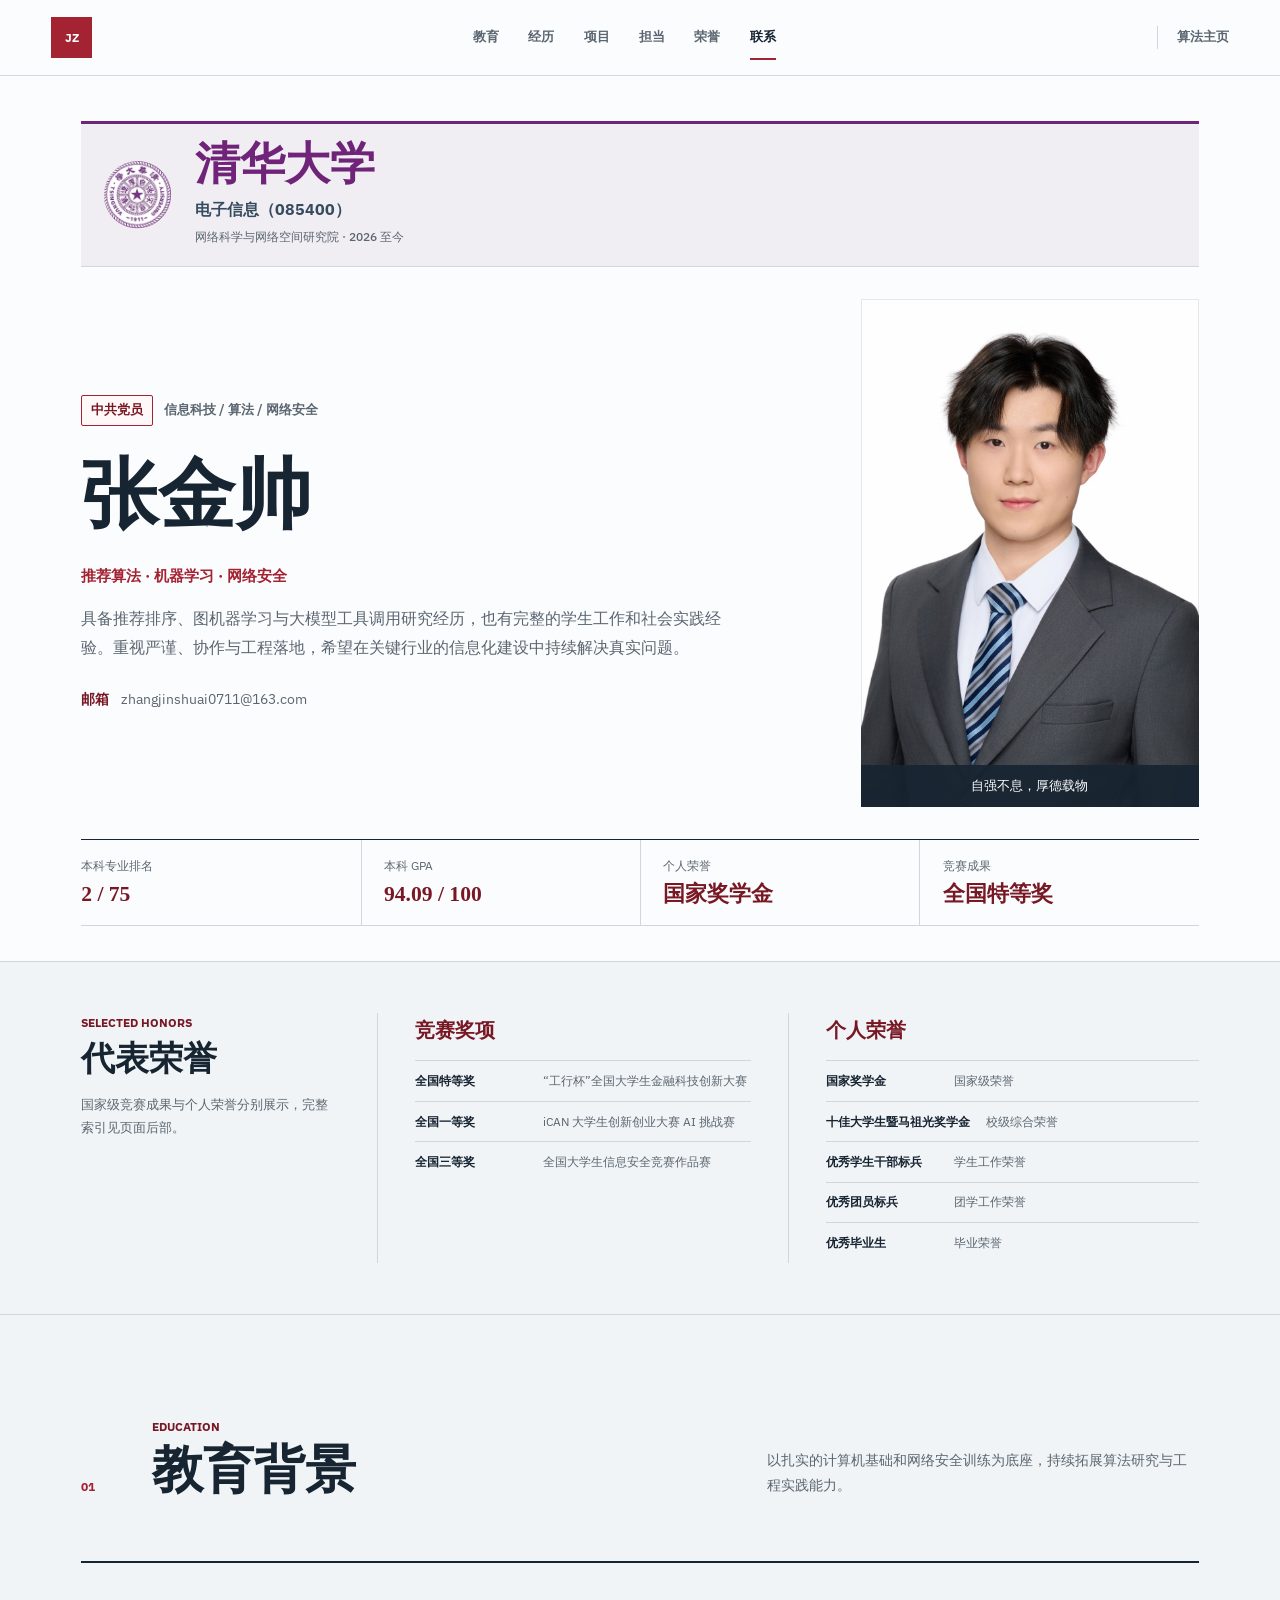
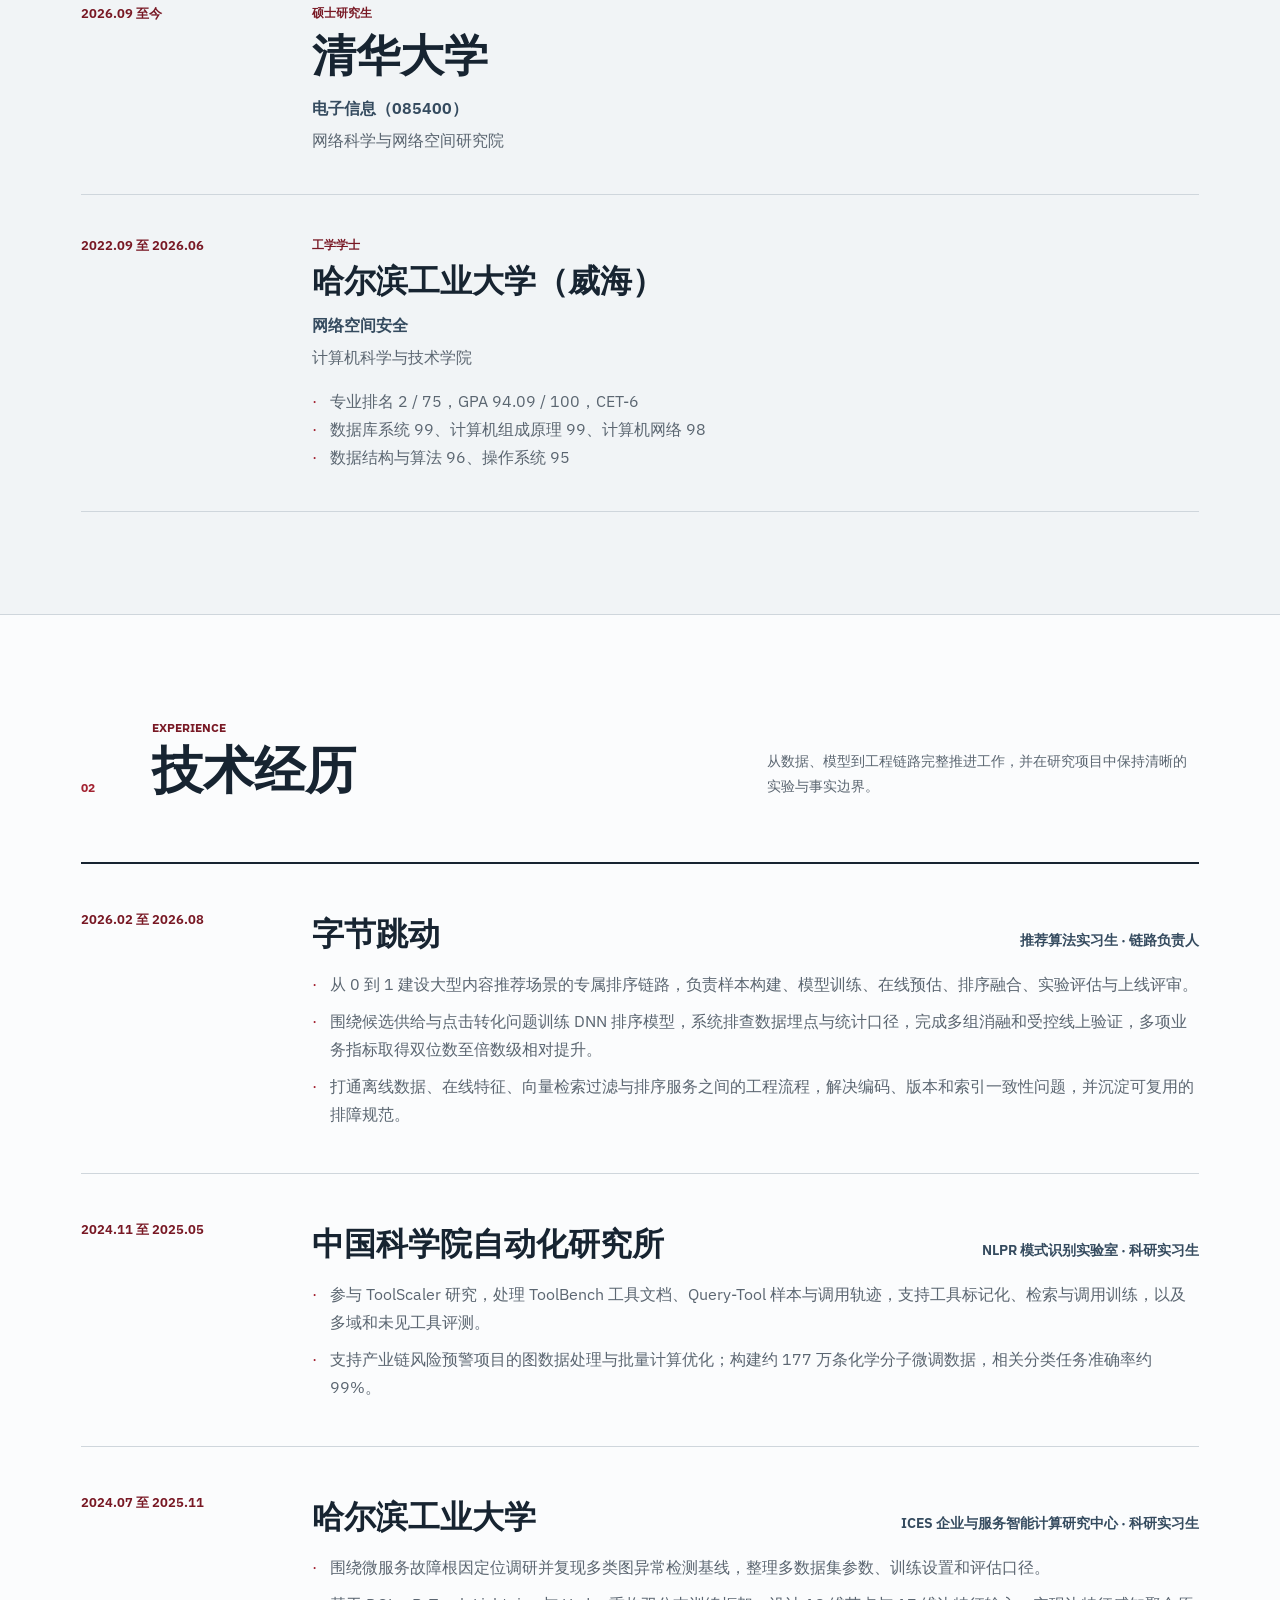
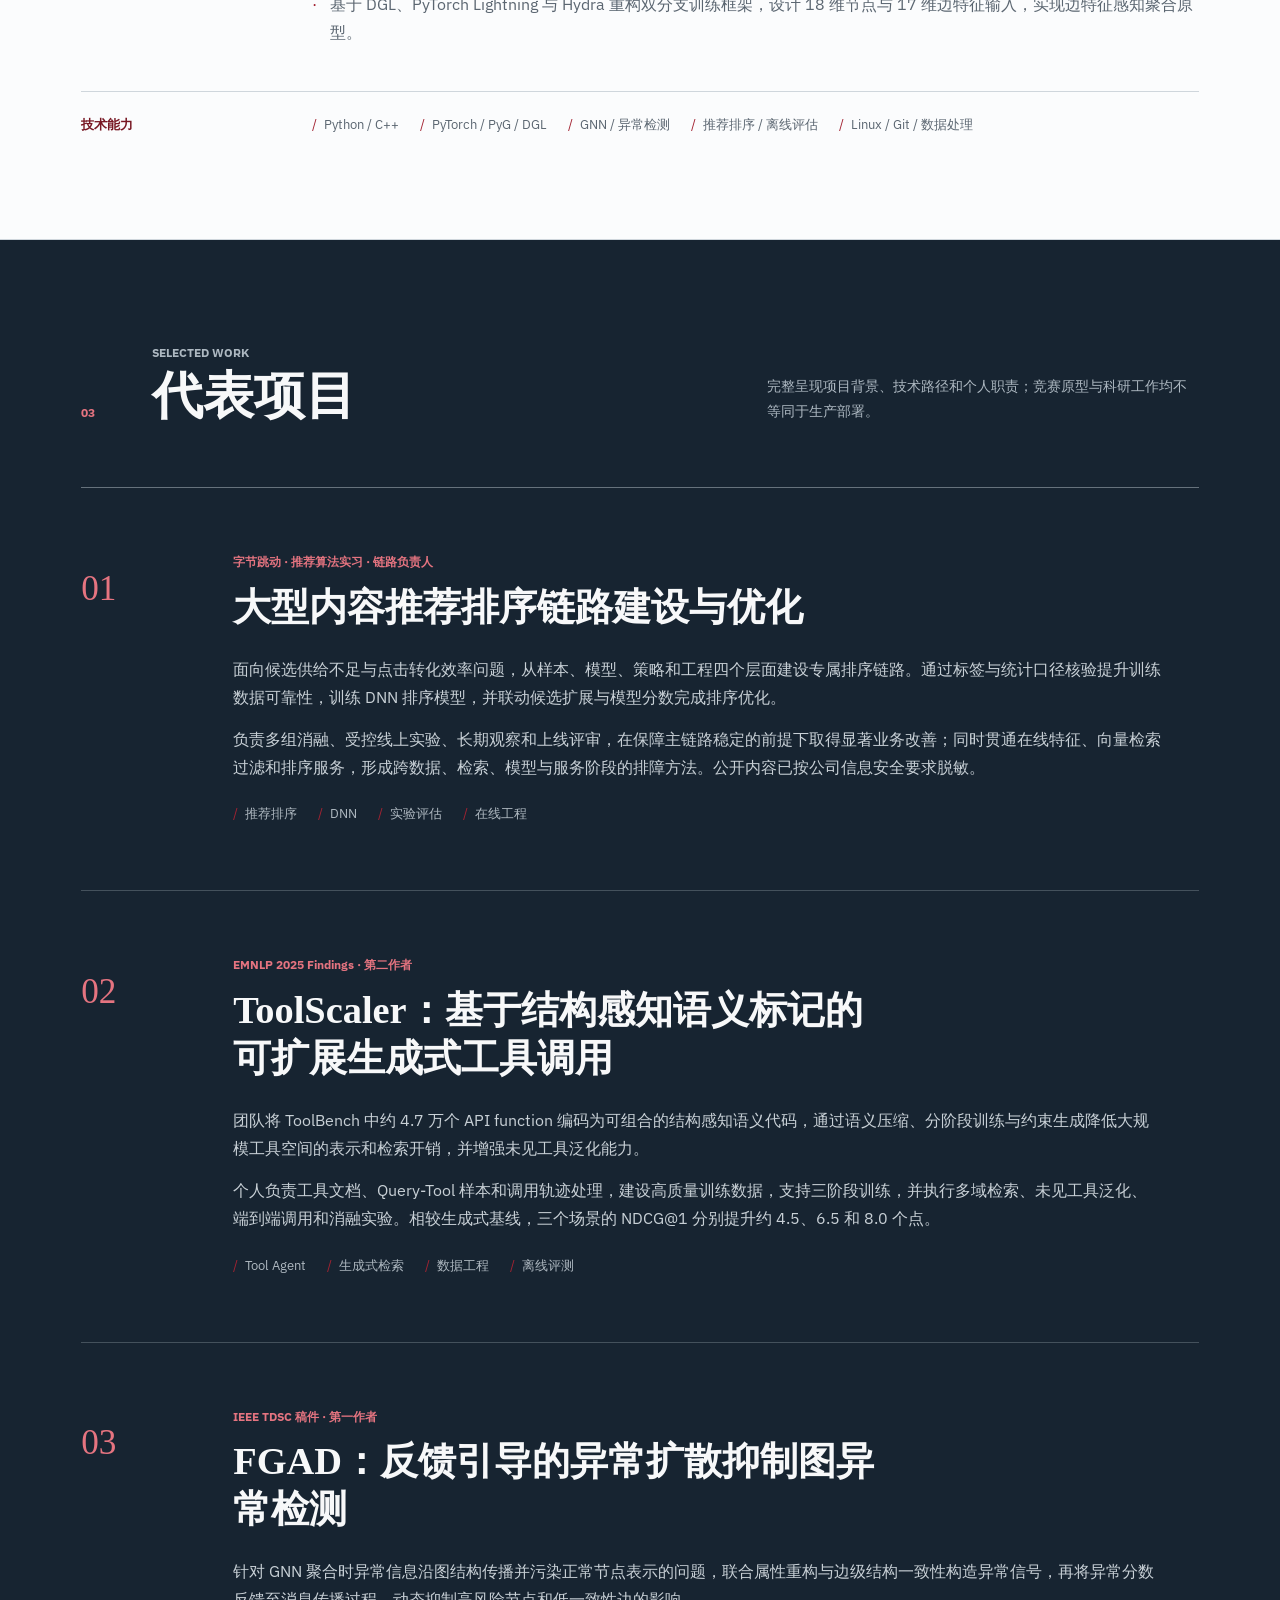
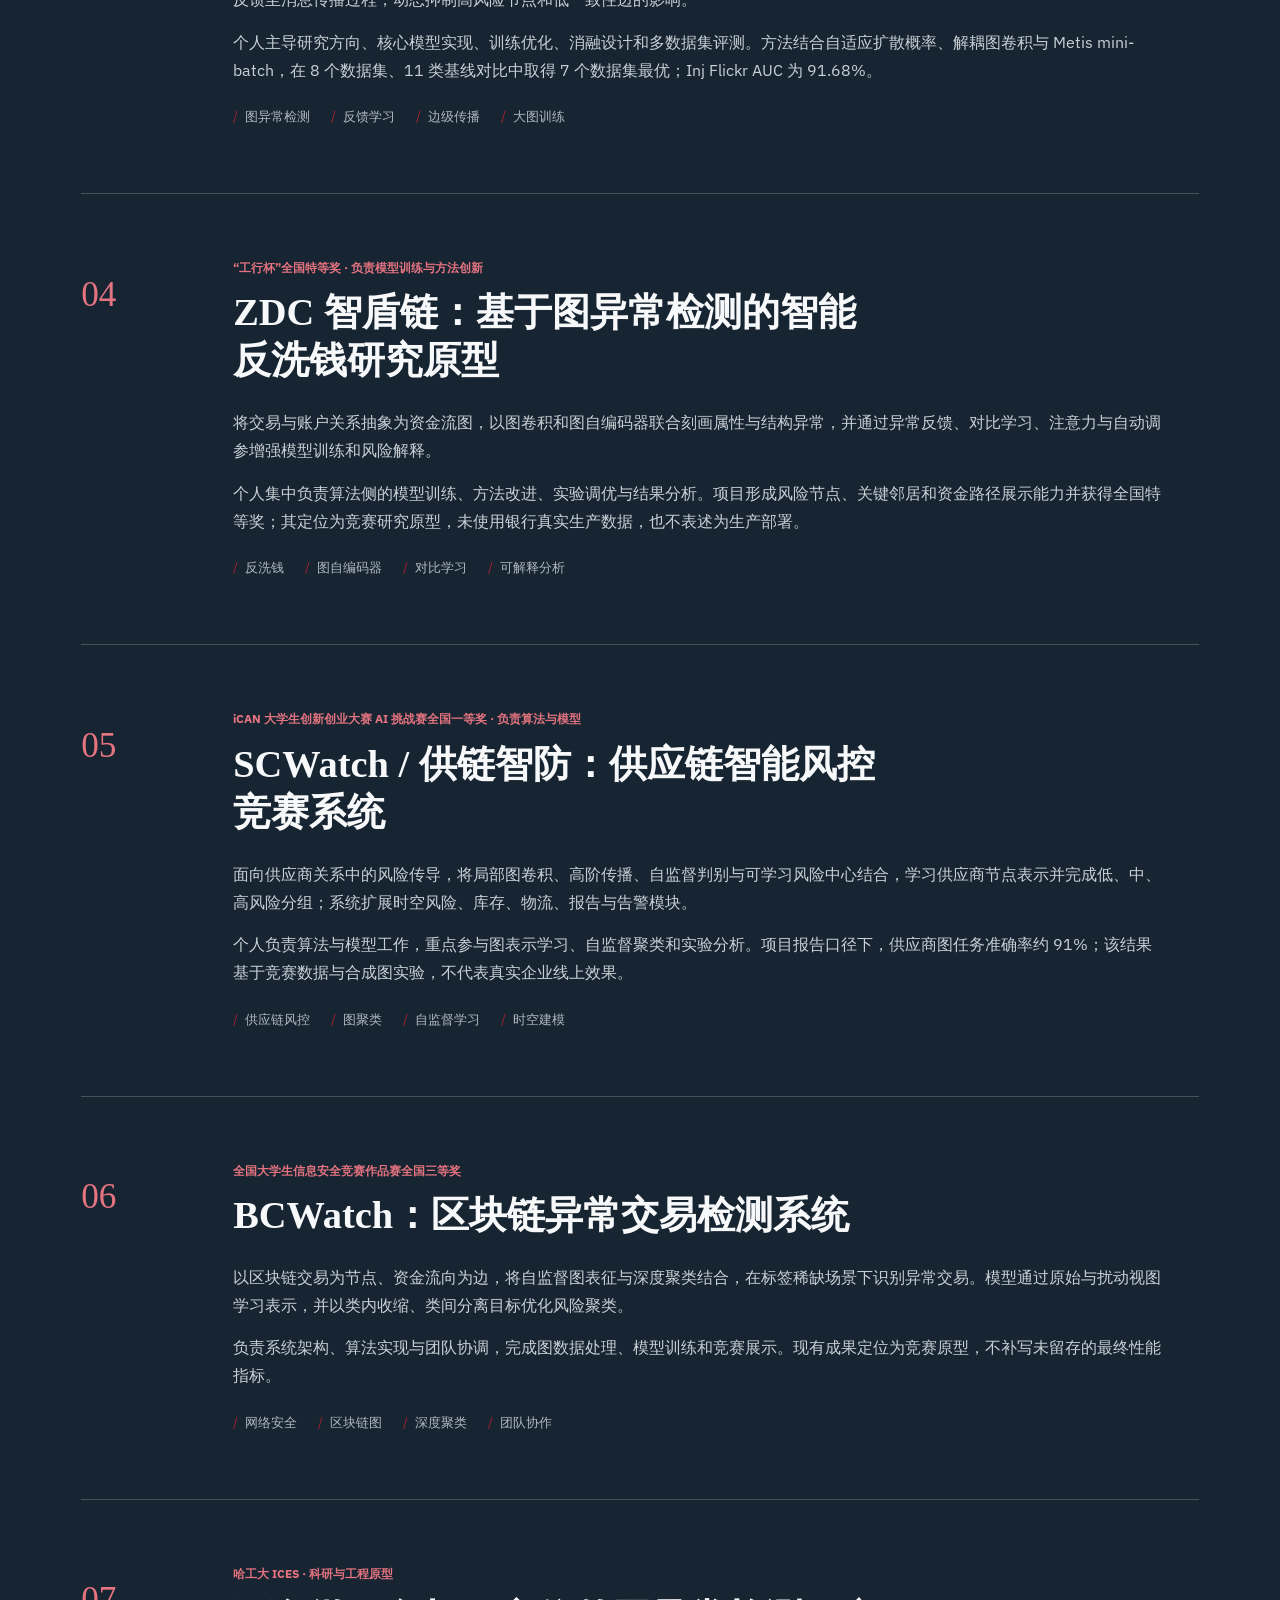
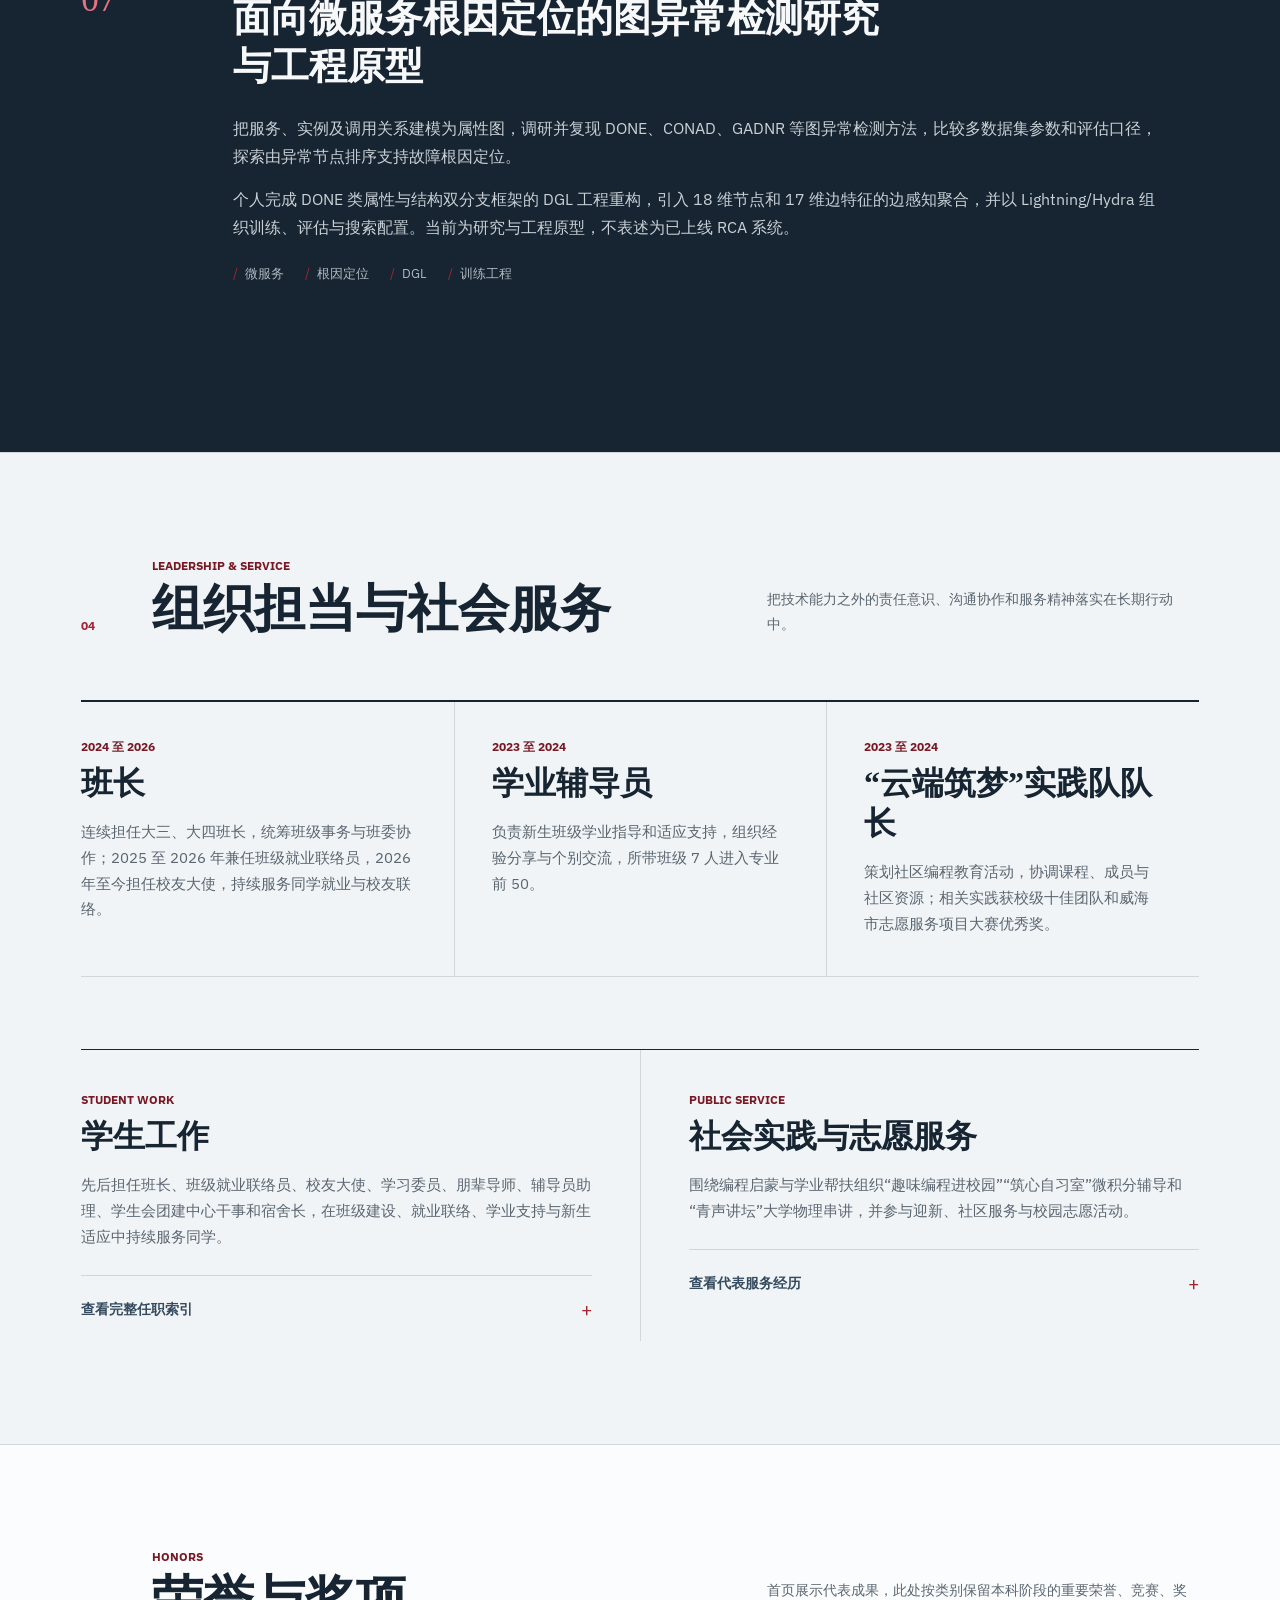
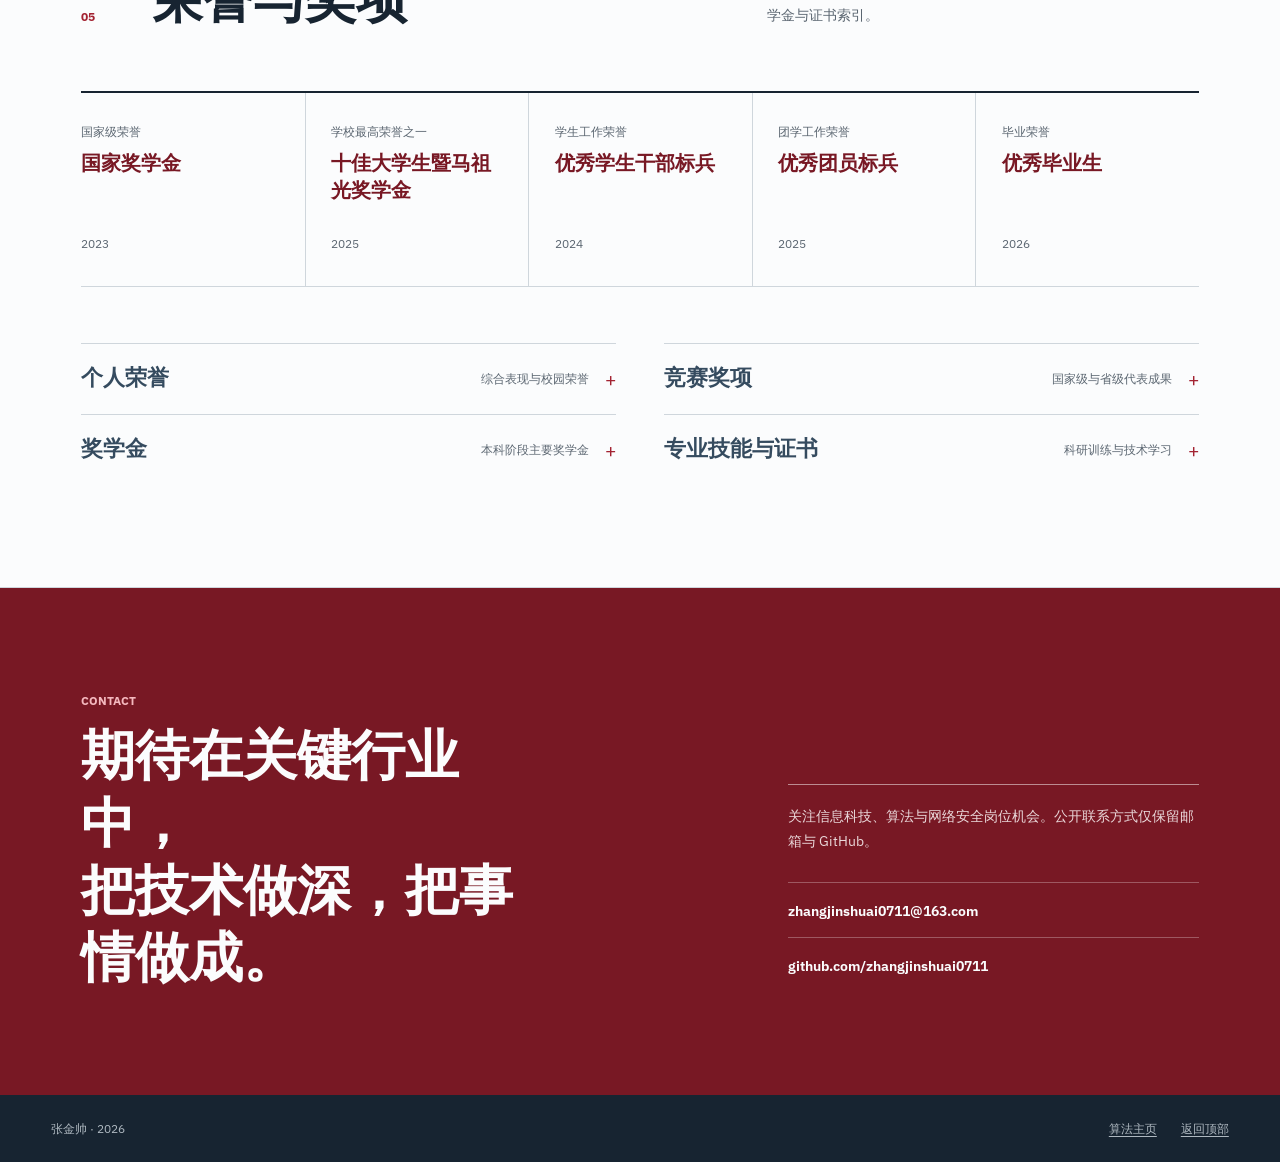
==== commit a6660f9d: "feat: redesign SOE homepage hero" ====
--- a/soe/index.html
+++ b/soe/index.html
@@ -39,29 +39,29 @@
 
     <main id="main">
       <section class="hero" id="overview">
-        <div class="hero-copy" data-reveal>
-          <p class="hero-kicker"><span>中共党员 · 2025.06.18 转正</span> 2026 届本科毕业生 · 硕士研究生在读</p>
-          <h1>张金帅</h1>
-          <div class="tsinghua-identity" aria-label="清华大学教育信息">
-            <img class="tsinghua-mark" src="/assets/images/tsinghua-seal.jpg" width="600" height="598" alt="" decoding="async">
-            <div class="tsinghua-details">
-              <p class="tsinghua-name">清华大学</p>
-              <p class="tsinghua-degree">电子信息（085400）</p>
-              <p class="tsinghua-institute">网络科学与网络空间研究院</p>
-            </div>
+        <div class="tsinghua-masthead" aria-label="清华大学教育信息" data-reveal>
+          <img class="tsinghua-mark" src="/assets/images/tsinghua-seal.jpg" width="600" height="598" alt="" decoding="async">
+          <div class="tsinghua-details">
+            <p class="tsinghua-name">清华大学</p>
+            <p class="tsinghua-degree">电子信息（085400）</p>
+            <p class="tsinghua-institute">网络科学与网络空间研究院 · 2026 至今</p>
           </div>
-          <p class="hero-role">信息科技 / 算法 / 网络安全</p>
-          <p class="hero-summary">具备推荐排序、图机器学习与大模型工具调用研究经历，也有完整的学生工作和社会实践经验。重视严谨、协作与工程落地，希望在关键行业的信息化建设中持续解决真实问题。</p>
-          <div class="hero-actions">
-            <a class="primary-action" href="mailto:zhangjinshuai0711@163.com">邮件联系</a>
-            <a href="https://github.com/zhangjinshuai0711" rel="me">GitHub</a>
+        </div>
+
+        <div class="hero-body">
+          <div class="hero-copy" data-reveal>
+            <p class="hero-kicker"><span>中共党员</span> 信息科技 / 算法 / 网络安全</p>
+            <h1>张金帅</h1>
+            <p class="hero-role">推荐算法 · 机器学习 · 网络安全</p>
+            <p class="hero-summary">具备推荐排序、图机器学习与大模型工具调用研究经历，也有完整的学生工作和社会实践经验。重视严谨、协作与工程落地，希望在关键行业的信息化建设中持续解决真实问题。</p>
+            <p class="hero-email"><span>邮箱</span> zhangjinshuai0711@163.com</p>
           </div>
-        </div>
-
-        <figure class="hero-portrait" data-reveal>
-          <img src="/assets/images/jinshuai-zhang.jpg" width="1000" height="1500" alt="张金帅的半身照" decoding="async" fetchpriority="high">
-          <figcaption>自强不息，厚德载物</figcaption>
-        </figure>
+
+          <figure class="hero-portrait" data-reveal>
+            <img src="/assets/images/jinshuai-zhang.jpg" width="1000" height="1500" alt="张金帅的半身照" decoding="async" fetchpriority="high">
+            <figcaption>自强不息，厚德载物</figcaption>
+          </figure>
+        </div>
 
         <dl class="credential-row" aria-label="核心资历" data-reveal>
           <div><dt>本科专业排名</dt><dd>2 / 75</dd></div>
--- a/assets/css/soe.css
+++ b/assets/css/soe.css
@@ -172,15 +172,31 @@
 }
 
 .hero {
-  display: grid;
-  grid-template-columns: minmax(0, 1.25fr) minmax(19rem, 0.62fr);
-  grid-template-rows: 1fr auto;
-  gap: 2.5rem clamp(2.5rem, 6vw, 6rem);
+  width: min(100%, var(--content));
+  min-height: min(50rem, calc(100svh - 7.5rem));
+  margin: 0 auto;
+  padding: clamp(2.5rem, 5vh, 4rem) var(--gutter) 2.2rem;
+}
+
+.tsinghua-masthead {
+  display: grid;
+  grid-template-columns: 4.5rem minmax(0, 1fr);
+  gap: 1.2rem;
   align-items: center;
-  width: min(100%, var(--content));
-  min-height: calc(100svh - 4.75rem);
-  margin: 0 auto;
-  padding: clamp(3.5rem, 7vh, 6rem) var(--gutter) 2.2rem;
+  width: 100%;
+  padding: 1.15rem 1.4rem;
+  border-top: 3px solid var(--thu);
+  border-bottom: 1px solid var(--line);
+  background: #f1eef3;
+}
+
+.hero-body {
+  display: grid;
+  grid-template-columns: minmax(0, 1.35fr) minmax(19rem, 0.65fr);
+  gap: clamp(2.5rem, 6vw, 6rem);
+  align-items: center;
+  min-height: 29rem;
+  margin-top: 2rem;
 }
 
 .hero-copy {
@@ -210,22 +226,10 @@
 .hero h1 {
   margin: 0;
   font-family: var(--serif);
-  font-size: clamp(3.8rem, 6.5vw, 5.8rem);
+  font-size: clamp(3.8rem, 6vw, 5.5rem);
   font-weight: 600;
   line-height: 1;
   letter-spacing: 0;
-}
-
-.tsinghua-identity {
-  display: grid;
-  grid-template-columns: 4.25rem minmax(0, 1fr);
-  gap: 1.15rem;
-  align-items: center;
-  max-width: 43rem;
-  margin-top: 1.7rem;
-  padding: 1rem 0;
-  border-top: 2px solid var(--thu);
-  border-bottom: 1px solid var(--line);
 }
 
 .tsinghua-mark {
@@ -243,7 +247,7 @@
   margin: 0;
   color: var(--thu);
   font-family: var(--serif);
-  font-size: clamp(2.4rem, 3.4vw, 3.3rem);
+  font-size: clamp(2.5rem, 3.5vw, 3.4rem);
   font-weight: 650;
   line-height: 1;
 }
@@ -276,28 +280,17 @@
   font-size: 1.02rem;
 }
 
-.hero-actions {
-  display: flex;
-  gap: 1.4rem;
-  align-items: center;
-  margin-top: 2rem;
+.hero-email {
+  margin: 1.5rem 0 0;
+  overflow-wrap: anywhere;
+  color: var(--muted);
   font-size: 0.9rem;
-  font-weight: 650;
-}
-
-.hero-actions a {
-  text-decoration: none;
-}
-
-.hero-actions .primary-action {
-  padding: 0.64rem 1.1rem;
-  color: var(--paper);
-  background: var(--red);
-}
-
-.hero-actions .primary-action:hover {
-  color: var(--paper);
-  background: var(--red-dark);
+}
+
+.hero-email span {
+  margin-right: 0.55rem;
+  color: var(--red-dark);
+  font-weight: 700;
 }
 
 .hero-portrait {
@@ -341,10 +334,9 @@
 }
 
 .credential-row {
-  grid-column: 1 / -1;
   display: grid;
   grid-template-columns: repeat(4, minmax(0, 1fr));
-  margin: 0;
+  margin: 2rem 0 0;
   border-top: 1px solid var(--ink);
   border-bottom: 1px solid var(--line);
 }
@@ -958,7 +950,7 @@
 }
 
 @media (max-width: 1024px) {
-  .hero {
+  .hero-body {
     grid-template-columns: minmax(0, 1.1fr) minmax(17rem, 0.7fr);
     gap: 2.5rem;
   }
@@ -1067,8 +1059,11 @@
     gap: 0.8rem 1rem;
   }
 
+  .hero-body {
+    grid-template-columns: minmax(0, 1fr) 14rem;
+  }
+
   .hero {
-    grid-template-columns: minmax(0, 1fr) 14rem;
     min-height: auto;
     padding-top: 3.5rem;
   }
@@ -1171,26 +1166,27 @@
     padding-top: 3rem;
   }
 
+  .hero-body,
   .hero-copy {
     display: contents;
   }
 
-  .hero-kicker {
+  .tsinghua-masthead {
     order: 1;
-    margin-bottom: 0.8rem;
-  }
-
-  .hero h1 {
-    order: 2;
-    font-size: 3.8rem;
-  }
-
-  .tsinghua-identity {
-    order: 3;
     grid-template-columns: 3.2rem minmax(0, 1fr);
     gap: 0.8rem;
-    margin-top: 1.4rem;
-    padding: 0.8rem 0;
+    padding: 0.9rem 1rem;
+  }
+
+  .hero-kicker {
+    order: 2;
+    margin-bottom: 0.8rem;
+    margin-top: 1.5rem;
+  }
+
+  .hero h1 {
+    order: 3;
+    font-size: 3.8rem;
   }
 
   .tsinghua-mark {
@@ -1215,15 +1211,16 @@
   }
 
   .hero-summary {
+    order: 6;
+  }
+
+  .hero-email {
     order: 7;
-  }
-
-  .hero-actions {
-    order: 8;
+    max-width: 100%;
   }
 
   .hero-portrait {
-    order: 6;
+    order: 5;
     width: 100%;
     min-height: 0;
     margin-top: 0.5rem;
@@ -1236,7 +1233,7 @@
   }
 
   .credential-row {
-    order: 5;
+    order: 8;
     margin-top: 0.5rem;
   }
 
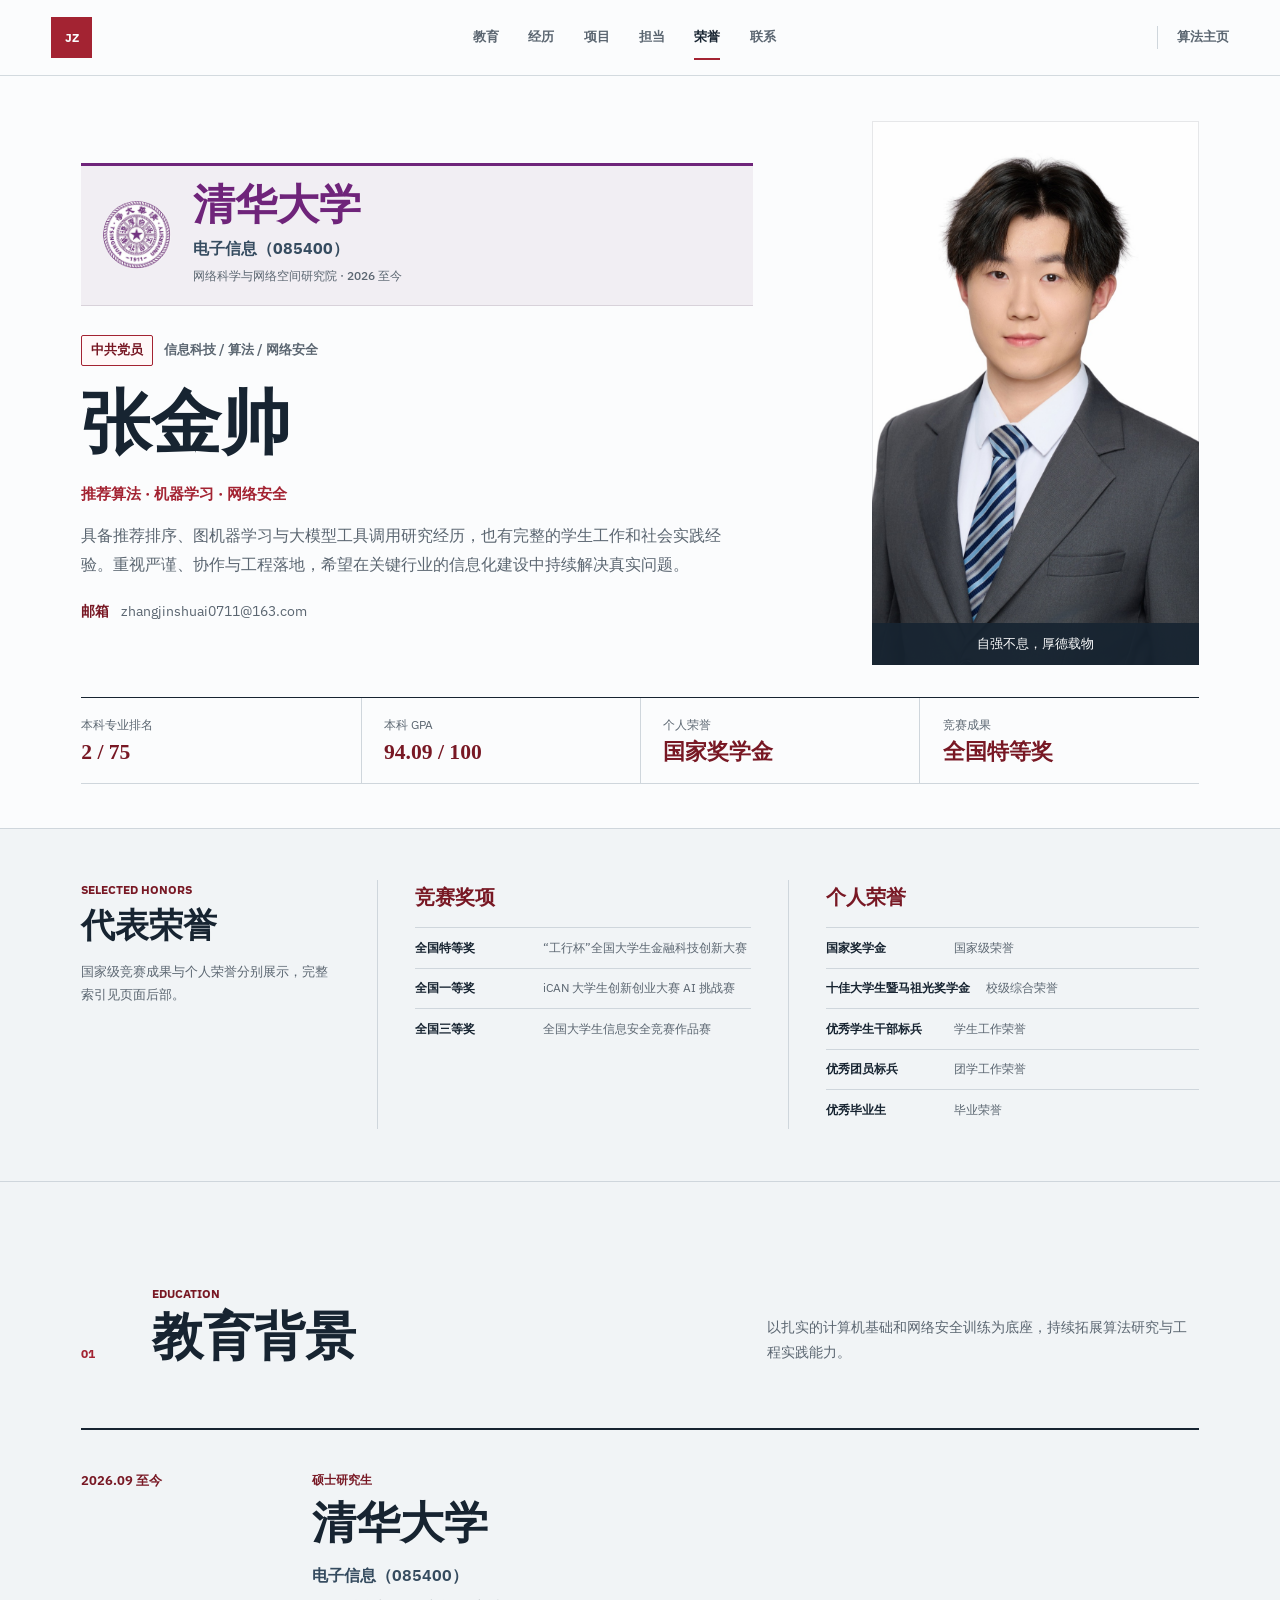
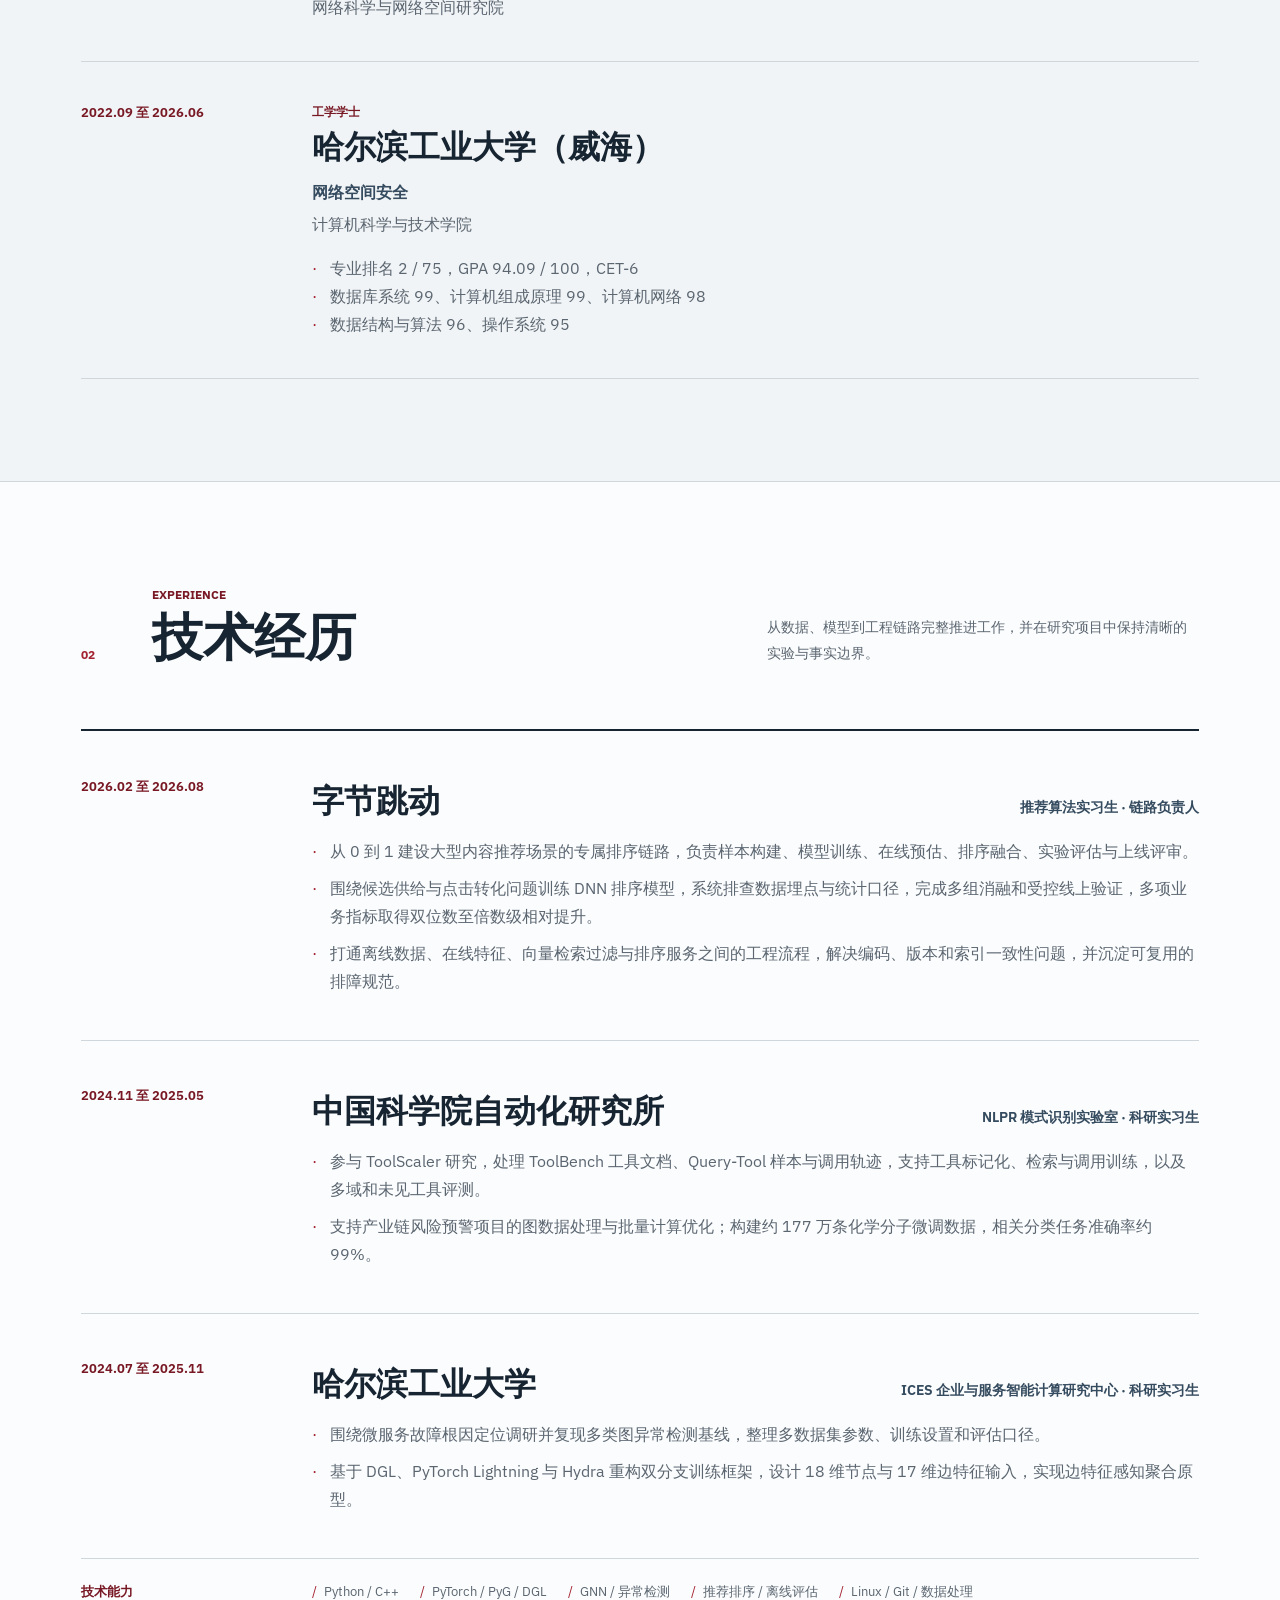
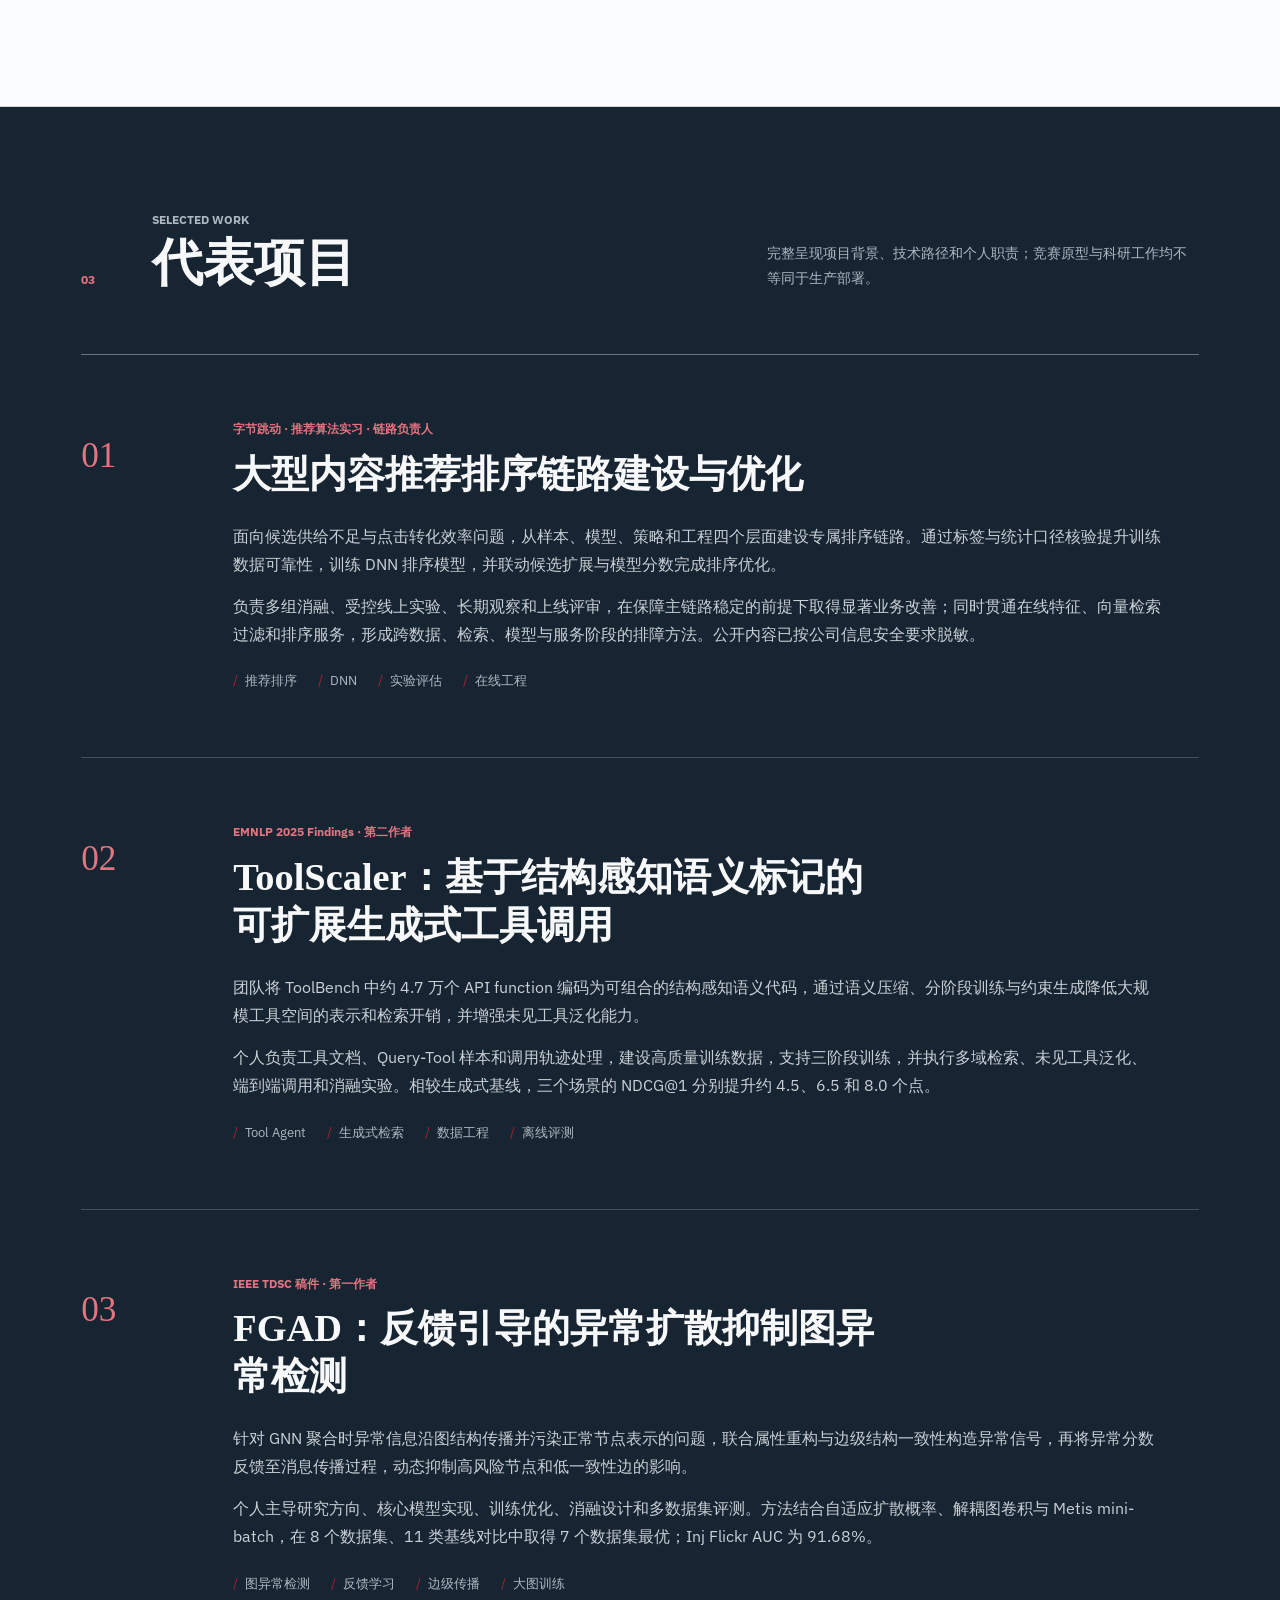
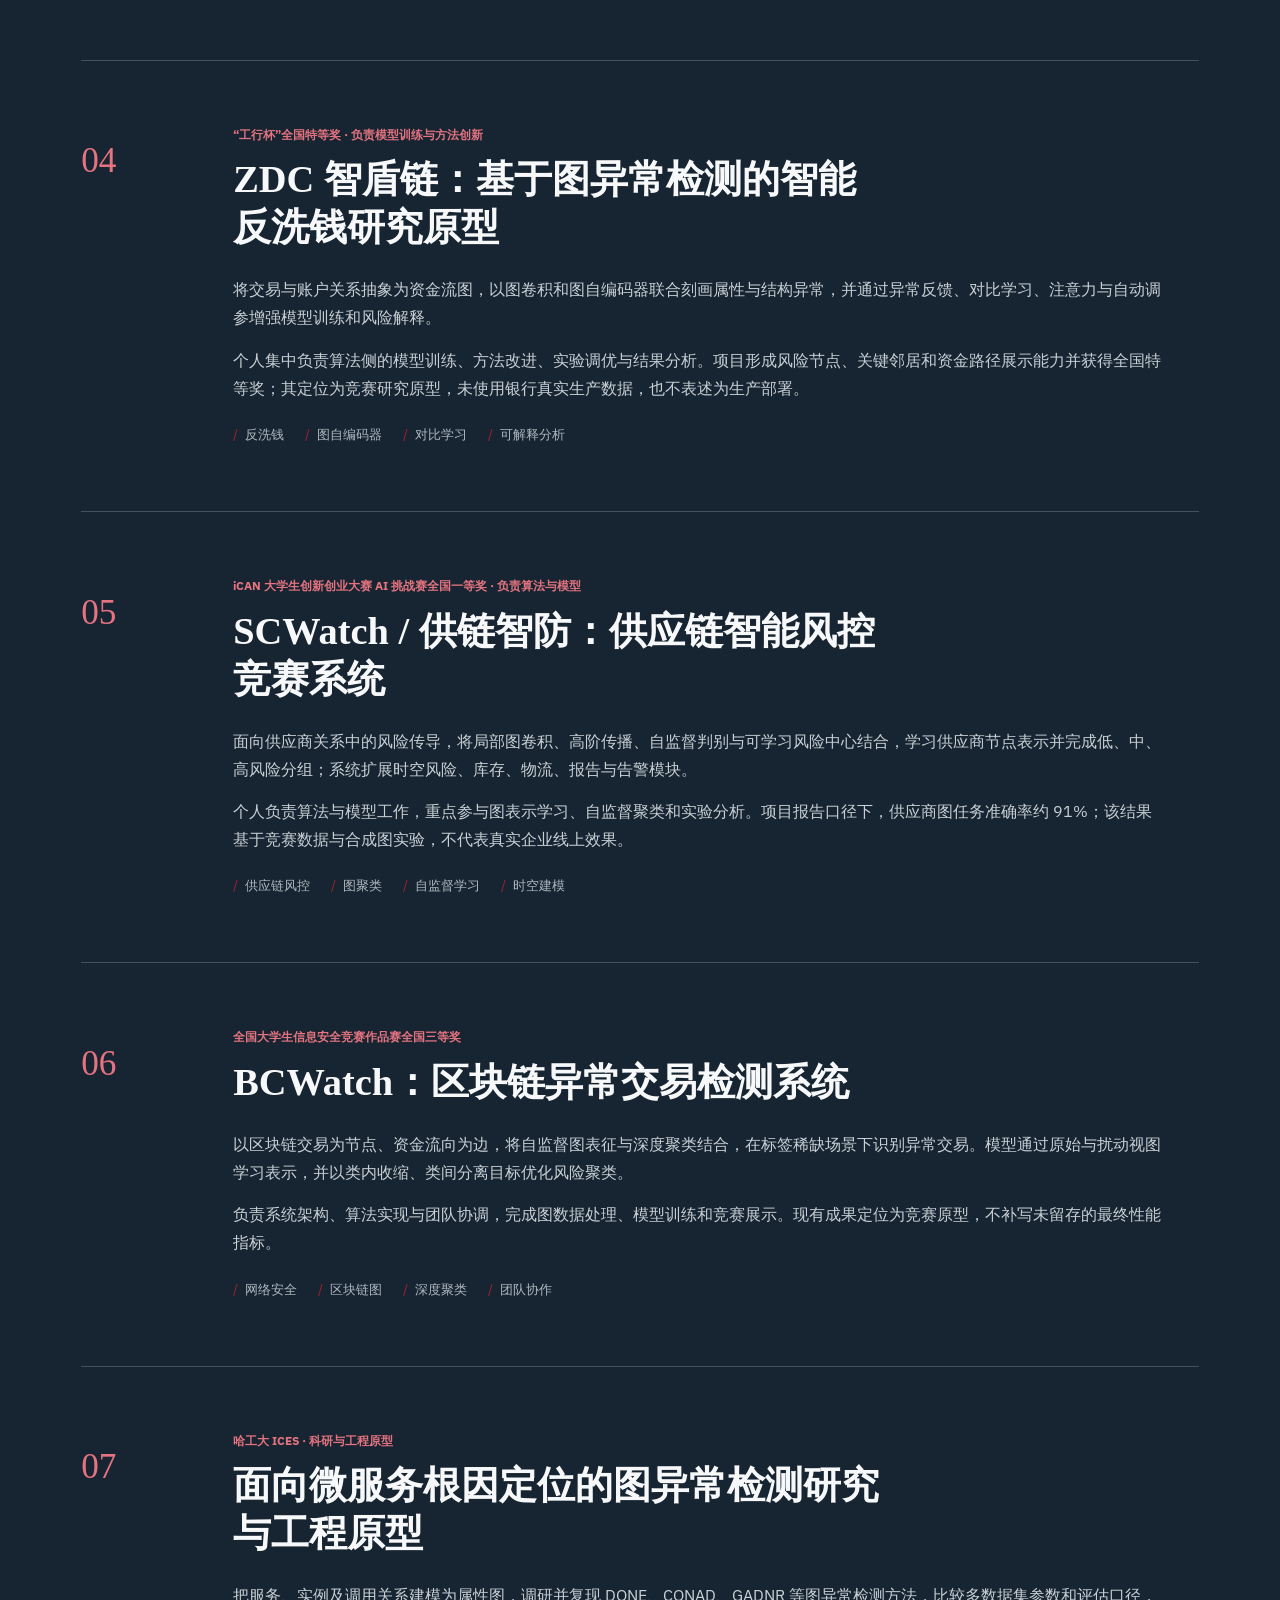
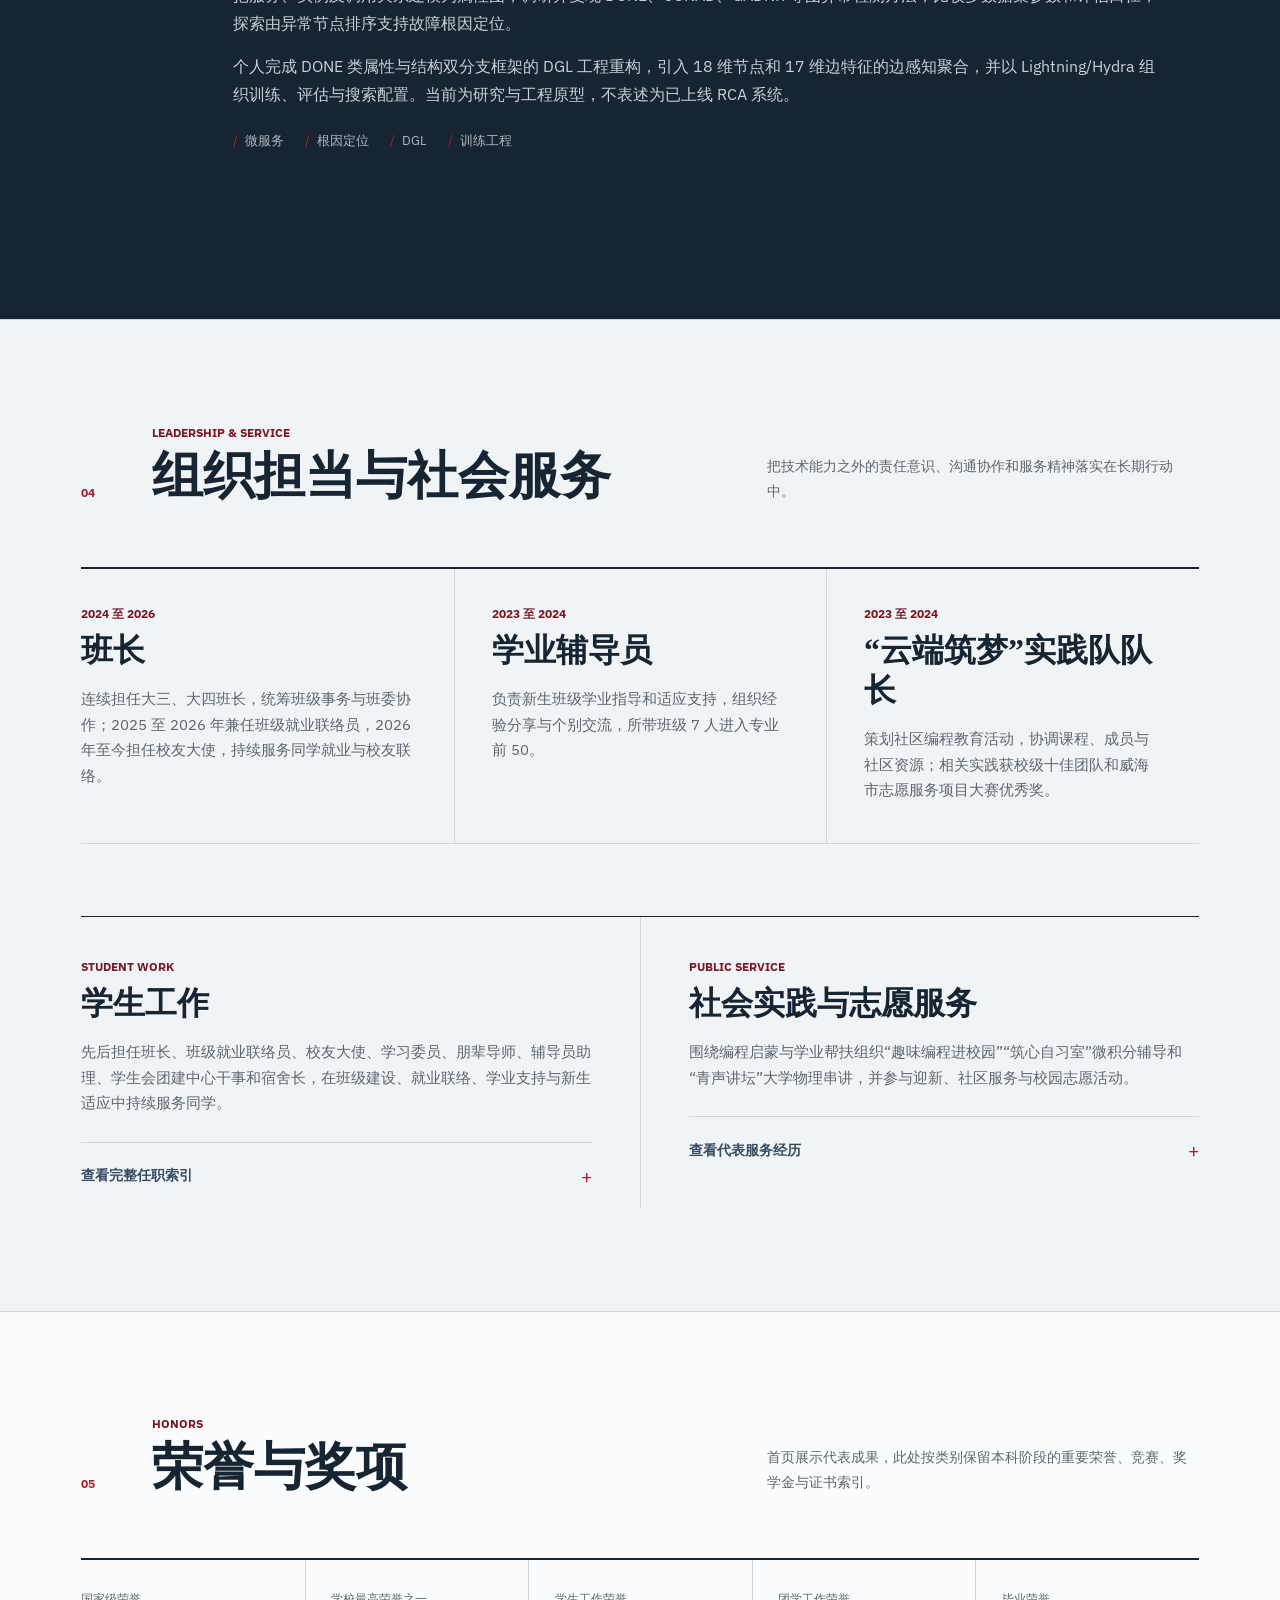
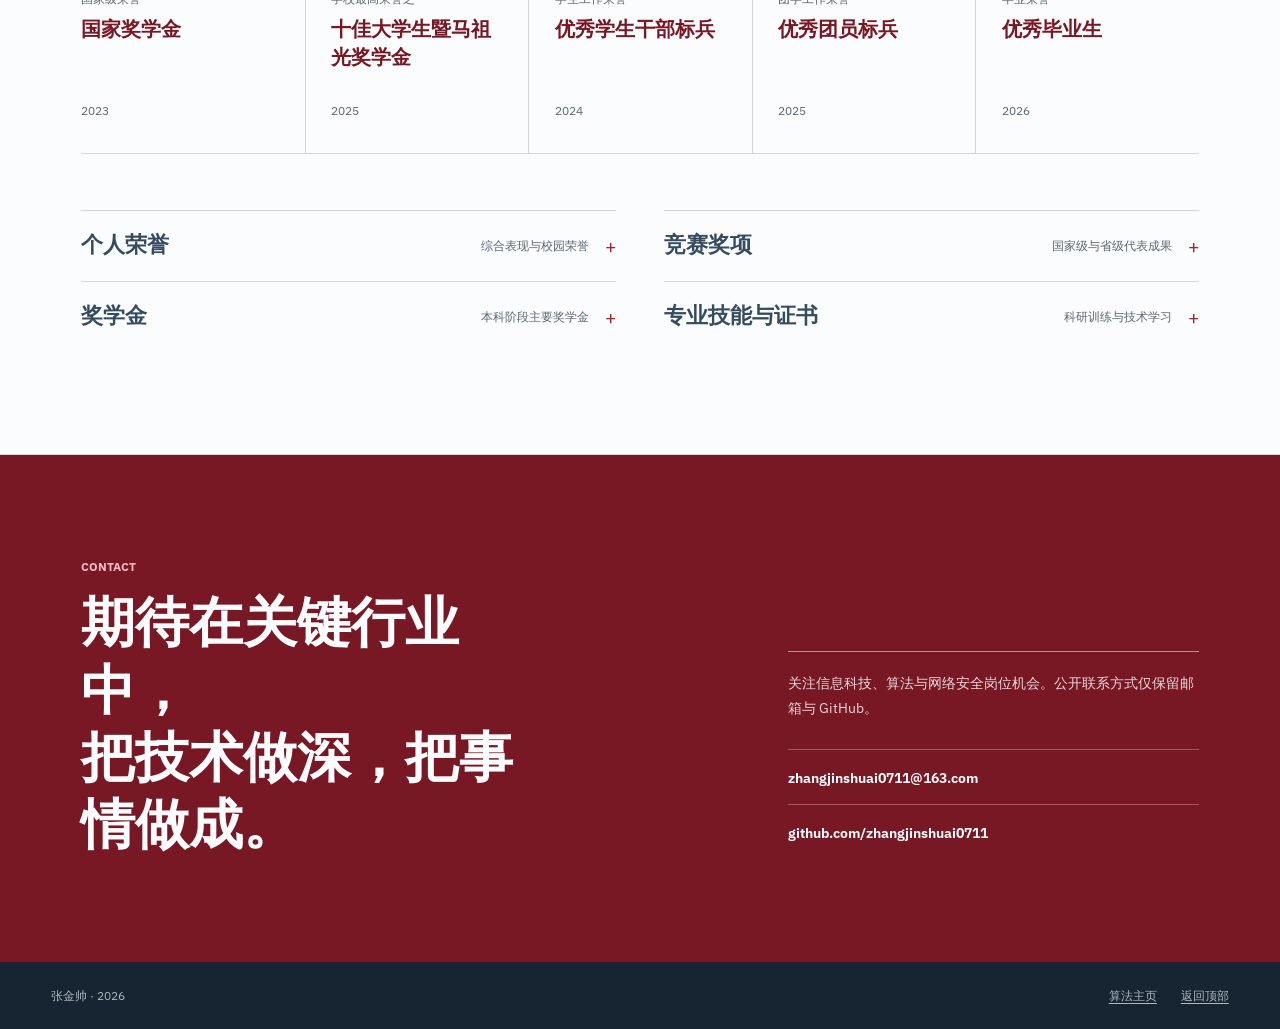
==== commit cfa72d49: "feat: switch SOE hero to editorial split" ====
--- a/soe/index.html
+++ b/soe/index.html
@@ -39,17 +39,16 @@
 
     <main id="main">
       <section class="hero" id="overview">
-        <div class="tsinghua-masthead" aria-label="清华大学教育信息" data-reveal>
-          <img class="tsinghua-mark" src="/assets/images/tsinghua-seal.jpg" width="600" height="598" alt="" decoding="async">
-          <div class="tsinghua-details">
-            <p class="tsinghua-name">清华大学</p>
-            <p class="tsinghua-degree">电子信息（085400）</p>
-            <p class="tsinghua-institute">网络科学与网络空间研究院 · 2026 至今</p>
-          </div>
-        </div>
-
         <div class="hero-body">
           <div class="hero-copy" data-reveal>
+            <div class="tsinghua-identity" aria-label="清华大学教育信息">
+              <img class="tsinghua-mark" src="/assets/images/tsinghua-seal.jpg" width="600" height="598" alt="" decoding="async">
+              <div class="tsinghua-details">
+                <p class="tsinghua-name">清华大学</p>
+                <p class="tsinghua-degree">电子信息（085400）</p>
+                <p class="tsinghua-institute">网络科学与网络空间研究院 · 2026 至今</p>
+              </div>
+            </div>
             <p class="hero-kicker"><span>中共党员</span> 信息科技 / 算法 / 网络安全</p>
             <h1>张金帅</h1>
             <p class="hero-role">推荐算法 · 机器学习 · 网络安全</p>
--- a/assets/css/soe.css
+++ b/assets/css/soe.css
@@ -173,35 +173,38 @@
 
 .hero {
   width: min(100%, var(--content));
-  min-height: min(50rem, calc(100svh - 7.5rem));
+  min-height: min(47rem, calc(100svh - 6rem));
   margin: 0 auto;
   padding: clamp(2.5rem, 5vh, 4rem) var(--gutter) 2.2rem;
 }
 
-.tsinghua-masthead {
+.hero-body {
+  display: grid;
+  grid-template-columns: minmax(0, 1.38fr) minmax(19rem, 0.62fr);
+  gap: clamp(2.5rem, 5vw, 5rem);
+  align-items: stretch;
+  min-height: 34rem;
+}
+
+.hero-copy {
+  display: flex;
+  min-width: 0;
+  max-width: 46rem;
+  flex-direction: column;
+  justify-content: center;
+}
+
+.tsinghua-identity {
   display: grid;
   grid-template-columns: 4.5rem minmax(0, 1fr);
-  gap: 1.2rem;
+  gap: 1.15rem;
   align-items: center;
-  width: 100%;
-  padding: 1.15rem 1.4rem;
+  width: min(100%, 42rem);
+  margin-bottom: 1.8rem;
+  padding: 1.15rem 1.35rem;
   border-top: 3px solid var(--thu);
-  border-bottom: 1px solid var(--line);
+  border-bottom: 1px solid #d8d2da;
   background: #f1eef3;
-}
-
-.hero-body {
-  display: grid;
-  grid-template-columns: minmax(0, 1.35fr) minmax(19rem, 0.65fr);
-  gap: clamp(2.5rem, 6vw, 6rem);
-  align-items: center;
-  min-height: 29rem;
-  margin-top: 2rem;
-}
-
-.hero-copy {
-  align-self: center;
-  max-width: 46rem;
 }
 
 .hero-kicker {
@@ -209,7 +212,7 @@
   flex-wrap: wrap;
   gap: 0.7rem;
   align-items: center;
-  margin: 0 0 2rem;
+  margin: 0 0 1.4rem;
   color: var(--muted);
   font-size: 0.82rem;
   font-weight: 600;
@@ -226,7 +229,7 @@
 .hero h1 {
   margin: 0;
   font-family: var(--serif);
-  font-size: clamp(3.8rem, 6vw, 5.5rem);
+  font-size: clamp(3.7rem, 5.5vw, 5.1rem);
   font-weight: 600;
   line-height: 1;
   letter-spacing: 0;
@@ -247,7 +250,7 @@
   margin: 0;
   color: var(--thu);
   font-family: var(--serif);
-  font-size: clamp(2.5rem, 3.5vw, 3.4rem);
+  font-size: clamp(2.35rem, 3.3vw, 3.2rem);
   font-weight: 650;
   line-height: 1;
 }
@@ -267,7 +270,7 @@
 }
 
 .hero-role {
-  margin: 1.7rem 0 0;
+  margin: 1.35rem 0 0;
   color: var(--red);
   font-size: 0.95rem;
   font-weight: 700;
@@ -275,13 +278,13 @@
 
 .hero-summary {
   max-width: 41rem;
-  margin: 1rem 0 0;
+  margin: 0.9rem 0 0;
   color: var(--muted);
   font-size: 1.02rem;
 }
 
 .hero-email {
-  margin: 1.5rem 0 0;
+  margin: 1.25rem 0 0;
   overflow-wrap: anywhere;
   color: var(--muted);
   font-size: 0.9rem;
@@ -296,7 +299,7 @@
 .hero-portrait {
   position: relative;
   align-self: stretch;
-  min-height: 31rem;
+  min-height: 34rem;
   margin: 0;
   overflow: hidden;
   background: var(--surface-strong);
@@ -314,7 +317,7 @@
 .hero-portrait img {
   width: 100%;
   height: 100%;
-  min-height: 31rem;
+  min-height: 34rem;
   object-fit: cover;
   object-position: center 18%;
 }
@@ -955,6 +958,21 @@
     gap: 2.5rem;
   }
 
+  .tsinghua-identity {
+    grid-template-columns: 3.8rem minmax(0, 1fr);
+    padding-right: 1rem;
+    padding-left: 1rem;
+  }
+
+  .tsinghua-mark {
+    width: 3.7rem;
+    height: 3.7rem;
+  }
+
+  .tsinghua-name {
+    font-size: 2.35rem;
+  }
+
   .section-heading {
     grid-template-columns: 2.5rem minmax(0, 1fr);
   }
@@ -1060,7 +1078,8 @@
   }
 
   .hero-body {
-    grid-template-columns: minmax(0, 1fr) 14rem;
+    grid-template-columns: minmax(0, 1fr) 15rem;
+    gap: 2rem;
   }
 
   .hero {
@@ -1163,7 +1182,7 @@
     min-height: auto;
     flex-direction: column;
     align-items: stretch;
-    padding-top: 3rem;
+    padding-top: 2.2rem;
   }
 
   .hero-body,
@@ -1171,10 +1190,12 @@
     display: contents;
   }
 
-  .tsinghua-masthead {
+  .tsinghua-identity {
     order: 1;
     grid-template-columns: 3.2rem minmax(0, 1fr);
     gap: 0.8rem;
+    width: 100%;
+    margin-bottom: 0;
     padding: 0.9rem 1rem;
   }
 
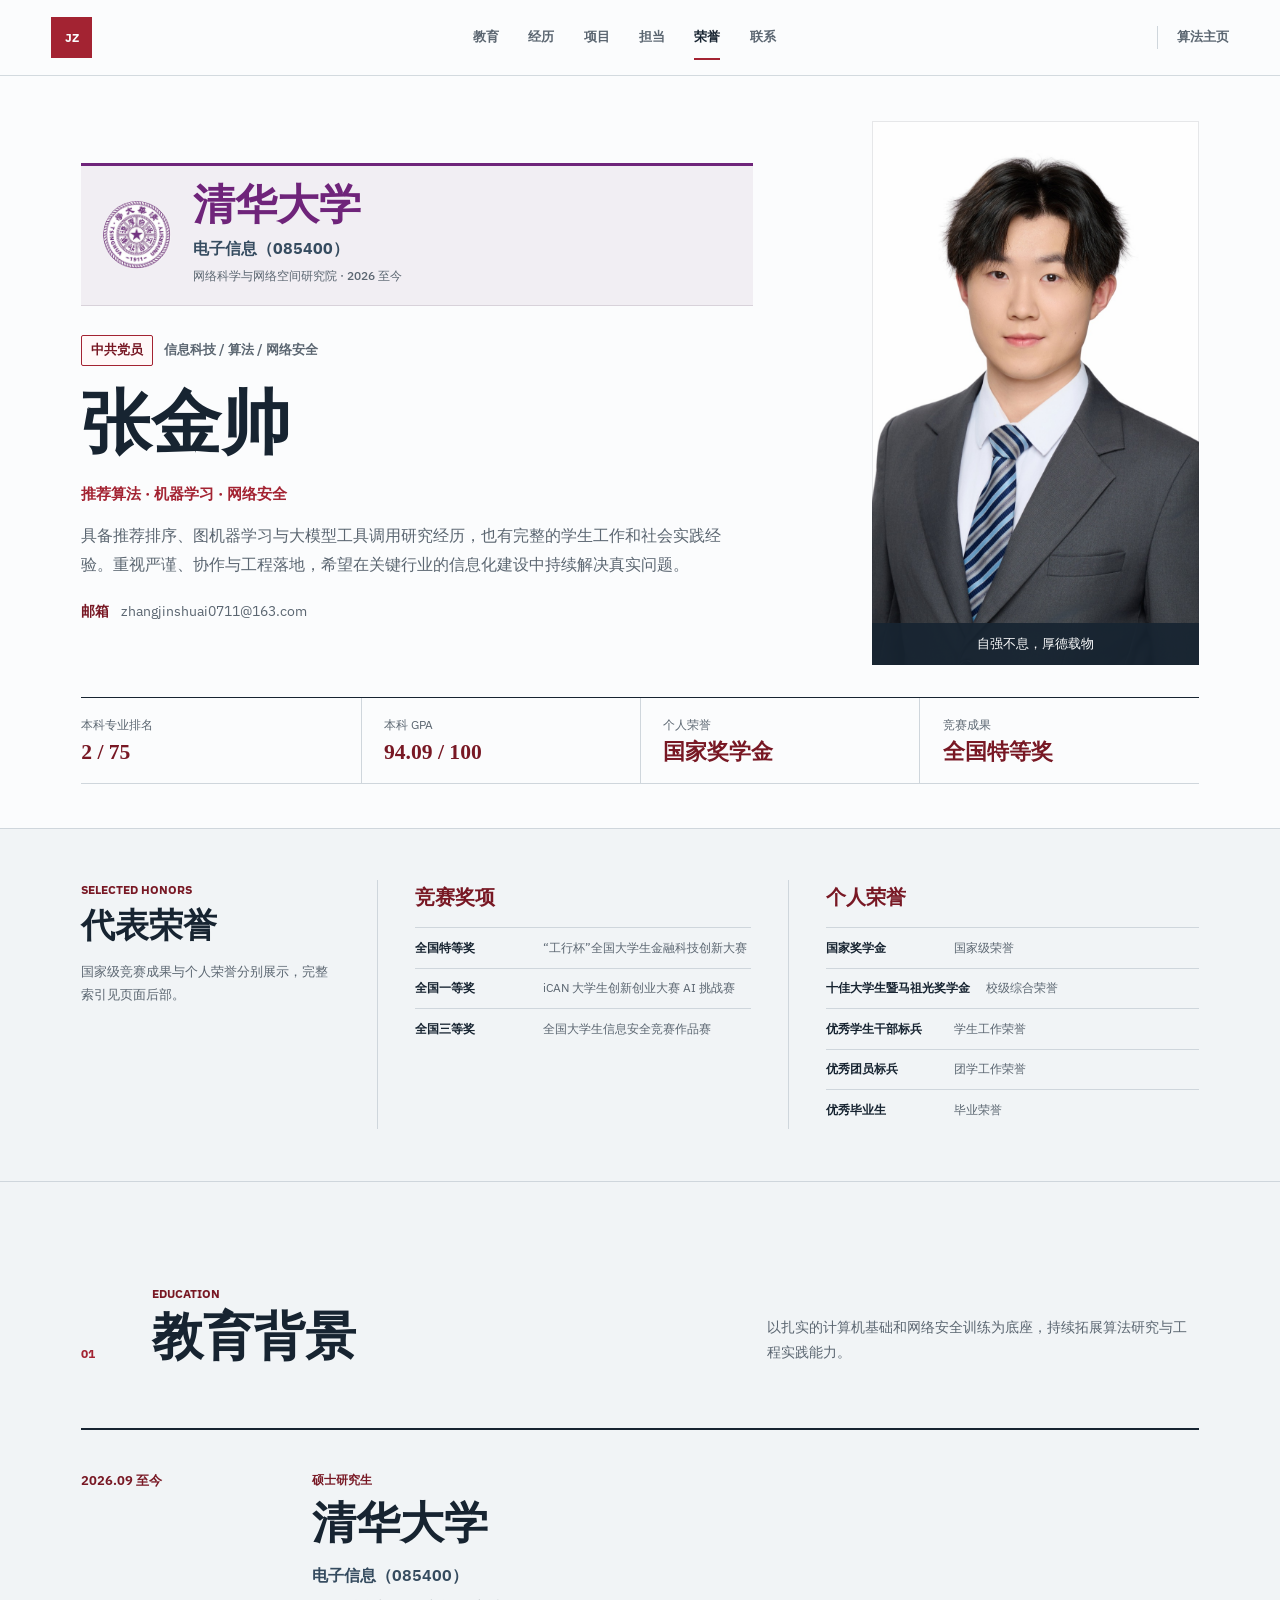
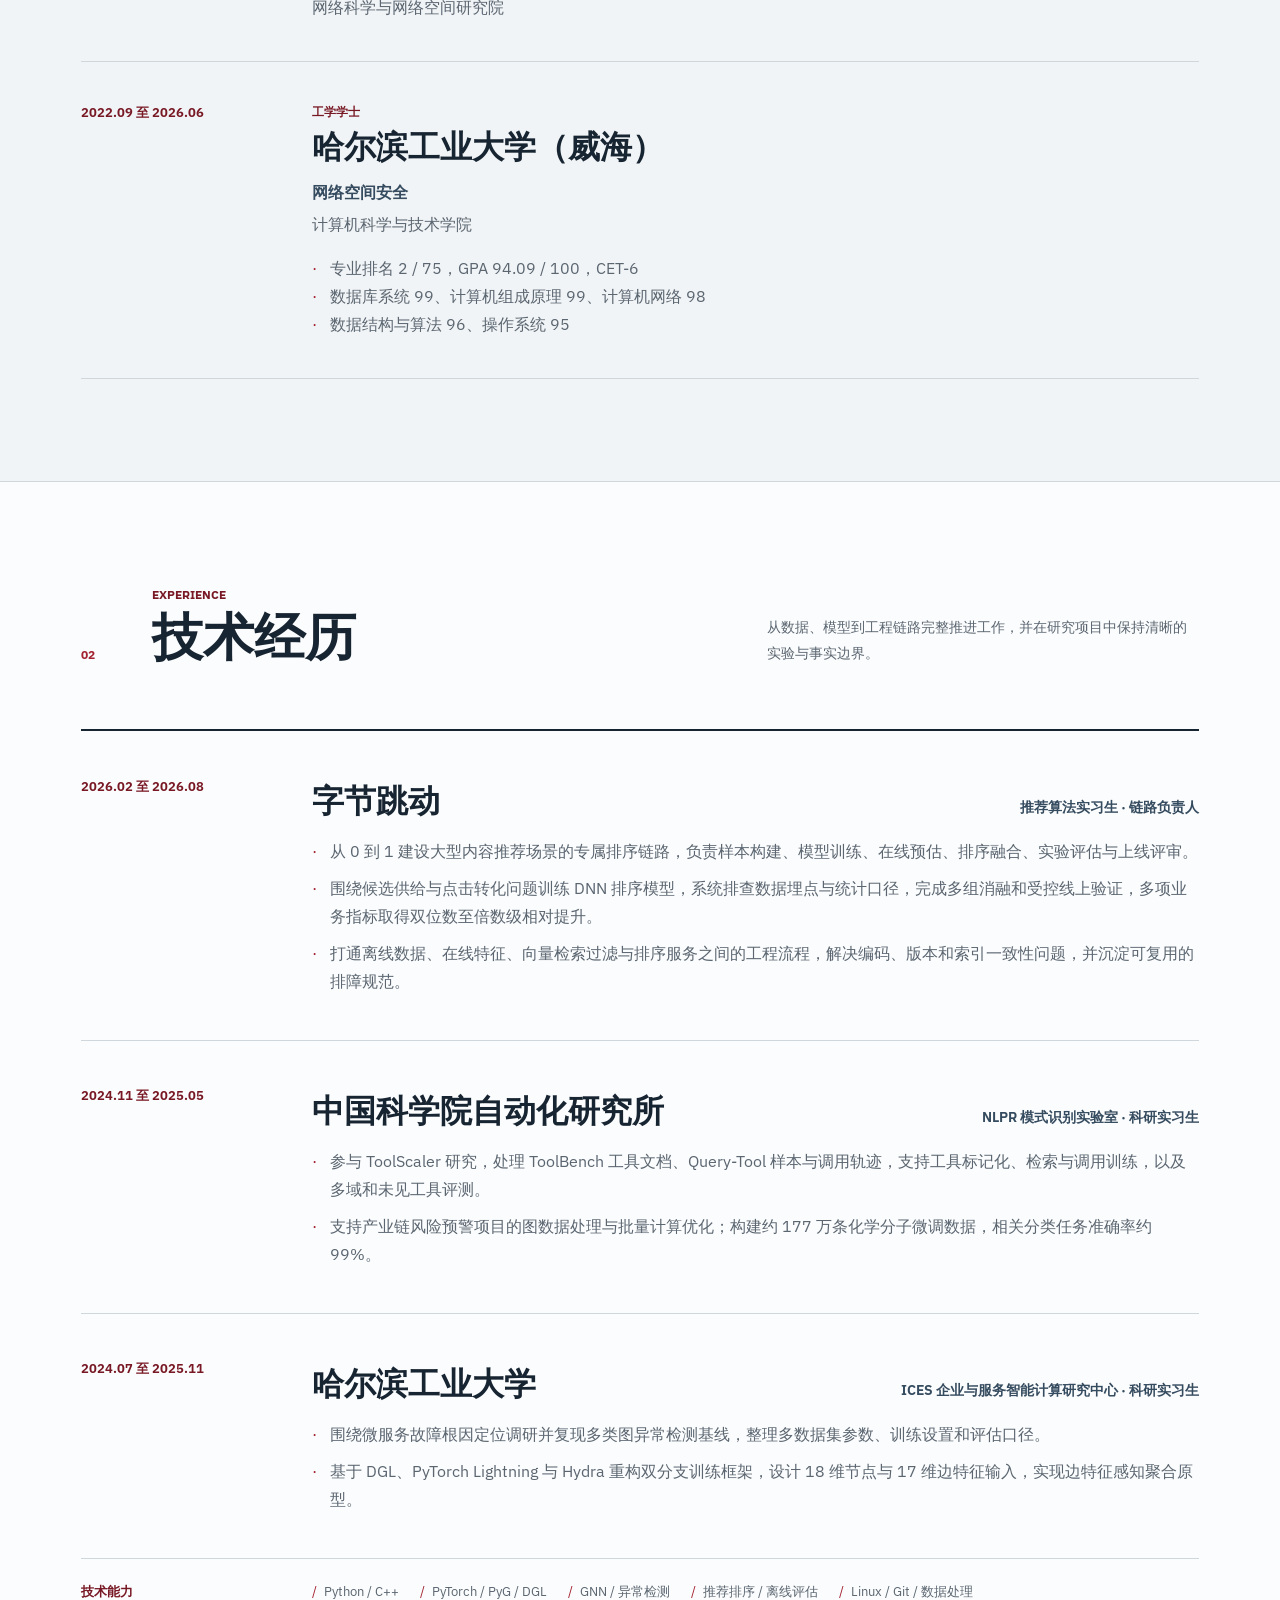
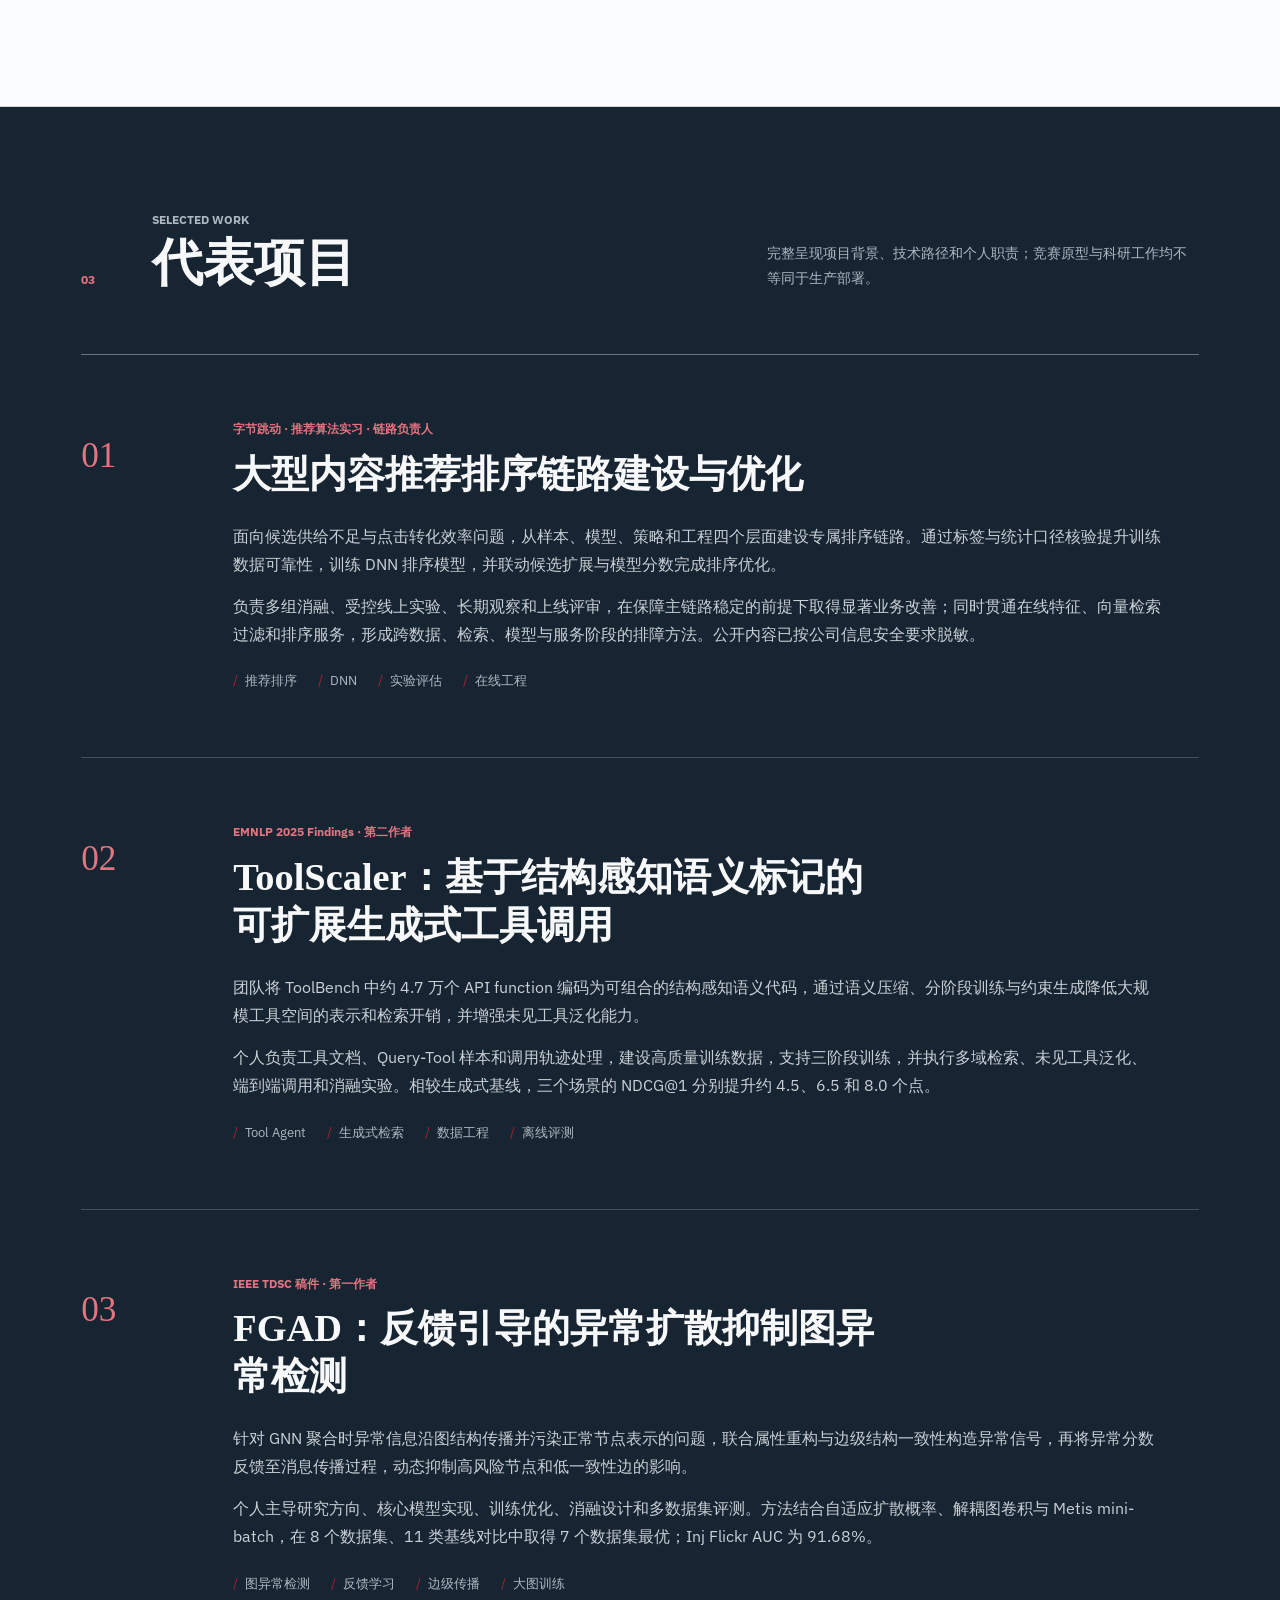
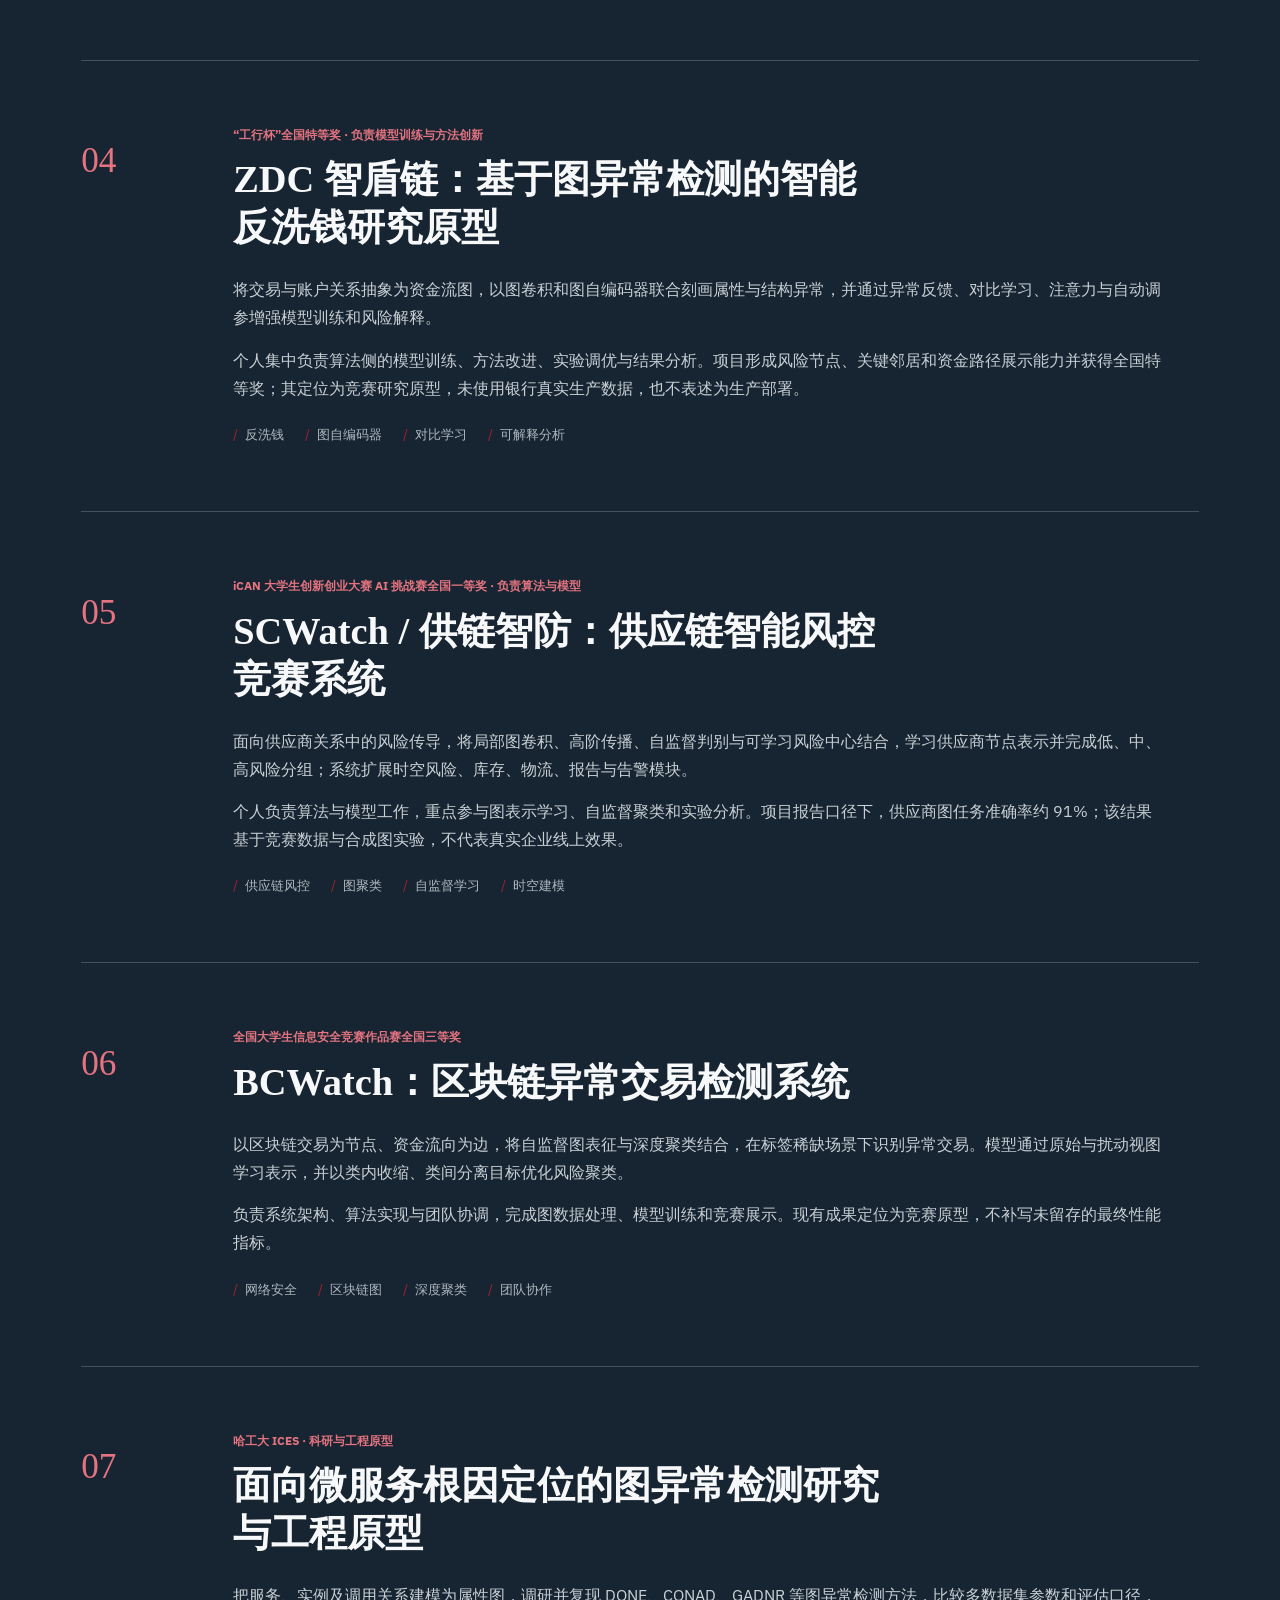
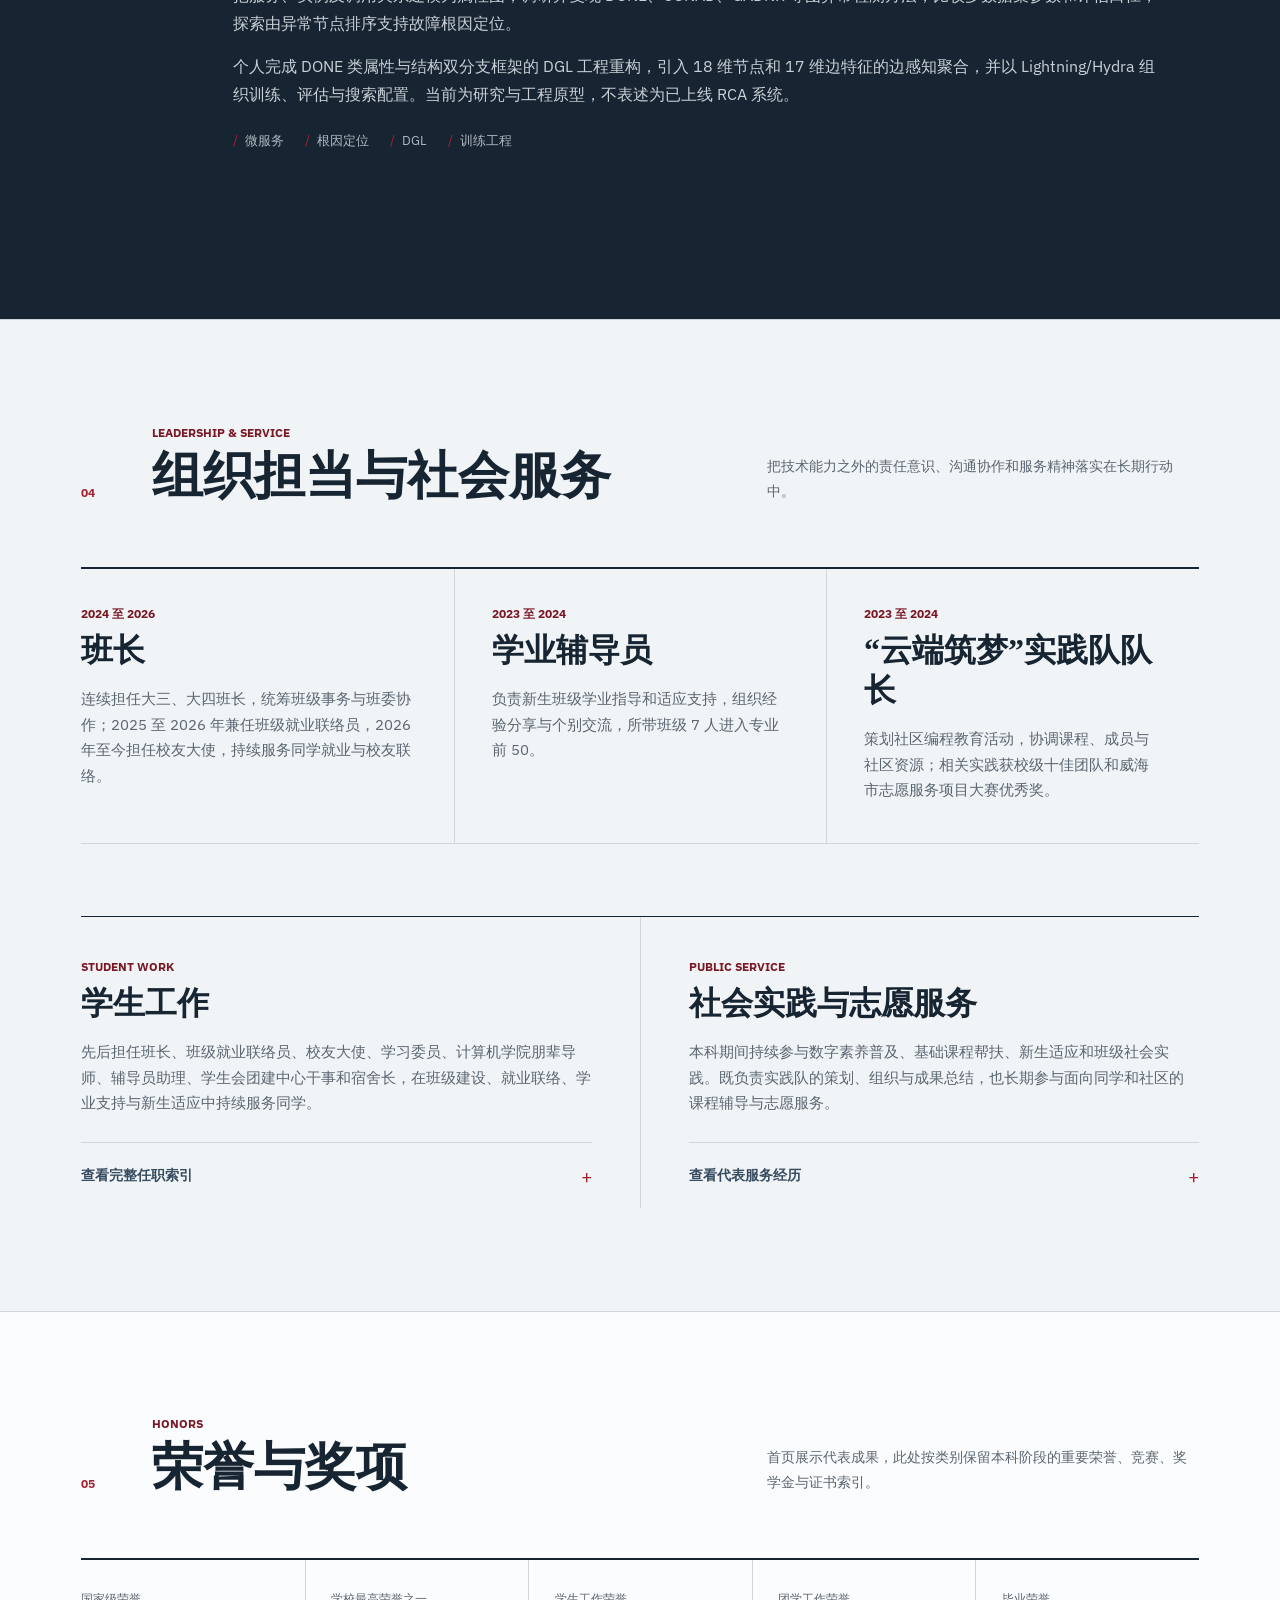
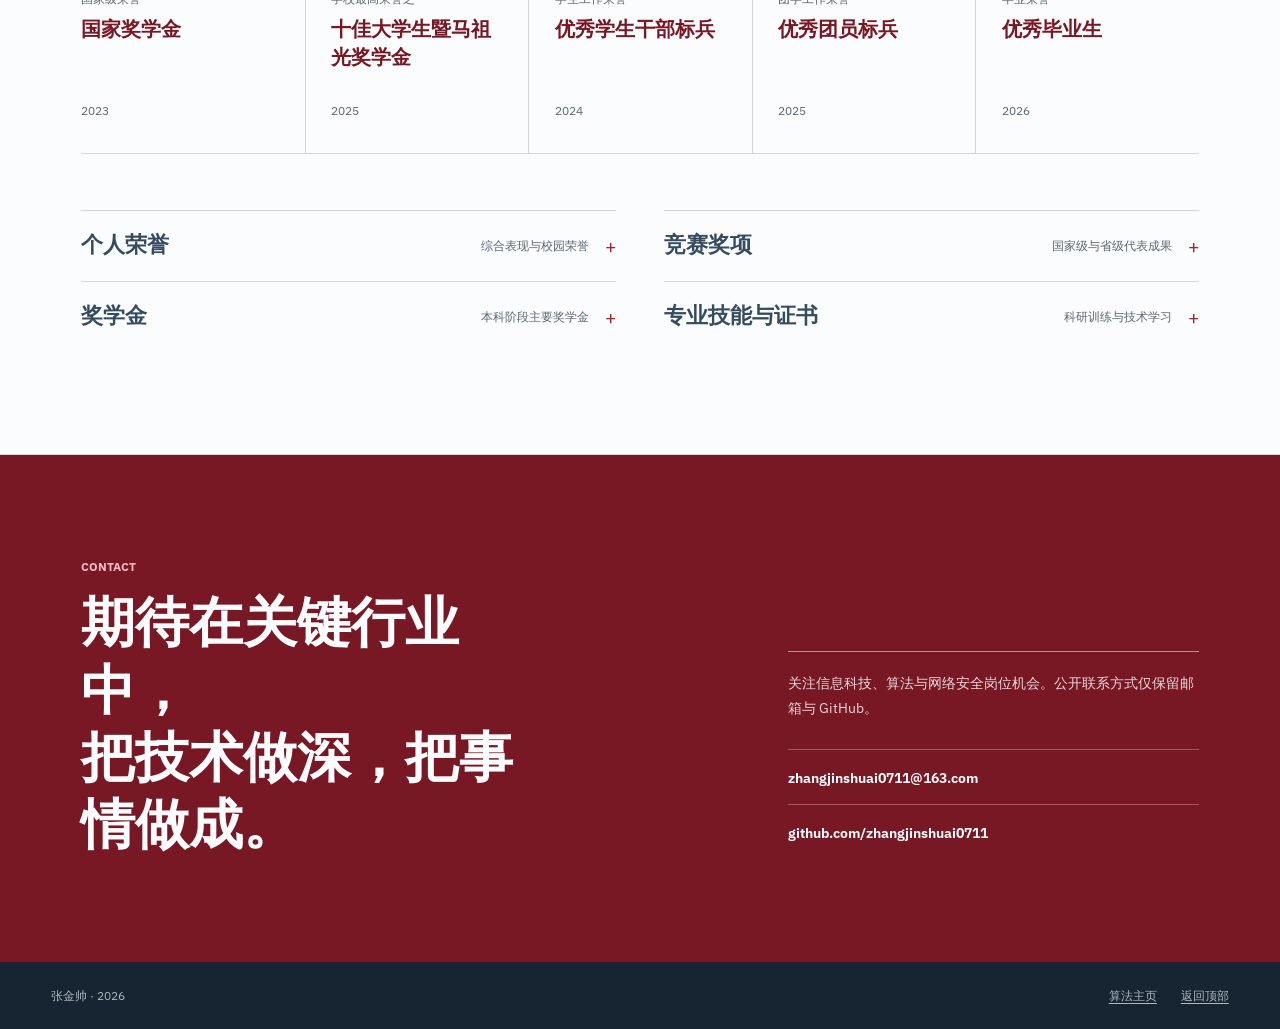
==== commit 434fd63f: "content: expand undergraduate service record" ====
--- a/soe/index.html
+++ b/soe/index.html
@@ -283,7 +283,7 @@
           <article data-reveal>
             <p class="section-label">Student Work</p>
             <h3>学生工作</h3>
-            <p>先后担任班长、班级就业联络员、校友大使、学习委员、朋辈导师、辅导员助理、学生会团建中心干事和宿舍长，在班级建设、就业联络、学业支持与新生适应中持续服务同学。</p>
+            <p>先后担任班长、班级就业联络员、校友大使、学习委员、计算机学院朋辈导师、辅导员助理、学生会团建中心干事和宿舍长，在班级建设、就业联络、学业支持与新生适应中持续服务同学。</p>
             <details>
               <summary>查看完整任职索引</summary>
               <ul class="index-list">
@@ -294,24 +294,24 @@
                 <li><span>学习委员</span><time>2023 至 2024</time></li>
                 <li><span>学业辅导员</span><time>2023 至 2024</time></li>
                 <li><span>计算机学院朋辈导师</span><time>2022 至 2023</time></li>
-                <li><span>一站式朋辈导师</span><time>本科阶段</time></li>
                 <li><span>辅导员助理</span><time>2022 至 2023</time></li>
                 <li><span>学生会团建中心干事</span><time>2022 至 2023</time></li>
-                <li><span>宿舍长</span><time>2022 至 2025</time></li>
+                <li><span>宿舍长</span><time>2022 至 2026</time></li>
               </ul>
             </details>
           </article>
           <article data-reveal>
             <p class="section-label">Public Service</p>
             <h3>社会实践与志愿服务</h3>
-            <p>围绕编程启蒙与学业帮扶组织“趣味编程进校园”“筑心自习室”微积分辅导和“青声讲坛”大学物理串讲，并参与迎新、社区服务与校园志愿活动。</p>
+            <p>本科期间持续参与数字素养普及、基础课程帮扶、新生适应和班级社会实践。既负责实践队的策划、组织与成果总结，也长期参与面向同学和社区的课程辅导与志愿服务。</p>
             <details>
               <summary>查看代表服务经历</summary>
               <ul class="plain-list">
-                <li>带队走进社区和校园开展趣味编程课程，推动数字素养普及。</li>
-                <li>面向低年级学生开展微积分、大学物理等课程辅导和经验分享。</li>
-                <li>参与新生报到、入学适应、日常答疑和重点同学帮扶。</li>
-                <li>团队获校级社会实践十佳团队，个人获社会实践十佳个人。</li>
+                <li>担任“云端筑梦”实践队队长，统筹选题策划、成员协作、社区与校园资源对接及成果整理；团队获社会实践“十佳团队”、2024 暑期社会实践校级二等奖，并获威海市青年志愿服务项目大赛优秀奖。</li>
+                <li>参与“趣味编程进校园”，围绕基础编程与数字素养开展课程准备和现场教学支持，帮助青少年接触计算思维与信息技术。</li>
+                <li>参与“筑心自习室”微积分辅导和“青声讲坛”大学物理串讲，整理课程重点、讲解典型问题，并结合学习经验为低年级学生答疑。</li>
+                <li>参与迎新志愿服务，协助新生报到与入学适应；在辅导员助理、朋辈导师和学业辅导员任职中持续提供日常答疑与学业支持。</li>
+                <li>担任班长期间组织班级开展寒假社会实践，相关成果获 2025 寒假社会实践校级三等奖；本科阶段多次获社会实践优秀个人，2024 年获社会实践“十佳个人”。</li>
               </ul>
             </details>
           </article>
